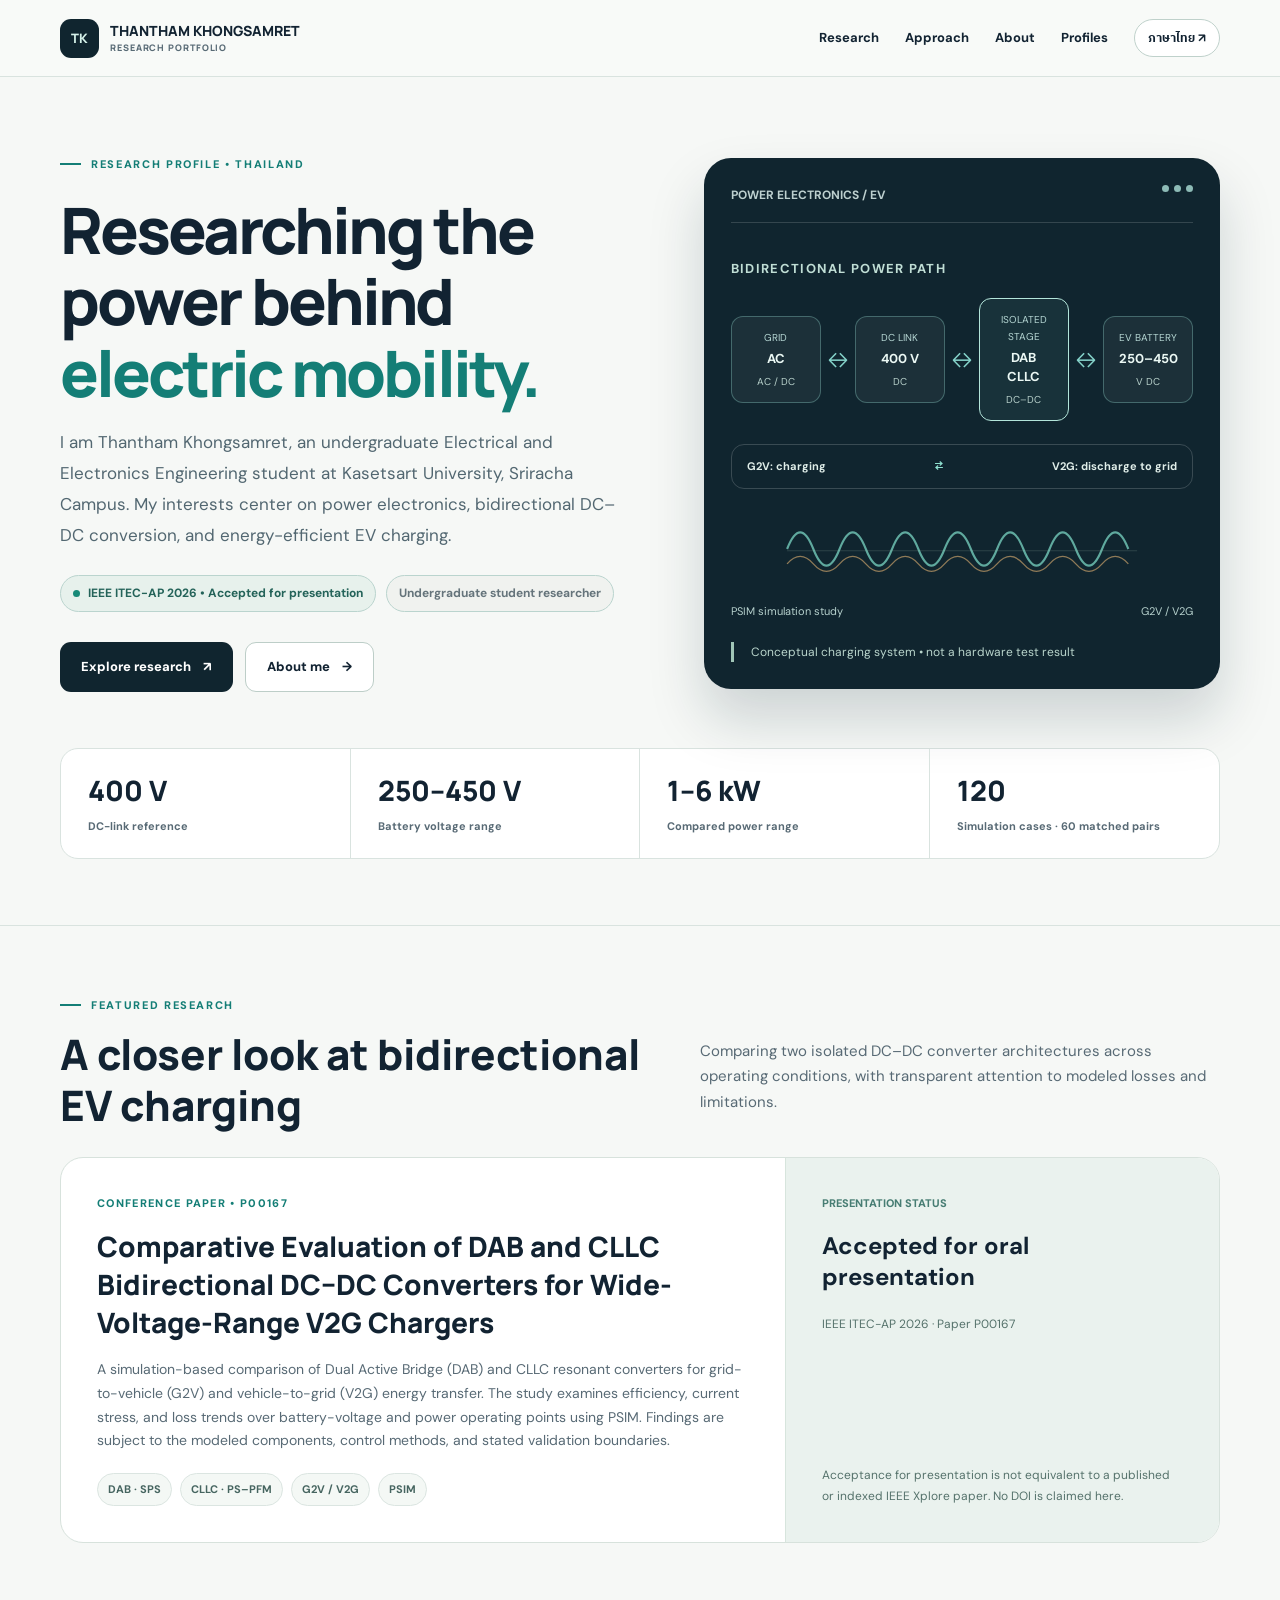
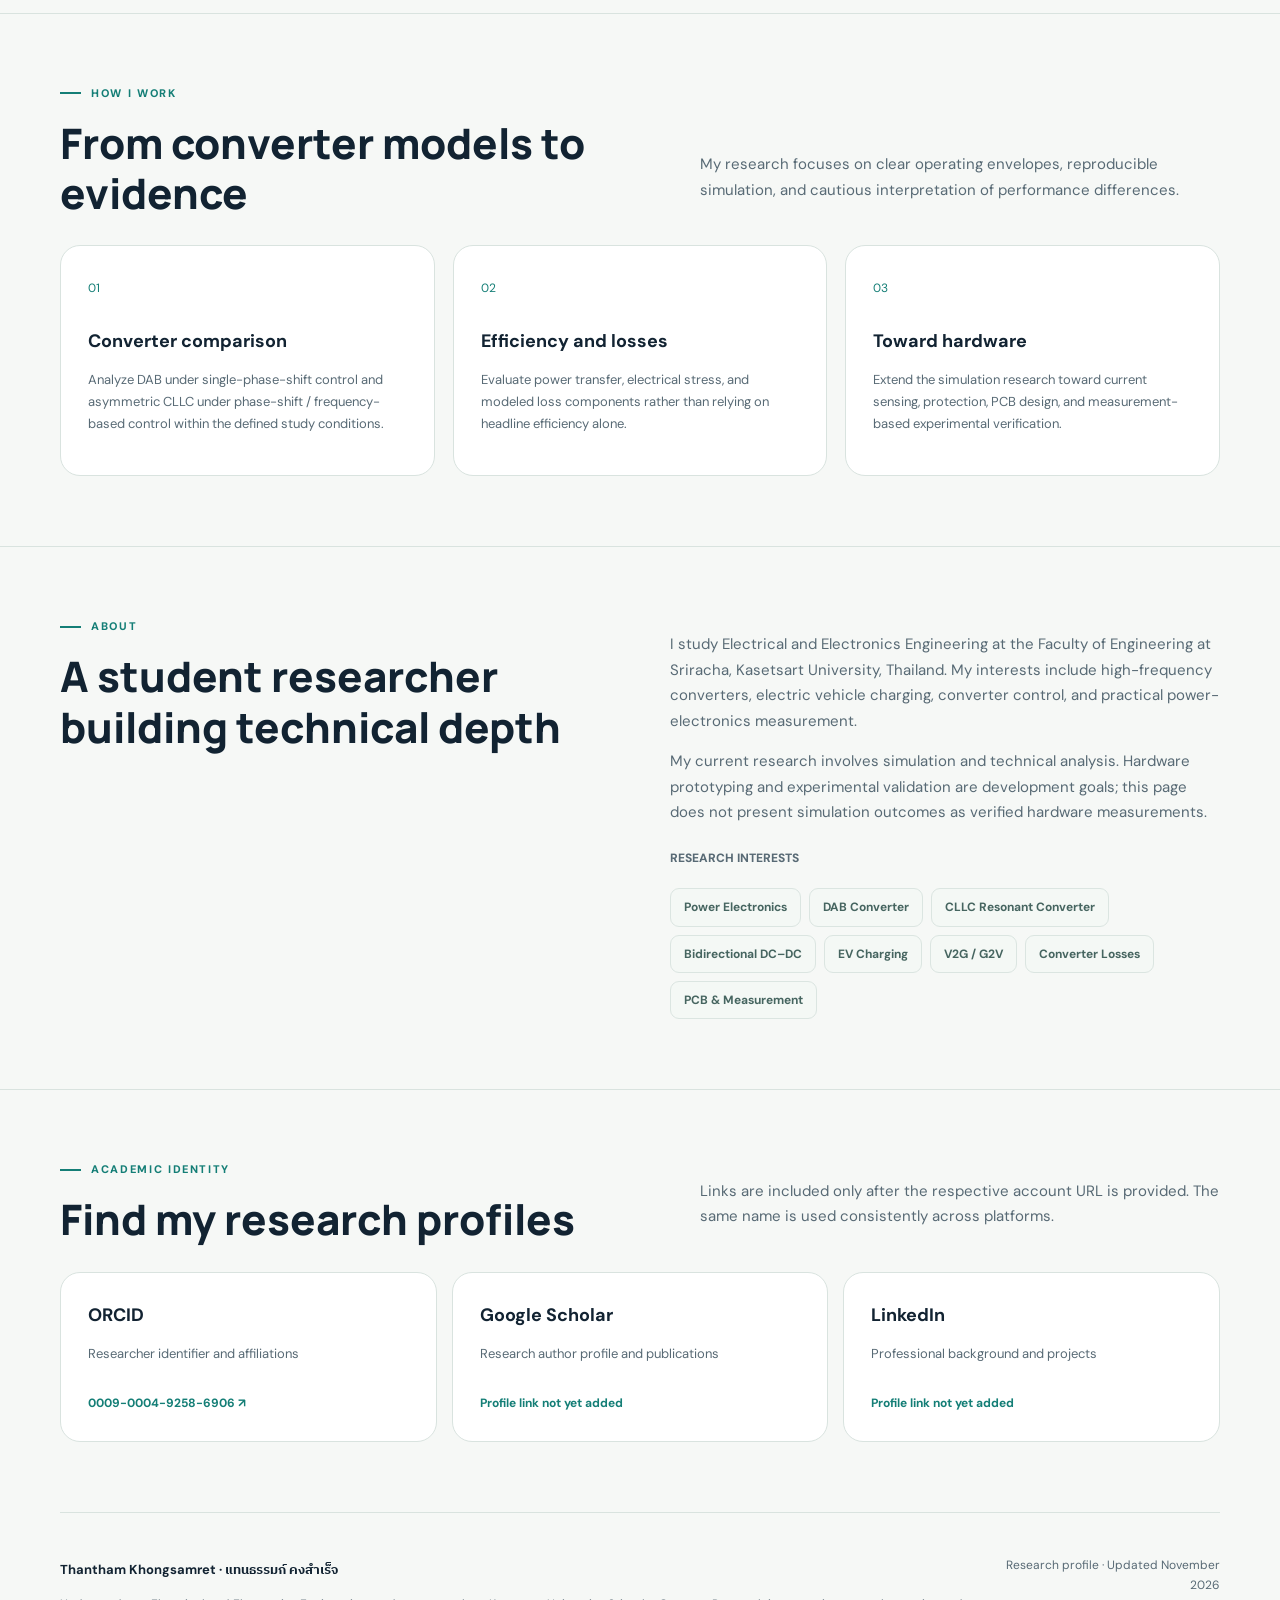
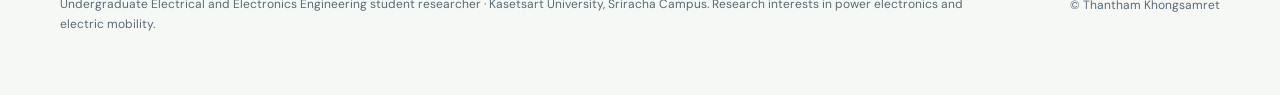
==== index.html @ 9804407d "Link Thantham Khongsamret ORCID iD in profile and structured data" ====
<!doctype html>
<html lang="en"><head>
<meta charset="utf-8"><meta name="viewport" content="width=device-width,initial-scale=1">
<title>Thantham Khongsamret | Electrical Engineering Student Researcher</title><meta name="description" content="Thantham Khongsamret (แทนธรรมก์ คงสำเร็จ) is an electrical engineering student researcher at Kasetsart University, studying DAB, CLLC and EV charging systems.">
<meta name="robots" content="index,follow,max-image-preview:large"><meta name="author" content="Thantham Khongsamret">
<meta name="theme-color" content="#10252f">
<link rel="canonical" href="https://T-Khongsamret.github.io/"><link rel="alternate" hreflang="en" href="https://T-Khongsamret.github.io/"><link rel="alternate" hreflang="th" href="https://T-Khongsamret.github.io/th/"><link rel="alternate" hreflang="x-default" href="https://T-Khongsamret.github.io/"><meta property="og:type" content="profile"><meta property="og:title" content="Thantham Khongsamret | Electrical Engineering Student Researcher"><meta property="og:description" content="Thantham Khongsamret (แทนธรรมก์ คงสำเร็จ) is an electrical engineering student researcher at Kasetsart University, studying DAB, CLLC and EV charging systems."><meta property="og:locale" content="en_US"><meta property="og:url" content="https://T-Khongsamret.github.io/">
<link rel="icon" href="./assets/favicon.svg" type="image/svg+xml"><link rel="stylesheet" href="./assets/styles.css">
<script type="application/ld+json">{"@context":"https://schema.org","@type":"ProfilePage","mainEntity":{"@type":"Person","@id":"https://T-Khongsamret.github.io/#person","name":"Thantham Khongsamret","alternateName":"แทนธรรมก์ คงสำเร็จ","description":"Thantham Khongsamret (แทนธรรมก์ คงสำเร็จ) is an electrical engineering student researcher at Kasetsart University, studying DAB, CLLC and EV charging systems.","affiliation":{"@type":"CollegeOrUniversity","name":"Kasetsart University, Sriracha Campus","url":"https://www.ku.ac.th/"},"knowsAbout":["Power Electronics","Dual Active Bridge Converter","CLLC Resonant Converter","Bidirectional DC-DC Conversion","Electric Vehicle Charging","Vehicle-to-Grid","PSIM Simulation"],"jobTitle":"Undergraduate Electrical Engineering Student Researcher","sameAs":["https://github.com/T-Khongsamret","https://orcid.org/0009-0004-9258-6906"]},"dateCreated":"2026-11-11","inLanguage":"en","url":"https://T-Khongsamret.github.io/"}</script>
<link rel="me" href="https://orcid.org/0009-0004-9258-6906">
</head><body class="english">
<header class="site-header"><div class="wrap nav"><a href="#top" class="brand" aria-label="Thantham Khongsamret home"><span class="mark">TK</span><span class="brand-name">THANTHAM KHONGSAMRET<small>RESEARCH PORTFOLIO</small></span></a><nav class="nav-links" aria-label="Main navigation"><a class="menu-link" href="#research">Research</a><a class="menu-link" href="#approach">Approach</a><a class="menu-link" href="#about">About</a><a class="menu-link" href="#profiles">Profiles</a><a class="lang-switch" href="th/" lang="th">ภาษาไทย ↗</a></nav></div></header>
<main id="top">
<section class="hero"><div class="wrap hero-grid"><div class="hero-copy"><div class="eyebrow">RESEARCH PROFILE • THAILAND</div><h1>Researching the power behind <em>electric mobility.</em></h1><p class="lead">I am Thantham Khongsamret, an undergraduate Electrical and Electronics Engineering student at Kasetsart University, Sriracha Campus. My interests center on power electronics, bidirectional DC–DC conversion, and energy-efficient EV charging.</p><div class="status-row"><span class="pill"><span class="dot"></span>IEEE ITEC-AP 2026 • Accepted for presentation</span><span class="pill soft">Undergraduate student researcher</span></div><div class="hero-cta"><a href="#research" class="btn primary">Explore research <span class="arrow">↗</span></a><a href="#about" class="btn secondary">About me <span class="arrow">→</span></a></div></div>
<div class="device" role="img" aria-label="Conceptual EV system: electric grid, AC/DC conversion, 400-volt DC link, isolated DAB or CLLC converter, EV battery 250 to 450 volts. Bidirectional G2V and V2G."><div class="device-top"><strong>POWER ELECTRONICS / EV</strong><span class="device-dots"><span></span><span></span><span></span></span></div><div class="diagram-title">BIDIRECTIONAL POWER PATH</div><div class="diagram"><div class="node"><span class="node-top">GRID</span><strong>AC</strong><small>AC / DC</small></div><div class="flow-arrow">↔</div><div class="node"><span class="node-top">DC LINK</span><strong>400 V</strong><small>DC</small></div><div class="flow-arrow">↔</div><div class="node emphasis"><span class="node-top">ISOLATED STAGE</span><strong>DAB<br>CLLC</strong><small>DC–DC</small></div><div class="flow-arrow">↔</div><div class="node"><span class="node-top">EV BATTERY</span><strong>250–450</strong><small>V DC</small></div></div><div class="flow-modes"><span>G2V: charging</span><span class="path">⇄</span><span>V2G: discharge to grid</span></div><div class="wave"><svg viewBox="0 0 400 80" fill="none" xmlns="http://www.w3.org/2000/svg" aria-hidden="true"><path d="M0 40 Q15 2 30 40 T60 40 T90 40 T120 40 T150 40 T180 40 T210 40 T240 40 T270 40 T300 40 T330 40 T360 40 T390 40" stroke="#74cbbb" stroke-width="2.4" opacity=".8"/><path d="M0 42H400" stroke="#b4cdbb" stroke-width="1" opacity=".2"/><path d="M0 57Q15 40 30 57T60 57T90 57T120 57T150 57T180 57T210 57T240 57T270 57T300 57T330 57T360 57T390 57" stroke="#d3a86e" stroke-width="1.5" opacity=".65"/></svg></div><div class="device-foot"><span>PSIM simulation study</span><span>G2V / V2G</span></div><div class="note">Conceptual charging system • not a hardware test result</div></div></div></section>
<section class="stats"><div class="wrap stats-grid"><div class="stat"><strong>400 V</strong><span>DC-link reference</span></div><div class="stat"><strong>250–450 V</strong><span>Battery voltage range</span></div><div class="stat"><strong>1–6 kW</strong><span>Compared power range</span></div><div class="stat"><strong>120</strong><span>Simulation cases · 60 matched pairs</span></div></div></section>
<section id="research" class="section"><div class="wrap"><div class="section-head"><div><div class="eyebrow">FEATURED RESEARCH</div><h2>A closer look at bidirectional EV charging</h2></div><p class="section-intro">Comparing two isolated DC–DC converter architectures across operating conditions, with transparent attention to modeled losses and limitations.</p></div><article class="paper-card"><div class="paper-main"><div class="meta">CONFERENCE PAPER • P00167</div><h3>Comparative Evaluation of DAB and CLLC Bidirectional DC–DC Converters for Wide-Voltage-Range V2G Chargers</h3><p>A simulation-based comparison of Dual Active Bridge (DAB) and CLLC resonant converters for grid-to-vehicle (G2V) and vehicle-to-grid (V2G) energy transfer. The study examines efficiency, current stress, and loss trends over battery-voltage and power operating points using PSIM. Findings are subject to the modeled components, control methods, and stated validation boundaries.</p><div class="paper-tags"><span>DAB · SPS</span><span>CLLC · PS–PFM</span><span>G2V / V2G</span><span>PSIM</span></div></div><div class="paper-side"><div><div class="tag">PRESENTATION STATUS</div><h3><strong>Accepted for oral presentation</strong></h3><p>IEEE ITEC-AP 2026 · Paper P00167</p></div><small>Acceptance for presentation is not equivalent to a published or indexed IEEE Xplore paper. No DOI is claimed here.</small></div></article></div></section>
<section id="approach" class="section"><div class="wrap"><div class="section-head"><div><div class="eyebrow">HOW I WORK</div><h2>From converter models to evidence</h2></div><p class="section-intro">My research focuses on clear operating envelopes, reproducible simulation, and cautious interpretation of performance differences.</p></div><div class="method-grid"><article class="method"><span class="method-number">01</span><h3>Converter comparison</h3><p>Analyze DAB under single-phase-shift control and asymmetric CLLC under phase-shift / frequency-based control within the defined study conditions.</p></article><article class="method"><span class="method-number">02</span><h3>Efficiency and losses</h3><p>Evaluate power transfer, electrical stress, and modeled loss components rather than relying on headline efficiency alone.</p></article><article class="method"><span class="method-number">03</span><h3>Toward hardware</h3><p>Extend the simulation research toward current sensing, protection, PCB design, and measurement-based experimental verification.</p></article></div></div></section>
<section id="about" class="section"><div class="wrap two-col"><div><div class="eyebrow">ABOUT</div><h2>A student researcher building technical depth</h2></div><div class="about-copy"><p>I study Electrical and Electronics Engineering at the Faculty of Engineering at Sriracha, Kasetsart University, Thailand. My interests include high-frequency converters, electric vehicle charging, converter control, and practical power-electronics measurement.</p><p>My current research involves simulation and technical analysis. Hardware prototyping and experimental validation are development goals; this page does not present simulation outcomes as verified hardware measurements.</p><div class="subsection-title">RESEARCH INTERESTS</div><div class="topic-grid"><span class="topic">Power Electronics</span><span class="topic">DAB Converter</span><span class="topic">CLLC Resonant Converter</span><span class="topic">Bidirectional DC–DC</span><span class="topic">EV Charging</span><span class="topic">V2G / G2V</span><span class="topic">Converter Losses</span><span class="topic">PCB &amp; Measurement</span></div></div></div></section>
<section id="profiles" class="section"><div class="wrap"><div class="section-head"><div><div class="eyebrow">ACADEMIC IDENTITY</div><h2>Find my research profiles</h2></div><p class="section-intro">Links are included only after the respective account URL is provided. The same name is used consistently across platforms.</p></div><div class="profile-grid"><article class="profile"><h3>ORCID</h3><p>Researcher identifier and affiliations</p><div class="profile-state"><a href="https://orcid.org/0009-0004-9258-6906" rel="me noopener noreferrer" target="_blank" aria-label="Thantham Khongsamret ORCID iD">0009-0004-9258-6906 ↗</a></div></article><article class="profile"><h3>Google Scholar</h3><p>Research author profile and publications</p><div class="profile-state">Profile link not yet added</div></article><article class="profile"><h3>LinkedIn</h3><p>Professional background and projects</p><div class="profile-state">Profile link not yet added</div></article></div></div></section>
</main><footer class="wrap foot"><div><strong>Thantham Khongsamret · แทนธรรมก์ คงสำเร็จ</strong><p>Undergraduate Electrical and Electronics Engineering student researcher · Kasetsart University, Sriracha Campus. Research interests in power electronics and electric mobility.</p></div><div class="micro">Research profile · Updated November 2026<br>© Thantham Khongsamret</div></footer>
</body></html>
---- assets/styles.css ----
@import url('https://fonts.googleapis.com/css2?family=DM+Sans:wght@400;500;600;700&family=IBM+Plex+Sans+Thai:wght@400;500;600;700&family=Manrope:wght@400;500;600;700;800&display=swap');
:root{--ink:#122332;--muted:#586a75;--paper:#f6f8f6;--line:#d9e3df;--teal:#147e76;--night:#10252f;--max:1160px}*{box-sizing:border-box}html{scroll-behavior:smooth}body{margin:0;background:var(--paper);color:var(--ink);font-family:'DM Sans','IBM Plex Sans Thai',sans-serif;font-size:16px;line-height:1.7}body.thai{font-family:'IBM Plex Sans Thai','DM Sans',sans-serif}a{color:inherit;text-decoration:none}a:hover{color:var(--teal)}a:focus-visible{outline:3px solid #d39a60;outline-offset:3px}.wrap{width:min(var(--max),calc(100% - 48px));margin:auto}.site-header{border-bottom:1px solid var(--line);background:#f8faf8ed;position:sticky;z-index:40;top:0;backdrop-filter:blur(16px)}.nav{min-height:76px;display:flex;align-items:center;justify-content:space-between;gap:20px}.brand{display:flex;align-items:center;gap:11px;font-weight:800;font-family:Manrope,'IBM Plex Sans Thai',sans-serif}.mark{width:39px;height:39px;background:var(--night);color:#d5f1e9;border-radius:11px;display:grid;place-items:center;font-size:13px}.brand-name{line-height:1.3;font-size:14px}.brand-name small{display:block;letter-spacing:.1em;font-size:9px;color:var(--muted);margin-top:2px}.nav-links{display:flex;align-items:center;gap:26px;font-size:13px;font-weight:700}.lang-switch{padding:8px 13px;border:1px solid #bfd1cb;border-radius:100px;background:white;font-size:12px;white-space:nowrap}.eyebrow{display:flex;align-items:center;gap:10px;font-size:11px;text-transform:uppercase;letter-spacing:.15em;font-weight:800;color:var(--teal)}.eyebrow:before{content:'';width:21px;height:2px;background:currentColor}.hero{padding:78px 0 56px}.hero-grid{display:grid;grid-template-columns:1.07fr .93fr;align-items:center;gap:50px}.hero h1{font:800 clamp(39px,5vw,68px)/1.12 Manrope,'IBM Plex Sans Thai',sans-serif;letter-spacing:-.045em;margin:20px 0 18px}.hero h1 em{color:var(--teal);font-style:normal}.lead{max-width:570px;color:#526771;font-size:17px;line-height:1.82;margin:0}.status-row{display:flex;gap:10px;flex-wrap:wrap;margin-top:25px}.pill{display:inline-flex;align-items:center;gap:8px;padding:7px 12px;border:1px solid #bad4ce;border-radius:50px;background:#e7f1ec;color:#246359;font-size:12px;font-weight:700}.pill .dot{width:7px;height:7px;background:#188a78;border-radius:50%}.pill.soft{background:#f0f2ef;color:#65747b}.hero-cta{margin-top:30px;display:flex;gap:12px;flex-wrap:wrap}.btn{display:inline-flex;align-items:center;gap:12px;font-weight:800;padding:13px 21px;border-radius:11px;font-size:13px}.btn.primary{background:var(--night);color:white}.btn.secondary{border:1px solid #bdcec8;background:white}.device{background:var(--night);color:#ebf8f4;border-radius:27px;padding:27px;box-shadow:0 30px 55px #0d28342d;min-height:500px}.device-top{display:flex;justify-content:space-between;border-bottom:1px solid #ffffff26;padding-bottom:17px;font-size:12px;color:#bdd0cf}.device-dots{display:flex;gap:5px}.device-dots span{width:7px;height:7px;background:#8dbbb6;border-radius:50%}.diagram-title{font-size:13px;letter-spacing:.1em;color:#c0ded5;font-weight:700;margin:35px 0 18px}.diagram{display:flex;gap:7px;align-items:center}.node{border:1px solid #7ab4ae70;border-radius:12px;padding:12px 6px;flex:1;min-width:0;text-align:center;background:#ffffff0d}.node.emphasis{border-color:#b3e5da;background:#65aea219}.node .node-top{display:block;font-size:10px;color:#b5d6d3}.node strong{display:block;font-size:13px;line-height:1.45;margin-top:4px}.node small{display:block;font-size:10px;color:#b7d0ca;margin-top:4px}.flow-arrow{color:#85d3ca;font-size:20px}.flow-modes{margin-top:23px;border:1px solid #ffffff2c;border-radius:13px;padding:12px 15px;display:flex;align-items:center;justify-content:space-between;gap:7px}.flow-modes span{font-size:11px;color:#e0eee9;font-weight:700}.flow-modes .path{color:#8fe2d1}.wave{margin-top:25px;height:70px}.wave svg{width:100%;height:100%}.device-foot{margin-top:18px;display:flex;justify-content:space-between;gap:15px;font-size:11px;color:#b6d1cd}.note{border-left:3px solid #a0c6b7;padding-left:17px;margin-top:21px;font-size:12px;color:#b9d5cc}.stats{padding-bottom:66px}.stats-grid{display:grid;grid-template-columns:repeat(4,1fr);border:1px solid var(--line);background:white;border-radius:18px;overflow:hidden}.stat{padding:22px 27px;border-right:1px solid var(--line)}.stat:last-child{border:0}.stat strong{display:block;font:800 28px Manrope,sans-serif}.stat span{display:block;color:var(--muted);font-size:11px;font-weight:700;margin-top:8px}.section{padding:70px 0;border-top:1px solid var(--line)}.section-head{display:flex;align-items:end;justify-content:space-between;gap:25px;margin-bottom:27px}.section h2{font:800 clamp(28px,3.5vw,42px)/1.2 Manrope,'IBM Plex Sans Thai',sans-serif;margin:15px 0 0}.section-intro{max-width:520px;color:var(--muted);font-size:15px}.paper-card{background:white;border:1px solid #d7e2dc;border-radius:23px;overflow:hidden;display:grid;grid-template-columns:1.25fr .75fr}.paper-main{padding:36px}.paper-main .meta{font-size:11px;font-weight:800;letter-spacing:.12em;color:var(--teal)}.paper-main h3{font:800 clamp(21px,2.2vw,28px)/1.36 Manrope,'IBM Plex Sans Thai',sans-serif;margin:14px 0 17px}.paper-main p{color:var(--muted);font-size:14px}.paper-tags,.topic-grid{display:flex;gap:8px;flex-wrap:wrap;margin-top:20px}.paper-tags span,.topic{font-size:11px;border:1px solid #dbe5e1;border-radius:20px;padding:6px 10px;color:#466560;background:#f4f8f5;font-weight:700}.paper-side{background:#eaf2ee;padding:36px;border-left:1px solid #d7e5dd;display:flex;flex-direction:column;justify-content:space-between;gap:22px}.paper-side .tag{font-size:11px;color:#477d73;font-weight:800}.paper-side strong{font-size:24px;line-height:1.2}.paper-side p,.paper-side small{font-size:12px;color:#55726b}.method-grid{display:grid;grid-template-columns:repeat(3,1fr);gap:18px}.method,.profile{border:1px solid var(--line);border-radius:20px;padding:27px;background:white}.method-number{font-size:12px;color:var(--teal)}.method h3{font-size:18px;margin:25px 0 10px}.method p,.profile p{color:var(--muted);font-size:13px}.two-col{display:grid;grid-template-columns:1fr 1fr;gap:60px}.about-copy p{color:var(--muted);font-size:15px}.subsection-title{font-size:12px;color:var(--muted);font-weight:800;margin-top:22px}.topic{font-size:12px;padding:8px 13px;border-radius:9px}.profile-grid{display:grid;grid-template-columns:repeat(3,1fr);gap:15px}.profile{display:flex;flex-direction:column;min-height:156px}.profile h3{font-size:18px;margin:0}.profile-state{font-size:12px;color:var(--teal);font-weight:700;margin-top:auto;padding-top:15px}.foot{padding:42px 0 48px;border-top:1px solid var(--line);display:flex;justify-content:space-between;gap:20px}.foot strong{font-size:13px}.foot p,.micro{font-size:12px;color:var(--muted)}.foot .micro{text-align:right}.hidden-link{display:none}@media(max-width:780px){.hero-grid,.two-col,.paper-card{grid-template-columns:1fr}.hero{padding:45px 0 40px}.hero h1{font-size:clamp(37px,8vw,58px)}.stats-grid{grid-template-columns:repeat(2,1fr)}.stat:nth-child(2){border-right:0}.stat:nth-child(-n+2){border-bottom:1px solid var(--line)}.paper-side{border-left:0;border-top:1px solid var(--line)}.method-grid,.profile-grid{grid-template-columns:1fr}.nav-links a.menu-link{display:none}.section{padding:52px 0}.section-head{display:block}.two-col{gap:20px}}@media(max-width:440px){.wrap{width:calc(100% - 32px)}.nav{min-height:65px}.hero h1{font-size:37px}.lead{font-size:15px}.brand-name{font-size:12px}.device{padding:16px;min-height:400px}.node strong{font-size:10px}.node .node-top,.node small{font-size:8px}.flow-arrow{font-size:14px}.flow-modes span{font-size:10px}.stat{padding:17px}.stat strong{font-size:25px}.paper-main,.paper-side{padding:23px}.foot{flex-direction:column}.foot .micro{text-align:left}}
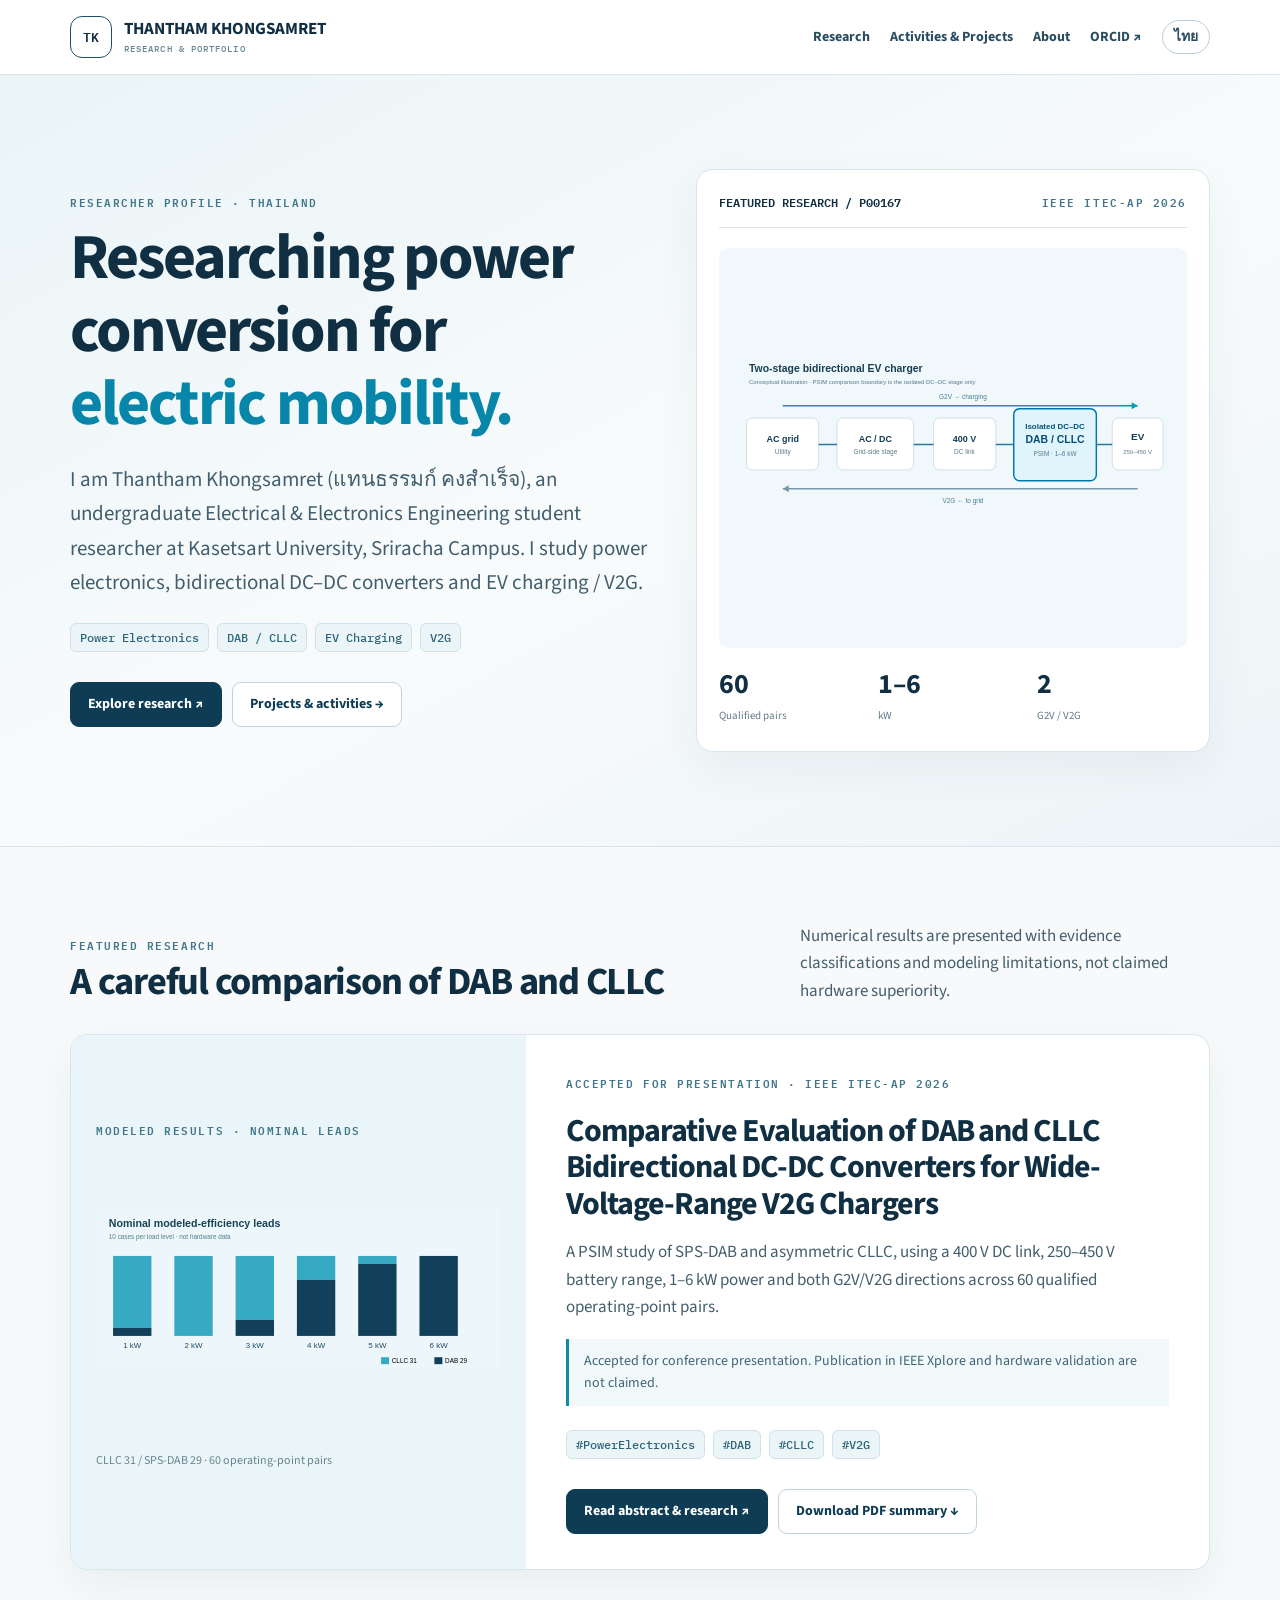
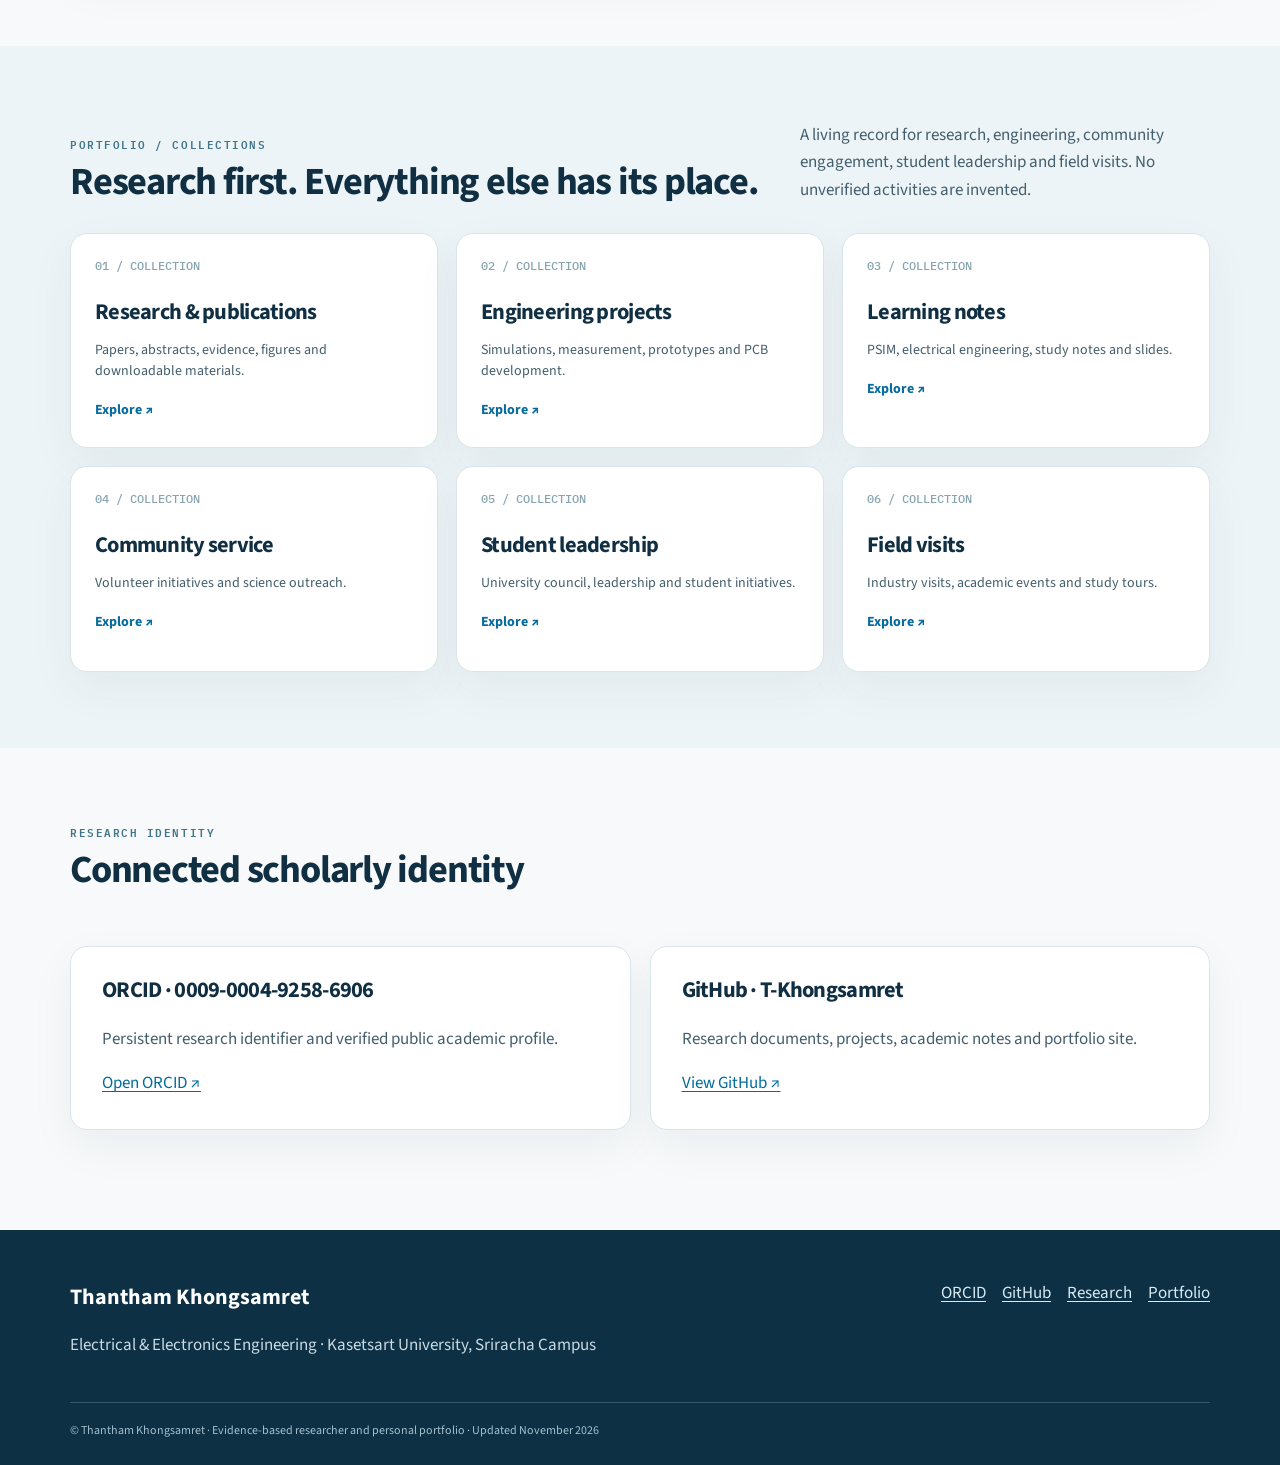
==== commit e588b1cb: "Redesign bilingual home as research-first multi-domain portfolio" ====
--- a/index.html
+++ b/index.html
@@ -1,22 +1 @@
-<!doctype html>
-<html lang="en"><head>
-<meta charset="utf-8"><meta name="viewport" content="width=device-width,initial-scale=1">
-<title>Thantham Khongsamret | Electrical Engineering Student Researcher</title><meta name="description" content="Thantham Khongsamret (แทนธรรมก์ คงสำเร็จ) is an electrical engineering student researcher at Kasetsart University, studying DAB, CLLC and EV charging systems.">
-<meta name="robots" content="index,follow,max-image-preview:large"><meta name="author" content="Thantham Khongsamret">
-<meta name="theme-color" content="#10252f">
-<link rel="canonical" href="https://T-Khongsamret.github.io/"><link rel="alternate" hreflang="en" href="https://T-Khongsamret.github.io/"><link rel="alternate" hreflang="th" href="https://T-Khongsamret.github.io/th/"><link rel="alternate" hreflang="x-default" href="https://T-Khongsamret.github.io/"><meta property="og:type" content="profile"><meta property="og:title" content="Thantham Khongsamret | Electrical Engineering Student Researcher"><meta property="og:description" content="Thantham Khongsamret (แทนธรรมก์ คงสำเร็จ) is an electrical engineering student researcher at Kasetsart University, studying DAB, CLLC and EV charging systems."><meta property="og:locale" content="en_US"><meta property="og:url" content="https://T-Khongsamret.github.io/">
-<link rel="icon" href="./assets/favicon.svg" type="image/svg+xml"><link rel="stylesheet" href="./assets/styles.css">
-<script type="application/ld+json">{"@context":"https://schema.org","@type":"ProfilePage","mainEntity":{"@type":"Person","@id":"https://T-Khongsamret.github.io/#person","name":"Thantham Khongsamret","alternateName":"แทนธรรมก์ คงสำเร็จ","description":"Thantham Khongsamret (แทนธรรมก์ คงสำเร็จ) is an electrical engineering student researcher at Kasetsart University, studying DAB, CLLC and EV charging systems.","affiliation":{"@type":"CollegeOrUniversity","name":"Kasetsart University, Sriracha Campus","url":"https://www.ku.ac.th/"},"knowsAbout":["Power Electronics","Dual Active Bridge Converter","CLLC Resonant Converter","Bidirectional DC-DC Conversion","Electric Vehicle Charging","Vehicle-to-Grid","PSIM Simulation"],"jobTitle":"Undergraduate Electrical Engineering Student Researcher","sameAs":["https://github.com/T-Khongsamret","https://orcid.org/0009-0004-9258-6906"]},"dateCreated":"2026-11-11","inLanguage":"en","url":"https://T-Khongsamret.github.io/"}</script>
-<link rel="me" href="https://orcid.org/0009-0004-9258-6906">
-</head><body class="english">
-<header class="site-header"><div class="wrap nav"><a href="#top" class="brand" aria-label="Thantham Khongsamret home"><span class="mark">TK</span><span class="brand-name">THANTHAM KHONGSAMRET<small>RESEARCH PORTFOLIO</small></span></a><nav class="nav-links" aria-label="Main navigation"><a class="menu-link" href="#research">Research</a><a class="menu-link" href="#approach">Approach</a><a class="menu-link" href="#about">About</a><a class="menu-link" href="#profiles">Profiles</a><a class="lang-switch" href="th/" lang="th">ภาษาไทย ↗</a></nav></div></header>
-<main id="top">
-<section class="hero"><div class="wrap hero-grid"><div class="hero-copy"><div class="eyebrow">RESEARCH PROFILE • THAILAND</div><h1>Researching the power behind <em>electric mobility.</em></h1><p class="lead">I am Thantham Khongsamret, an undergraduate Electrical and Electronics Engineering student at Kasetsart University, Sriracha Campus. My interests center on power electronics, bidirectional DC–DC conversion, and energy-efficient EV charging.</p><div class="status-row"><span class="pill"><span class="dot"></span>IEEE ITEC-AP 2026 • Accepted for presentation</span><span class="pill soft">Undergraduate student researcher</span></div><div class="hero-cta"><a href="#research" class="btn primary">Explore research <span class="arrow">↗</span></a><a href="#about" class="btn secondary">About me <span class="arrow">→</span></a></div></div>
-<div class="device" role="img" aria-label="Conceptual EV system: electric grid, AC/DC conversion, 400-volt DC link, isolated DAB or CLLC converter, EV battery 250 to 450 volts. Bidirectional G2V and V2G."><div class="device-top"><strong>POWER ELECTRONICS / EV</strong><span class="device-dots"><span></span><span></span><span></span></span></div><div class="diagram-title">BIDIRECTIONAL POWER PATH</div><div class="diagram"><div class="node"><span class="node-top">GRID</span><strong>AC</strong><small>AC / DC</small></div><div class="flow-arrow">↔</div><div class="node"><span class="node-top">DC LINK</span><strong>400 V</strong><small>DC</small></div><div class="flow-arrow">↔</div><div class="node emphasis"><span class="node-top">ISOLATED STAGE</span><strong>DAB<br>CLLC</strong><small>DC–DC</small></div><div class="flow-arrow">↔</div><div class="node"><span class="node-top">EV BATTERY</span><strong>250–450</strong><small>V DC</small></div></div><div class="flow-modes"><span>G2V: charging</span><span class="path">⇄</span><span>V2G: discharge to grid</span></div><div class="wave"><svg viewBox="0 0 400 80" fill="none" xmlns="http://www.w3.org/2000/svg" aria-hidden="true"><path d="M0 40 Q15 2 30 40 T60 40 T90 40 T120 40 T150 40 T180 40 T210 40 T240 40 T270 40 T300 40 T330 40 T360 40 T390 40" stroke="#74cbbb" stroke-width="2.4" opacity=".8"/><path d="M0 42H400" stroke="#b4cdbb" stroke-width="1" opacity=".2"/><path d="M0 57Q15 40 30 57T60 57T90 57T120 57T150 57T180 57T210 57T240 57T270 57T300 57T330 57T360 57T390 57" stroke="#d3a86e" stroke-width="1.5" opacity=".65"/></svg></div><div class="device-foot"><span>PSIM simulation study</span><span>G2V / V2G</span></div><div class="note">Conceptual charging system • not a hardware test result</div></div></div></section>
-<section class="stats"><div class="wrap stats-grid"><div class="stat"><strong>400 V</strong><span>DC-link reference</span></div><div class="stat"><strong>250–450 V</strong><span>Battery voltage range</span></div><div class="stat"><strong>1–6 kW</strong><span>Compared power range</span></div><div class="stat"><strong>120</strong><span>Simulation cases · 60 matched pairs</span></div></div></section>
-<section id="research" class="section"><div class="wrap"><div class="section-head"><div><div class="eyebrow">FEATURED RESEARCH</div><h2>A closer look at bidirectional EV charging</h2></div><p class="section-intro">Comparing two isolated DC–DC converter architectures across operating conditions, with transparent attention to modeled losses and limitations.</p></div><article class="paper-card"><div class="paper-main"><div class="meta">CONFERENCE PAPER • P00167</div><h3>Comparative Evaluation of DAB and CLLC Bidirectional DC–DC Converters for Wide-Voltage-Range V2G Chargers</h3><p>A simulation-based comparison of Dual Active Bridge (DAB) and CLLC resonant converters for grid-to-vehicle (G2V) and vehicle-to-grid (V2G) energy transfer. The study examines efficiency, current stress, and loss trends over battery-voltage and power operating points using PSIM. Findings are subject to the modeled components, control methods, and stated validation boundaries.</p><div class="paper-tags"><span>DAB · SPS</span><span>CLLC · PS–PFM</span><span>G2V / V2G</span><span>PSIM</span></div></div><div class="paper-side"><div><div class="tag">PRESENTATION STATUS</div><h3><strong>Accepted for oral presentation</strong></h3><p>IEEE ITEC-AP 2026 · Paper P00167</p></div><small>Acceptance for presentation is not equivalent to a published or indexed IEEE Xplore paper. No DOI is claimed here.</small></div></article></div></section>
-<section id="approach" class="section"><div class="wrap"><div class="section-head"><div><div class="eyebrow">HOW I WORK</div><h2>From converter models to evidence</h2></div><p class="section-intro">My research focuses on clear operating envelopes, reproducible simulation, and cautious interpretation of performance differences.</p></div><div class="method-grid"><article class="method"><span class="method-number">01</span><h3>Converter comparison</h3><p>Analyze DAB under single-phase-shift control and asymmetric CLLC under phase-shift / frequency-based control within the defined study conditions.</p></article><article class="method"><span class="method-number">02</span><h3>Efficiency and losses</h3><p>Evaluate power transfer, electrical stress, and modeled loss components rather than relying on headline efficiency alone.</p></article><article class="method"><span class="method-number">03</span><h3>Toward hardware</h3><p>Extend the simulation research toward current sensing, protection, PCB design, and measurement-based experimental verification.</p></article></div></div></section>
-<section id="about" class="section"><div class="wrap two-col"><div><div class="eyebrow">ABOUT</div><h2>A student researcher building technical depth</h2></div><div class="about-copy"><p>I study Electrical and Electronics Engineering at the Faculty of Engineering at Sriracha, Kasetsart University, Thailand. My interests include high-frequency converters, electric vehicle charging, converter control, and practical power-electronics measurement.</p><p>My current research involves simulation and technical analysis. Hardware prototyping and experimental validation are development goals; this page does not present simulation outcomes as verified hardware measurements.</p><div class="subsection-title">RESEARCH INTERESTS</div><div class="topic-grid"><span class="topic">Power Electronics</span><span class="topic">DAB Converter</span><span class="topic">CLLC Resonant Converter</span><span class="topic">Bidirectional DC–DC</span><span class="topic">EV Charging</span><span class="topic">V2G / G2V</span><span class="topic">Converter Losses</span><span class="topic">PCB &amp; Measurement</span></div></div></div></section>
-<section id="profiles" class="section"><div class="wrap"><div class="section-head"><div><div class="eyebrow">ACADEMIC IDENTITY</div><h2>Find my research profiles</h2></div><p class="section-intro">Links are included only after the respective account URL is provided. The same name is used consistently across platforms.</p></div><div class="profile-grid"><article class="profile"><h3>ORCID</h3><p>Researcher identifier and affiliations</p><div class="profile-state"><a href="https://orcid.org/0009-0004-9258-6906" rel="me noopener noreferrer" target="_blank" aria-label="Thantham Khongsamret ORCID iD">0009-0004-9258-6906 ↗</a></div></article><article class="profile"><h3>Google Scholar</h3><p>Research author profile and publications</p><div class="profile-state">Profile link not yet added</div></article><article class="profile"><h3>LinkedIn</h3><p>Professional background and projects</p><div class="profile-state">Profile link not yet added</div></article></div></div></section>
-</main><footer class="wrap foot"><div><strong>Thantham Khongsamret · แทนธรรมก์ คงสำเร็จ</strong><p>Undergraduate Electrical and Electronics Engineering student researcher · Kasetsart University, Sriracha Campus. Research interests in power electronics and electric mobility.</p></div><div class="micro">Research profile · Updated November 2026<br>© Thantham Khongsamret</div></footer>
-</body></html>+<!doctype html><html lang="en"><head><meta charset="utf-8"><meta name="viewport" content="width=device-width,initial-scale=1"><title>Thantham Khongsamret | Power Electronics &amp; EV Charging Research</title><meta name="description" content="Thantham Khongsamret (แทนธรรมก์ คงสำเร็จ), Kasetsart University engineering student researcher. DAB, CLLC, V2G, EV Charging, PSIM and academic projects."><meta name="robots" content="index,follow,max-image-preview:large"><meta name="author" content="Thantham Khongsamret"><link rel="canonical" href="https://t-khongsamret.github.io/"><link rel="alternate" hreflang="en" href="https://t-khongsamret.github.io/"><link rel="alternate" hreflang="th" href="https://t-khongsamret.github.io/th/"><meta property="og:type" content="website"><meta property="og:title" content="Thantham Khongsamret | Power Electronics &amp; EV Charging Research"><meta property="og:description" content="Thantham Khongsamret (แทนธรรมก์ คงสำเร็จ), Kasetsart University engineering student researcher. DAB, CLLC, V2G, EV Charging, PSIM and academic projects."><meta property="og:url" content="https://t-khongsamret.github.io/"><meta property="og:locale" content="en_US"><meta name="theme-color" content="#0d3045"><link rel="me" href="https://orcid.org/0009-0004-9258-6906"><link rel="icon" type="image/svg+xml" href="/assets/favicon.svg"><link rel="stylesheet" href="/assets/portfolio.css"><script type="application/ld+json">{"@context":"https://schema.org","@type":"ProfilePage","dateCreated":"2026-11-11","dateModified":"2026-11-11","mainEntity":{"@type":"Person","@id":"https://t-khongsamret.github.io/#person","name":"Thantham Khongsamret","givenName":"Thantham","familyName":"Khongsamret","alternateName":"แทนธรรมก์ คงสำเร็จ","description":"Undergraduate electrical engineering student researcher studying power electronics, DAB, CLLC, EV charging and V2G systems.","url":"https://t-khongsamret.github.io/","sameAs":["https://orcid.org/0009-0004-9258-6906","https://github.com/T-Khongsamret"],"affiliation":{"@type":"CollegeOrUniversity","name":"Kasetsart University, Sriracha Campus","url":"https://www.ku.ac.th/"},"knowsAbout":["Power Electronics","Dual Active Bridge","CLLC Resonant Converter","EV Charging","V2G","PSIM"]}}</script></head><body><a class="sno" href="#main">Skip to content</a><header class="top"><div class="wrap top-inner"><a class="logo" href="/"><span class="logomark">TK</span><span><b>THANTHAM KHONGSAMRET</b><small>RESEARCH & PORTFOLIO</small></span></a><nav class="navlinks" aria-label="Main"><a href="/research/">Research</a><a href="/activities/">Activities & Projects</a><a href="/about/">About</a><a href="https://orcid.org/0009-0004-9258-6906" target="_blank" rel="me noopener">ORCID ↗</a><a class="language" href="/th/">ไทย</a></nav></div></header><main id="main"><section class="hero"><div class="wrap hero-grid"><div><div class="eyebrow">RESEARCHER PROFILE · THAILAND</div><h1>Researching power conversion for <span class="accent">electric mobility.</span></h1><p class="lead">I am Thantham Khongsamret (แทนธรรมก์ คงสำเร็จ), an undergraduate Electrical & Electronics Engineering student researcher at Kasetsart University, Sriracha Campus. I study power electronics, bidirectional DC–DC converters and EV charging / V2G.</p><div class="pills"><span class="pill">Power Electronics</span><span class="pill">DAB / CLLC</span><span class="pill">EV Charging</span><span class="pill">V2G</span></div><div class="btnrow"><a class="btn" href="/research/">Explore research ↗</a><a class="btn light" href="/activities/">Projects & activities →</a></div></div><div class="hero-figure"><div class="figure-cap"><b>FEATURED RESEARCH / P00167</b><span class="eyebrow">IEEE ITEC-AP 2026</span></div><div class="figarea"><img src="/assets/ev-charger.svg" width="880" height="360" alt="Conceptual bidirectional EV charging system with DAB and CLLC"></div><div class="numbers"><div><b>60</b><small>Qualified pairs</small></div><div><b>1–6</b><small>kW</small></div><div><b>2</b><small>G2V / V2G</small></div></div></div></div></section><section class="section"><div class="wrap"><div class="section-header"><div><div class="eyebrow">FEATURED RESEARCH</div><h2>A careful comparison of DAB and CLLC</h2></div><p>Numerical results are presented with evidence classifications and modeling limitations, not claimed hardware superiority.</p></div><div class="feature"><div class="art"><span class="eyebrow">MODELED RESULTS · NOMINAL LEADS</span><img src="/assets/model-results.svg" alt="DAB and CLLC modeled efficiency lead counts by power" width="760" height="300"><p class="tiny">CLLC 31 / SPS-DAB 29 · 60 operating-point pairs</p></div><div class="body"><span class="eyebrow">ACCEPTED FOR PRESENTATION · IEEE ITEC-AP 2026</span><h3>Comparative Evaluation of DAB and CLLC Bidirectional DC-DC Converters for Wide-Voltage-Range V2G Chargers</h3><p>A PSIM study of SPS-DAB and asymmetric CLLC, using a 400 V DC link, 250–450 V battery range, 1–6 kW power and both G2V/V2G directions across 60 qualified operating-point pairs.</p><p class="note">Accepted for conference presentation. Publication in IEEE Xplore and hardware validation are not claimed.</p><div class="pills"><span class="tag">#PowerElectronics</span><span class="tag">#DAB</span><span class="tag">#CLLC</span><span class="tag">#V2G</span></div><div class="btnrow"><a class="btn" href="/research/p00167/">Read abstract & research ↗</a><a class="btn light" href="/files/P00167_research_summary.pdf" target="_blank">Download PDF summary ↓</a></div></div></div></div></section><section class="section soft"><div class="wrap"><div class="section-header"><div><div class="eyebrow">PORTFOLIO / COLLECTIONS</div><h2>Research first. Everything else has its place.</h2></div><p>A living record for research, engineering, community engagement, student leadership and field visits. No unverified activities are invented.</p></div><div class="grid3"><a class="tile" href="/research/"><div class="index">01 / COLLECTION</div><h3>Research & publications</h3><p>Papers, abstracts, evidence, figures and downloadable materials.</p><span>Explore ↗</span></a><a class="tile" href="/activities/#engineering"><div class="index">02 / COLLECTION</div><h3>Engineering projects</h3><p>Simulations, measurement, prototypes and PCB development.</p><span>Explore ↗</span></a><a class="tile" href="/activities/#learning"><div class="index">03 / COLLECTION</div><h3>Learning notes</h3><p>PSIM, electrical engineering, study notes and slides.</p><span>Explore ↗</span></a><a class="tile" href="/activities/#community"><div class="index">04 / COLLECTION</div><h3>Community service</h3><p>Volunteer initiatives and science outreach.</p><span>Explore ↗</span></a><a class="tile" href="/activities/#leadership"><div class="index">05 / COLLECTION</div><h3>Student leadership</h3><p>University council, leadership and student initiatives.</p><span>Explore ↗</span></a><a class="tile" href="/activities/#field-visits"><div class="index">06 / COLLECTION</div><h3>Field visits</h3><p>Industry visits, academic events and study tours.</p><span>Explore ↗</span></a></div></div></section><section class="section"><div class="wrap"><div class="section-header"><div><div class="eyebrow">RESEARCH IDENTITY</div><h2>Connected scholarly identity</h2></div></div><div class="research-grid"><div class="panel"><h3>ORCID · 0009-0004-9258-6906</h3><p>Persistent research identifier and verified public academic profile.</p><a href="https://orcid.org/0009-0004-9258-6906" rel="me">Open ORCID ↗</a></div><div class="panel"><h3>GitHub · T-Khongsamret</h3><p>Research documents, projects, academic notes and portfolio site.</p><a href="https://github.com/T-Khongsamret">View GitHub ↗</a></div></div></div></section></main><footer class="footer"><div class="wrap"><div class="footer-inner"><div><b>Thantham Khongsamret</b><p>Electrical & Electronics Engineering · Kasetsart University, Sriracha Campus</p></div><div class="footerlinks"><a href="https://orcid.org/0009-0004-9258-6906" rel="me">ORCID</a><a href="https://github.com/T-Khongsamret">GitHub</a><a href="/research/">Research</a><a href="/activities/">Portfolio</a></div></div><div class="copyright">© Thantham Khongsamret · Evidence-based researcher and personal portfolio · Updated November 2026</div></div></footer><script src="/assets/portfolio.js" defer></script></body></html>
--- a/assets/portfolio.css
+++ b/assets/portfolio.css
@@ -0,0 +1,2 @@
+@import url('https://fonts.googleapis.com/css2?family=Source+Sans+3:wght@400;500;600;700;800&family=IBM+Plex+Mono:wght@400;500;600&family=Source+Serif+4:wght@400;600&display=swap');
+:root{--ink:#102f43;--blue:#086b9f;--cyan:#1189a8;--muted:#567182;--line:#d9e5eb;--bg:#f7f9fa;--card:#fff;--shadow:0 16px 46px rgba(8,53,76,.055)}*{box-sizing:border-box}html{scroll-behavior:smooth}body{margin:0;color:var(--ink);background:var(--bg);font:17px/1.62 'Source Sans 3','Noto Sans Thai',Arial,sans-serif;-webkit-font-smoothing:antialiased}a{color:#006c9d;text-underline-offset:3px}h1,h2,h3{line-height:1.14;letter-spacing:-.032em;margin-top:0}h1{font-size:clamp(2.75rem,5vw,5rem)}h2{font-size:clamp(1.9rem,3vw,3rem)}h3{font-size:1.4rem}p{color:#435e6c}img,svg{max-width:100%}.wrap{width:min(1140px,calc(100% - 44px));margin:auto}.eyebrow{font:600 11px/1.5 'IBM Plex Mono',monospace;letter-spacing:.14em;text-transform:uppercase;color:#41758a}.code{font-family:'IBM Plex Mono',monospace;font-size:.85em}.top{position:sticky;top:0;z-index:50;background:rgba(255,255,255,.98);border-bottom:1px solid var(--line)}.top-inner{display:flex;align-items:center;justify-content:space-between;gap:20px;min-height:74px}.logo{display:flex;gap:12px;align-items:center;text-decoration:none;color:var(--ink)}.logomark{display:grid;place-items:center;border:1px solid #1e4e66;border-radius:12px;font:600 13px 'IBM Plex Mono';width:42px;height:42px}.logo b{display:block;font-size:17px;line-height:1.1}.logo small{display:block;margin-top:5px;font:500 9px 'IBM Plex Mono';letter-spacing:.12em;color:#678493}.navlinks{display:flex;flex-wrap:wrap;align-items:center;gap:20px}.navlinks a{font-size:14px;font-weight:700;color:#284c60;text-decoration:none}.navlinks .language{border:1px solid #b7cfdb;padding:5px 11px;border-radius:99px}.navlinks a:hover{color:var(--blue)}.hero{padding:94px 0;background:linear-gradient(152deg,#eaf4f7 0%,#f8fbfc 53%,#edf4f7 100%);border-bottom:1px solid var(--line)}.hero-grid{display:grid;grid-template-columns:1.06fr .94fr;align-items:center;gap:46px}.hero h1{margin:12px 0 20px}.lead{font-size:21px;line-height:1.63;max-width:770px}.accent{color:#0786aa}.pills{display:flex;gap:8px;flex-wrap:wrap;margin:24px 0 30px}.pill,.tag{font:500 12px 'IBM Plex Mono',monospace;color:#2f657a;background:#ebf5f8;border:1px solid #cfe2e9;padding:6px 9px;border-radius:6px}.btnrow{display:flex;gap:10px;flex-wrap:wrap;margin-top:20px}.btn{display:inline-flex;align-items:center;justify-content:center;gap:8px;min-height:44px;border:1px solid #0d3c54;border-radius:9px;padding:10px 17px;background:#0d3c54;color:#fff;text-decoration:none;font-size:14px;font-weight:700;cursor:pointer}.btn:hover{background:#006893;color:white}.btn.light{background:#fff;color:#0d3c54;border-color:#bfd3dd}.btn.light:hover{background:#eaf5fa;color:#086a97}.hero-figure,.panel,.tile,.paper-card{background:white;border:1px solid var(--line);border-radius:17px;box-shadow:var(--shadow)}.hero-figure{padding:22px}.figure-cap{display:flex;justify-content:space-between;align-items:center;gap:10px;border-bottom:1px solid var(--line);padding-bottom:15px}.figure-cap b{font:600 12px 'IBM Plex Mono'}.figarea{padding:15px;background:#f1f8fb;margin:20px 0;border-radius:9px}.numbers{display:grid;grid-template-columns:repeat(3,1fr);gap:9px}.numbers b{display:block;font-size:28px;line-height:1.2}.numbers small{font-size:11px;color:#607b89}.section{padding:76px 0}.section.soft{background:#edf4f7}.section-header{display:flex;align-items:end;justify-content:space-between;gap:24px;margin-bottom:29px}.section-header h2{margin:8px 0 0}.section-header p{max-width:410px;margin:0}.grid3{display:grid;grid-template-columns:repeat(3,minmax(0,1fr));gap:18px}.tile{display:block;text-decoration:none;color:inherit;min-height:206px;padding:24px;transition:.15s}.tile:hover{transform:translateY(-2px);border-color:#91b9c9}.tile h3{margin:27px 0 8px}.tile p{font-size:14px;line-height:1.5}.tile .index{font:500 12px 'IBM Plex Mono';color:#88a4b1}.tile span{font-weight:700;color:var(--blue);font-size:14px}.feature{display:grid;grid-template-columns:.8fr 1.2fr;border:1px solid var(--line);border-radius:17px;overflow:hidden;background:#fff;box-shadow:var(--shadow)}.feature .art{padding:25px;background:#eaf5f9;display:flex;flex-direction:column;justify-content:center}.feature .body{padding:35px 40px}.feature .body h3{font-size:2rem;margin:15px 0}.feature .body p{max-width:660px}.note{border-left:3px solid var(--cyan);padding:11px 15px;background:#f0f8fa;color:#406575;font-size:14px}.pagehero{background:linear-gradient(158deg,#e8f2f7,#fafcfd);border-bottom:1px solid var(--line);padding:65px 0 54px}.pagehero h1{font-size:clamp(2.5rem,4.4vw,4.2rem);max-width:1050px;margin:15px 0}.pagehero p{max-width:880px}.crumb{font:500 12px 'IBM Plex Mono';color:#617f8e}.crumb a{text-decoration:none}.panel{padding:31px;margin:24px 0}.panel h2{font-size:1.9rem}.paper-layout{display:grid;grid-template-columns:2fr .85fr;gap:26px;align-items:start}.side{position:sticky;top:95px}.side a{display:block;margin:11px 0}.metrics{display:grid;grid-template-columns:repeat(3,1fr);gap:12px}.metric{padding:18px;background:#ecf6f9;border-radius:11px}.metric b{display:block;font-size:27px}.metric small{font-size:12px;color:#5b7888}.figure{background:#eef7fa;border:1px solid #d8e8ef;border-radius:12px;padding:20px;margin:23px 0}.tiny{font-size:12px;color:#688390}.copy{background:white;border:1px solid #bfcfd8;border-radius:9px;padding:8px 13px;cursor:pointer;font:600 13px 'Source Sans 3'}.serif{font:19px/1.85 'Source Serif 4',Georgia,serif;color:#304d5c}.tile.blank{border-style:dashed;box-shadow:none}.chipbar{display:flex;gap:10px;flex-wrap:wrap;margin:22px 0}.chip{background:#fff;border:1px solid #c9dae3;padding:8px 14px;border-radius:30px;cursor:pointer;color:#4b6979}.chip.active{background:#113e57;color:#fff}.search{padding:13px 16px;border:1px solid #b9cfd9;border-radius:11px;width:100%;background:#fff;font:inherit;margin-bottom:24px}.research-grid{display:grid;grid-template-columns:repeat(2,1fr);gap:19px}.paper-card{padding:27px}.paper-card h3{margin:13px 0}.paper-card p{font-size:15px}.paper-card .tag{display:inline-block;margin:4px 5px 4px 0}.status{font-size:13px;color:#537383;font-weight:600}.footer{background:#0d3045;color:#d6e6ee;padding:50px 0 25px}.footer b{color:#fff;font-size:22px}.footer p{color:#cadbe3}.footer a{color:#d6eaf4}.footer-inner{display:flex;flex-wrap:wrap;gap:20px;align-items:start;justify-content:space-between}.footerlinks{display:flex;flex-wrap:wrap;gap:16px}.copyright{border-top:1px solid #35576b;margin-top:25px;padding-top:18px;color:#a4c0ce;font-size:12px}.archive{font-size:13px;border:1px dashed #bad1dc;padding:20px;border-radius:10px}.noresults{padding:25px;border:1px dashed #bed1da}.license{padding:14px 16px;border:1px solid #dec79e;background:#fff8e9;border-radius:10px;color:#775b33;font-size:14px}.responsive-frame{border:1px solid #bed0d9;border-radius:10px;width:100%;height:540px;background:#f3f6f7}.sno{position:absolute;left:-100vw}.sno:focus{left:12px;top:12px;background:white;padding:8px}section[id]{scroll-margin-top:85px}@media(max-width:900px){.hero-grid,.paper-layout{grid-template-columns:1fr}.hero{padding:54px 0}.side{position:static}.grid3{grid-template-columns:repeat(2,1fr)}.feature .body{padding:27px}}@media(max-width:650px){body{font-size:16px}.wrap{width:calc(100% - 30px)}.top-inner{display:block;padding:13px 0}.logo{margin-bottom:14px}.navlinks{gap:13px}.navlinks a{font-size:12px}.hero h1{font-size:3.05rem}.lead{font-size:18px}.section{padding:48px 0}.section-header{display:block}.grid3,.feature,.research-grid,.metrics{grid-template-columns:1fr}.feature .art{padding:17px}.feature .body{padding:24px}.panel{padding:20px}.pagehero{padding:45px 0}.responsive-frame{height:380px}}
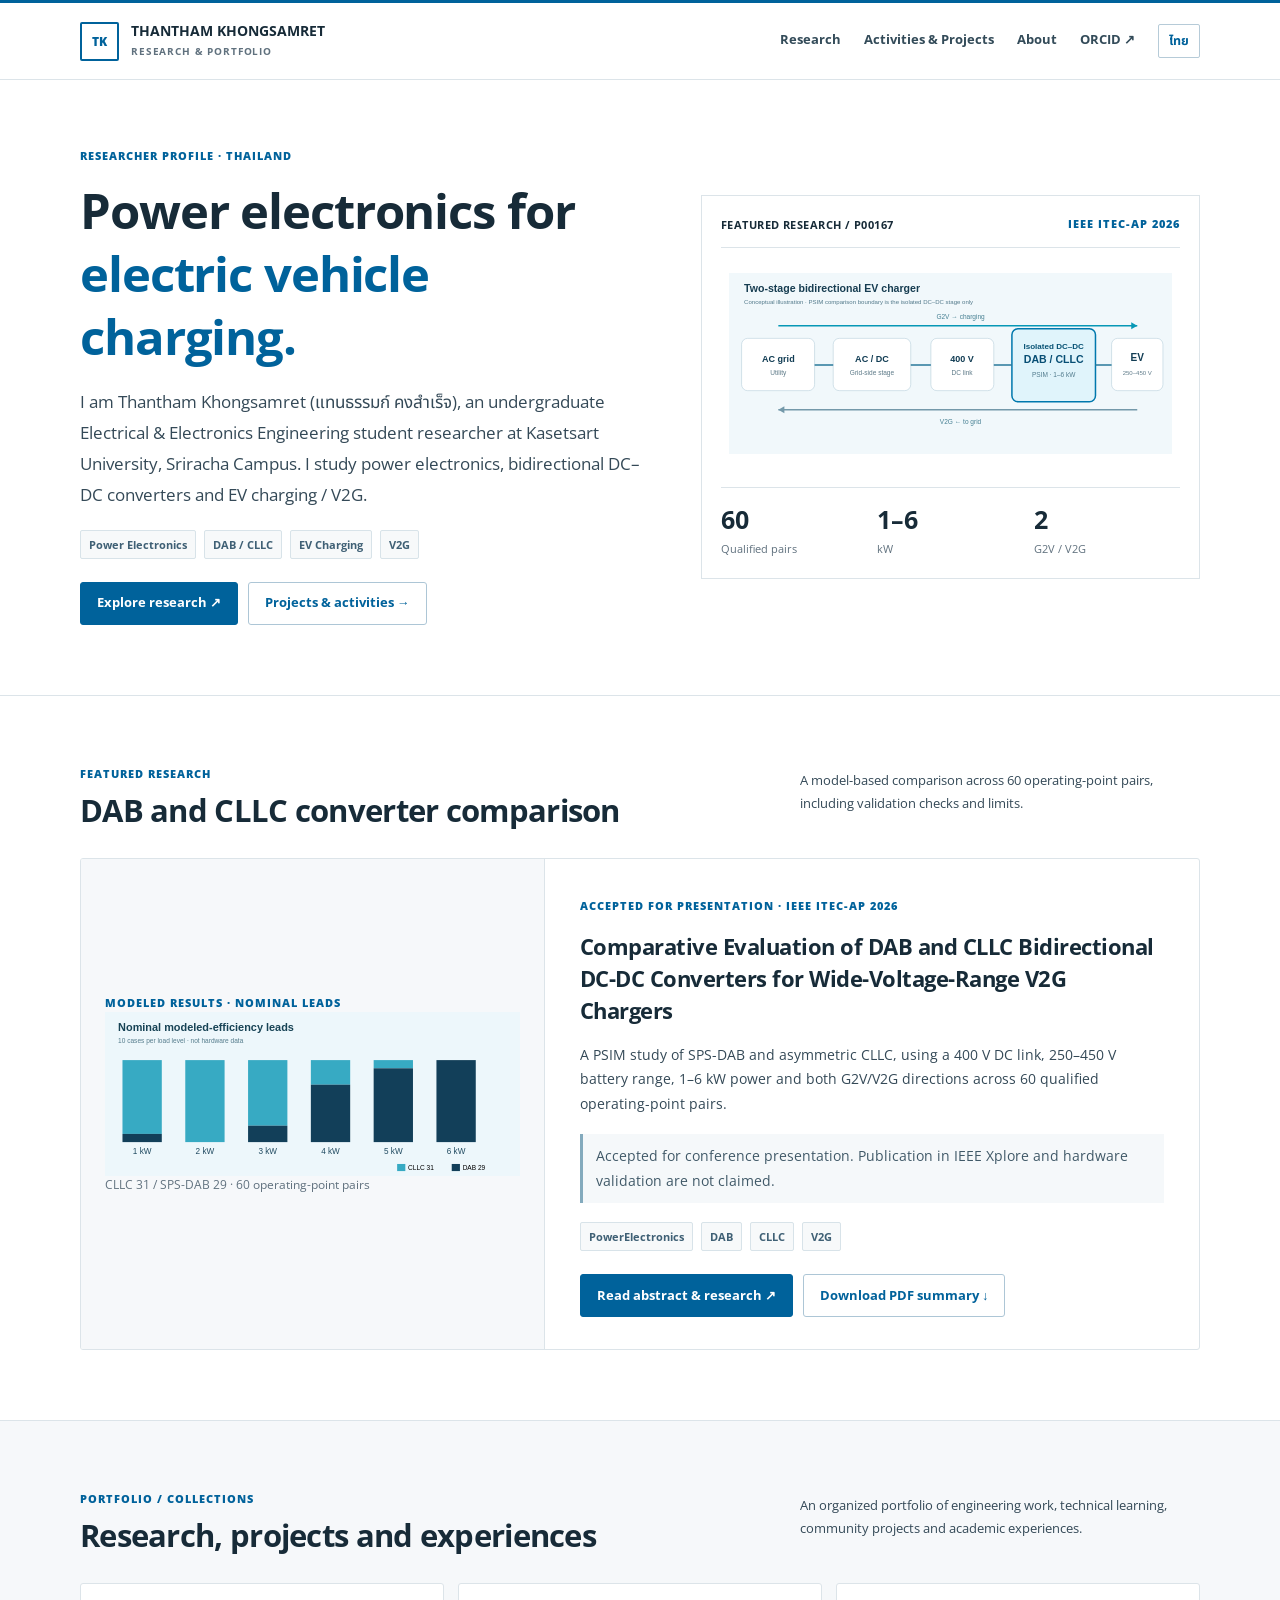
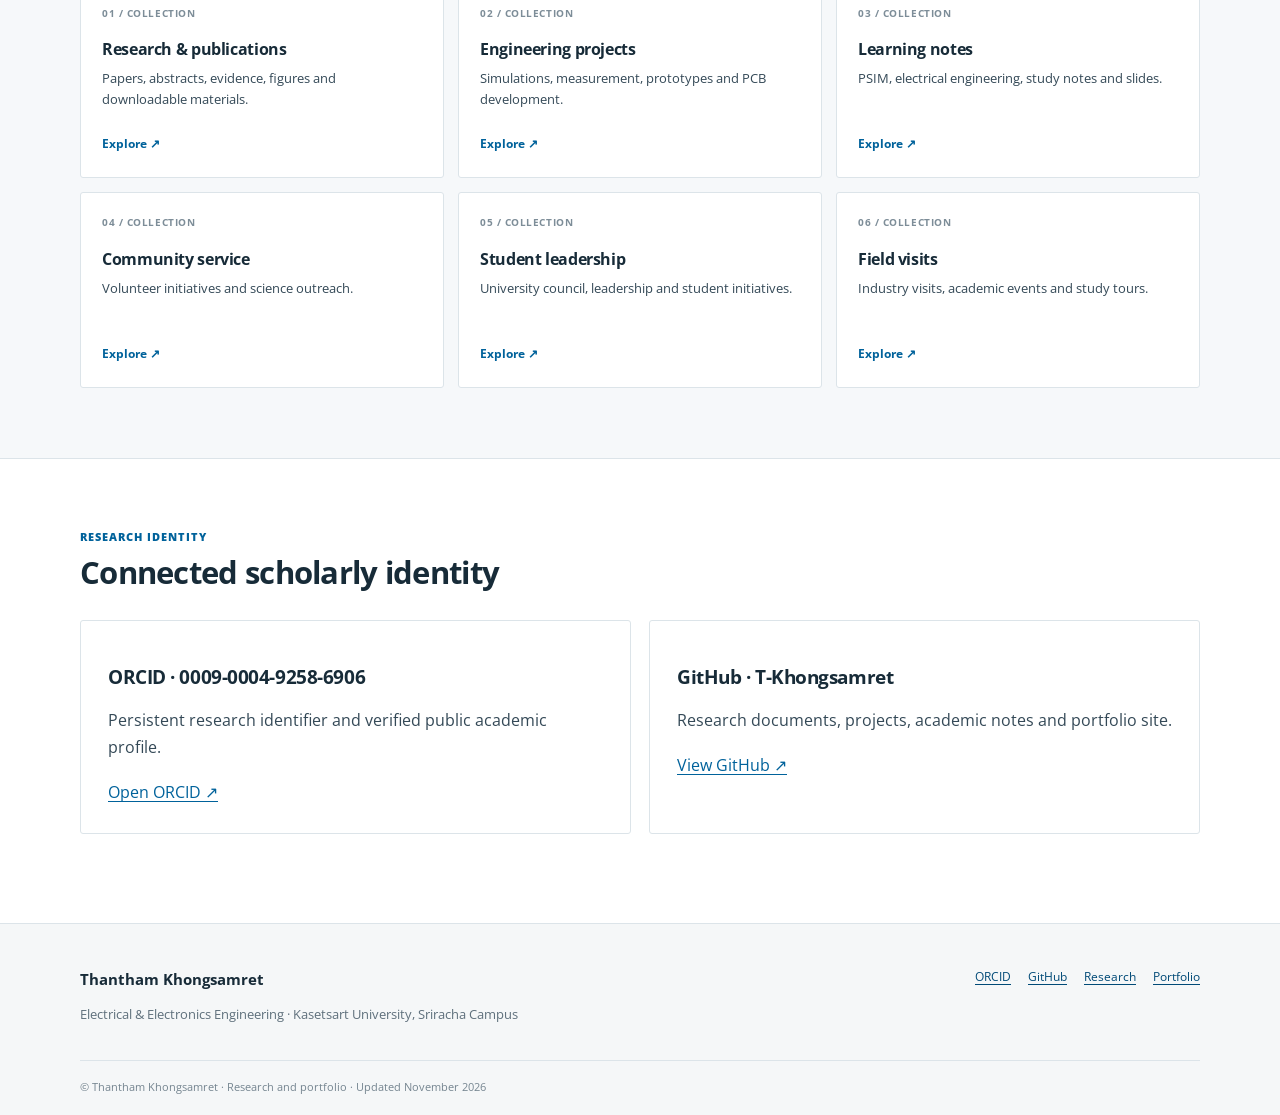
==== commit 47aad18f: "Rewrite homepage copy in a restrained academic editorial voice" ====
--- a/index.html
+++ b/index.html
@@ -1 +1 @@
-<!doctype html><html lang="en"><head><meta charset="utf-8"><meta name="viewport" content="width=device-width,initial-scale=1"><title>Thantham Khongsamret | Power Electronics &amp; EV Charging Research</title><meta name="description" content="Thantham Khongsamret (แทนธรรมก์ คงสำเร็จ), Kasetsart University engineering student researcher. DAB, CLLC, V2G, EV Charging, PSIM and academic projects."><meta name="robots" content="index,follow,max-image-preview:large"><meta name="author" content="Thantham Khongsamret"><link rel="canonical" href="https://t-khongsamret.github.io/"><link rel="alternate" hreflang="en" href="https://t-khongsamret.github.io/"><link rel="alternate" hreflang="th" href="https://t-khongsamret.github.io/th/"><meta property="og:type" content="website"><meta property="og:title" content="Thantham Khongsamret | Power Electronics &amp; EV Charging Research"><meta property="og:description" content="Thantham Khongsamret (แทนธรรมก์ คงสำเร็จ), Kasetsart University engineering student researcher. DAB, CLLC, V2G, EV Charging, PSIM and academic projects."><meta property="og:url" content="https://t-khongsamret.github.io/"><meta property="og:locale" content="en_US"><meta name="theme-color" content="#0d3045"><link rel="me" href="https://orcid.org/0009-0004-9258-6906"><link rel="icon" type="image/svg+xml" href="/assets/favicon.svg"><link rel="stylesheet" href="/assets/portfolio.css"><script type="application/ld+json">{"@context":"https://schema.org","@type":"ProfilePage","dateCreated":"2026-11-11","dateModified":"2026-11-11","mainEntity":{"@type":"Person","@id":"https://t-khongsamret.github.io/#person","name":"Thantham Khongsamret","givenName":"Thantham","familyName":"Khongsamret","alternateName":"แทนธรรมก์ คงสำเร็จ","description":"Undergraduate electrical engineering student researcher studying power electronics, DAB, CLLC, EV charging and V2G systems.","url":"https://t-khongsamret.github.io/","sameAs":["https://orcid.org/0009-0004-9258-6906","https://github.com/T-Khongsamret"],"affiliation":{"@type":"CollegeOrUniversity","name":"Kasetsart University, Sriracha Campus","url":"https://www.ku.ac.th/"},"knowsAbout":["Power Electronics","Dual Active Bridge","CLLC Resonant Converter","EV Charging","V2G","PSIM"]}}</script></head><body><a class="sno" href="#main">Skip to content</a><header class="top"><div class="wrap top-inner"><a class="logo" href="/"><span class="logomark">TK</span><span><b>THANTHAM KHONGSAMRET</b><small>RESEARCH & PORTFOLIO</small></span></a><nav class="navlinks" aria-label="Main"><a href="/research/">Research</a><a href="/activities/">Activities & Projects</a><a href="/about/">About</a><a href="https://orcid.org/0009-0004-9258-6906" target="_blank" rel="me noopener">ORCID ↗</a><a class="language" href="/th/">ไทย</a></nav></div></header><main id="main"><section class="hero"><div class="wrap hero-grid"><div><div class="eyebrow">RESEARCHER PROFILE · THAILAND</div><h1>Researching power conversion for <span class="accent">electric mobility.</span></h1><p class="lead">I am Thantham Khongsamret (แทนธรรมก์ คงสำเร็จ), an undergraduate Electrical & Electronics Engineering student researcher at Kasetsart University, Sriracha Campus. I study power electronics, bidirectional DC–DC converters and EV charging / V2G.</p><div class="pills"><span class="pill">Power Electronics</span><span class="pill">DAB / CLLC</span><span class="pill">EV Charging</span><span class="pill">V2G</span></div><div class="btnrow"><a class="btn" href="/research/">Explore research ↗</a><a class="btn light" href="/activities/">Projects & activities →</a></div></div><div class="hero-figure"><div class="figure-cap"><b>FEATURED RESEARCH / P00167</b><span class="eyebrow">IEEE ITEC-AP 2026</span></div><div class="figarea"><img src="/assets/ev-charger.svg" width="880" height="360" alt="Conceptual bidirectional EV charging system with DAB and CLLC"></div><div class="numbers"><div><b>60</b><small>Qualified pairs</small></div><div><b>1–6</b><small>kW</small></div><div><b>2</b><small>G2V / V2G</small></div></div></div></div></section><section class="section"><div class="wrap"><div class="section-header"><div><div class="eyebrow">FEATURED RESEARCH</div><h2>A careful comparison of DAB and CLLC</h2></div><p>Numerical results are presented with evidence classifications and modeling limitations, not claimed hardware superiority.</p></div><div class="feature"><div class="art"><span class="eyebrow">MODELED RESULTS · NOMINAL LEADS</span><img src="/assets/model-results.svg" alt="DAB and CLLC modeled efficiency lead counts by power" width="760" height="300"><p class="tiny">CLLC 31 / SPS-DAB 29 · 60 operating-point pairs</p></div><div class="body"><span class="eyebrow">ACCEPTED FOR PRESENTATION · IEEE ITEC-AP 2026</span><h3>Comparative Evaluation of DAB and CLLC Bidirectional DC-DC Converters for Wide-Voltage-Range V2G Chargers</h3><p>A PSIM study of SPS-DAB and asymmetric CLLC, using a 400 V DC link, 250–450 V battery range, 1–6 kW power and both G2V/V2G directions across 60 qualified operating-point pairs.</p><p class="note">Accepted for conference presentation. Publication in IEEE Xplore and hardware validation are not claimed.</p><div class="pills"><span class="tag">#PowerElectronics</span><span class="tag">#DAB</span><span class="tag">#CLLC</span><span class="tag">#V2G</span></div><div class="btnrow"><a class="btn" href="/research/p00167/">Read abstract & research ↗</a><a class="btn light" href="/files/P00167_research_summary.pdf" target="_blank">Download PDF summary ↓</a></div></div></div></div></section><section class="section soft"><div class="wrap"><div class="section-header"><div><div class="eyebrow">PORTFOLIO / COLLECTIONS</div><h2>Research first. Everything else has its place.</h2></div><p>A living record for research, engineering, community engagement, student leadership and field visits. No unverified activities are invented.</p></div><div class="grid3"><a class="tile" href="/research/"><div class="index">01 / COLLECTION</div><h3>Research & publications</h3><p>Papers, abstracts, evidence, figures and downloadable materials.</p><span>Explore ↗</span></a><a class="tile" href="/activities/#engineering"><div class="index">02 / COLLECTION</div><h3>Engineering projects</h3><p>Simulations, measurement, prototypes and PCB development.</p><span>Explore ↗</span></a><a class="tile" href="/activities/#learning"><div class="index">03 / COLLECTION</div><h3>Learning notes</h3><p>PSIM, electrical engineering, study notes and slides.</p><span>Explore ↗</span></a><a class="tile" href="/activities/#community"><div class="index">04 / COLLECTION</div><h3>Community service</h3><p>Volunteer initiatives and science outreach.</p><span>Explore ↗</span></a><a class="tile" href="/activities/#leadership"><div class="index">05 / COLLECTION</div><h3>Student leadership</h3><p>University council, leadership and student initiatives.</p><span>Explore ↗</span></a><a class="tile" href="/activities/#field-visits"><div class="index">06 / COLLECTION</div><h3>Field visits</h3><p>Industry visits, academic events and study tours.</p><span>Explore ↗</span></a></div></div></section><section class="section"><div class="wrap"><div class="section-header"><div><div class="eyebrow">RESEARCH IDENTITY</div><h2>Connected scholarly identity</h2></div></div><div class="research-grid"><div class="panel"><h3>ORCID · 0009-0004-9258-6906</h3><p>Persistent research identifier and verified public academic profile.</p><a href="https://orcid.org/0009-0004-9258-6906" rel="me">Open ORCID ↗</a></div><div class="panel"><h3>GitHub · T-Khongsamret</h3><p>Research documents, projects, academic notes and portfolio site.</p><a href="https://github.com/T-Khongsamret">View GitHub ↗</a></div></div></div></section></main><footer class="footer"><div class="wrap"><div class="footer-inner"><div><b>Thantham Khongsamret</b><p>Electrical & Electronics Engineering · Kasetsart University, Sriracha Campus</p></div><div class="footerlinks"><a href="https://orcid.org/0009-0004-9258-6906" rel="me">ORCID</a><a href="https://github.com/T-Khongsamret">GitHub</a><a href="/research/">Research</a><a href="/activities/">Portfolio</a></div></div><div class="copyright">© Thantham Khongsamret · Evidence-based researcher and personal portfolio · Updated November 2026</div></div></footer><script src="/assets/portfolio.js" defer></script></body></html>+<!doctype html><html lang="en"><head><meta charset="utf-8"><meta name="viewport" content="width=device-width,initial-scale=1"><title>Thantham Khongsamret | Power Electronics &amp; EV Charging Research</title><meta name="description" content="Thantham Khongsamret (แทนธรรมก์ คงสำเร็จ), Kasetsart University engineering student researcher. DAB, CLLC, V2G, EV Charging, PSIM and academic projects."><meta name="robots" content="index,follow,max-image-preview:large"><meta name="author" content="Thantham Khongsamret"><link rel="canonical" href="https://t-khongsamret.github.io/"><link rel="alternate" hreflang="en" href="https://t-khongsamret.github.io/"><link rel="alternate" hreflang="th" href="https://t-khongsamret.github.io/th/"><meta property="og:type" content="website"><meta property="og:title" content="Thantham Khongsamret | Power Electronics &amp; EV Charging Research"><meta property="og:description" content="Thantham Khongsamret (แทนธรรมก์ คงสำเร็จ), Kasetsart University engineering student researcher. DAB, CLLC, V2G, EV Charging, PSIM and academic projects."><meta property="og:url" content="https://t-khongsamret.github.io/"><meta property="og:locale" content="en_US"><meta name="theme-color" content="#0d3045"><link rel="me" href="https://orcid.org/0009-0004-9258-6906"><link rel="icon" type="image/svg+xml" href="/assets/favicon.svg"><link rel="stylesheet" href="/assets/portfolio.css"><script type="application/ld+json">{"@context":"https://schema.org","@type":"ProfilePage","dateCreated":"2026-11-11","dateModified":"2026-11-11","mainEntity":{"@type":"Person","@id":"https://t-khongsamret.github.io/#person","name":"Thantham Khongsamret","givenName":"Thantham","familyName":"Khongsamret","alternateName":"แทนธรรมก์ คงสำเร็จ","description":"Undergraduate electrical engineering student researcher studying power electronics, DAB, CLLC, EV charging and V2G systems.","url":"https://t-khongsamret.github.io/","sameAs":["https://orcid.org/0009-0004-9258-6906","https://github.com/T-Khongsamret"],"affiliation":{"@type":"CollegeOrUniversity","name":"Kasetsart University, Sriracha Campus","url":"https://www.ku.ac.th/"},"knowsAbout":["Power Electronics","Dual Active Bridge","CLLC Resonant Converter","EV Charging","V2G","PSIM"]}}</script></head><body><a class="sno" href="#main">Skip to content</a><header class="top"><div class="wrap top-inner"><a class="logo" href="/"><span class="logomark">TK</span><span><b>THANTHAM KHONGSAMRET</b><small>RESEARCH & PORTFOLIO</small></span></a><nav class="navlinks" aria-label="Main"><a href="/research/">Research</a><a href="/activities/">Activities & Projects</a><a href="/about/">About</a><a href="https://orcid.org/0009-0004-9258-6906" target="_blank" rel="me noopener">ORCID ↗</a><a class="language" href="/th/">ไทย</a></nav></div></header><main id="main"><section class="hero"><div class="wrap hero-grid"><div><div class="eyebrow">RESEARCHER PROFILE · THAILAND</div><h1>Power electronics for <span class="accent">electric vehicle charging.</span></h1><p class="lead">I am Thantham Khongsamret (แทนธรรมก์ คงสำเร็จ), an undergraduate Electrical & Electronics Engineering student researcher at Kasetsart University, Sriracha Campus. I study power electronics, bidirectional DC–DC converters and EV charging / V2G.</p><div class="pills"><span class="pill">Power Electronics</span><span class="pill">DAB / CLLC</span><span class="pill">EV Charging</span><span class="pill">V2G</span></div><div class="btnrow"><a class="btn" href="/research/">Explore research ↗</a><a class="btn light" href="/activities/">Projects & activities →</a></div></div><div class="hero-figure"><div class="figure-cap"><b>FEATURED RESEARCH / P00167</b><span class="eyebrow">IEEE ITEC-AP 2026</span></div><div class="figarea"><img src="/assets/ev-charger.svg" width="880" height="360" alt="Conceptual bidirectional EV charging system with DAB and CLLC"></div><div class="numbers"><div><b>60</b><small>Qualified pairs</small></div><div><b>1–6</b><small>kW</small></div><div><b>2</b><small>G2V / V2G</small></div></div></div></div></section><section class="section"><div class="wrap"><div class="section-header"><div><div class="eyebrow">FEATURED RESEARCH</div><h2>DAB and CLLC converter comparison</h2></div><p>A model-based comparison across 60 operating-point pairs, including validation checks and limits.</p></div><div class="feature"><div class="art"><span class="eyebrow">MODELED RESULTS · NOMINAL LEADS</span><img src="/assets/model-results.svg" alt="DAB and CLLC modeled efficiency lead counts by power" width="760" height="300"><p class="tiny">CLLC 31 / SPS-DAB 29 · 60 operating-point pairs</p></div><div class="body"><span class="eyebrow">ACCEPTED FOR PRESENTATION · IEEE ITEC-AP 2026</span><h3>Comparative Evaluation of DAB and CLLC Bidirectional DC-DC Converters for Wide-Voltage-Range V2G Chargers</h3><p>A PSIM study of SPS-DAB and asymmetric CLLC, using a 400 V DC link, 250–450 V battery range, 1–6 kW power and both G2V/V2G directions across 60 qualified operating-point pairs.</p><p class="note">Accepted for conference presentation. Publication in IEEE Xplore and hardware validation are not claimed.</p><div class="pills"><span class="tag">PowerElectronics</span><span class="tag">DAB</span><span class="tag">CLLC</span><span class="tag">V2G</span></div><div class="btnrow"><a class="btn" href="/research/p00167/">Read abstract & research ↗</a><a class="btn light" href="/files/P00167_research_summary.pdf" target="_blank">Download PDF summary ↓</a></div></div></div></div></section><section class="section soft"><div class="wrap"><div class="section-header"><div><div class="eyebrow">PORTFOLIO / COLLECTIONS</div><h2>Research, projects and experiences</h2></div><p>An organized portfolio of engineering work, technical learning, community projects and academic experiences.</p></div><div class="grid3"><a class="tile" href="/research/"><div class="index">01 / COLLECTION</div><h3>Research & publications</h3><p>Papers, abstracts, evidence, figures and downloadable materials.</p><span>Explore ↗</span></a><a class="tile" href="/activities/#engineering"><div class="index">02 / COLLECTION</div><h3>Engineering projects</h3><p>Simulations, measurement, prototypes and PCB development.</p><span>Explore ↗</span></a><a class="tile" href="/activities/#learning"><div class="index">03 / COLLECTION</div><h3>Learning notes</h3><p>PSIM, electrical engineering, study notes and slides.</p><span>Explore ↗</span></a><a class="tile" href="/activities/#community"><div class="index">04 / COLLECTION</div><h3>Community service</h3><p>Volunteer initiatives and science outreach.</p><span>Explore ↗</span></a><a class="tile" href="/activities/#leadership"><div class="index">05 / COLLECTION</div><h3>Student leadership</h3><p>University council, leadership and student initiatives.</p><span>Explore ↗</span></a><a class="tile" href="/activities/#field-visits"><div class="index">06 / COLLECTION</div><h3>Field visits</h3><p>Industry visits, academic events and study tours.</p><span>Explore ↗</span></a></div></div></section><section class="section"><div class="wrap"><div class="section-header"><div><div class="eyebrow">RESEARCH IDENTITY</div><h2>Connected scholarly identity</h2></div></div><div class="research-grid"><div class="panel"><h3>ORCID · 0009-0004-9258-6906</h3><p>Persistent research identifier and verified public academic profile.</p><a href="https://orcid.org/0009-0004-9258-6906" rel="me">Open ORCID ↗</a></div><div class="panel"><h3>GitHub · T-Khongsamret</h3><p>Research documents, projects, academic notes and portfolio site.</p><a href="https://github.com/T-Khongsamret">View GitHub ↗</a></div></div></div></section></main><footer class="footer"><div class="wrap"><div class="footer-inner"><div><b>Thantham Khongsamret</b><p>Electrical & Electronics Engineering · Kasetsart University, Sriracha Campus</p></div><div class="footerlinks"><a href="https://orcid.org/0009-0004-9258-6906" rel="me">ORCID</a><a href="https://github.com/T-Khongsamret">GitHub</a><a href="/research/">Research</a><a href="/activities/">Portfolio</a></div></div><div class="copyright">© Thantham Khongsamret · Research and portfolio · Updated November 2026</div></div></footer><script src="/assets/portfolio.js" defer></script></body></html>
--- a/assets/portfolio.css
+++ b/assets/portfolio.css
@@ -1,2 +1,16 @@
-@import url('https://fonts.googleapis.com/css2?family=Source+Sans+3:wght@400;500;600;700;800&family=IBM+Plex+Mono:wght@400;500;600&family=Source+Serif+4:wght@400;600&display=swap');
-:root{--ink:#102f43;--blue:#086b9f;--cyan:#1189a8;--muted:#567182;--line:#d9e5eb;--bg:#f7f9fa;--card:#fff;--shadow:0 16px 46px rgba(8,53,76,.055)}*{box-sizing:border-box}html{scroll-behavior:smooth}body{margin:0;color:var(--ink);background:var(--bg);font:17px/1.62 'Source Sans 3','Noto Sans Thai',Arial,sans-serif;-webkit-font-smoothing:antialiased}a{color:#006c9d;text-underline-offset:3px}h1,h2,h3{line-height:1.14;letter-spacing:-.032em;margin-top:0}h1{font-size:clamp(2.75rem,5vw,5rem)}h2{font-size:clamp(1.9rem,3vw,3rem)}h3{font-size:1.4rem}p{color:#435e6c}img,svg{max-width:100%}.wrap{width:min(1140px,calc(100% - 44px));margin:auto}.eyebrow{font:600 11px/1.5 'IBM Plex Mono',monospace;letter-spacing:.14em;text-transform:uppercase;color:#41758a}.code{font-family:'IBM Plex Mono',monospace;font-size:.85em}.top{position:sticky;top:0;z-index:50;background:rgba(255,255,255,.98);border-bottom:1px solid var(--line)}.top-inner{display:flex;align-items:center;justify-content:space-between;gap:20px;min-height:74px}.logo{display:flex;gap:12px;align-items:center;text-decoration:none;color:var(--ink)}.logomark{display:grid;place-items:center;border:1px solid #1e4e66;border-radius:12px;font:600 13px 'IBM Plex Mono';width:42px;height:42px}.logo b{display:block;font-size:17px;line-height:1.1}.logo small{display:block;margin-top:5px;font:500 9px 'IBM Plex Mono';letter-spacing:.12em;color:#678493}.navlinks{display:flex;flex-wrap:wrap;align-items:center;gap:20px}.navlinks a{font-size:14px;font-weight:700;color:#284c60;text-decoration:none}.navlinks .language{border:1px solid #b7cfdb;padding:5px 11px;border-radius:99px}.navlinks a:hover{color:var(--blue)}.hero{padding:94px 0;background:linear-gradient(152deg,#eaf4f7 0%,#f8fbfc 53%,#edf4f7 100%);border-bottom:1px solid var(--line)}.hero-grid{display:grid;grid-template-columns:1.06fr .94fr;align-items:center;gap:46px}.hero h1{margin:12px 0 20px}.lead{font-size:21px;line-height:1.63;max-width:770px}.accent{color:#0786aa}.pills{display:flex;gap:8px;flex-wrap:wrap;margin:24px 0 30px}.pill,.tag{font:500 12px 'IBM Plex Mono',monospace;color:#2f657a;background:#ebf5f8;border:1px solid #cfe2e9;padding:6px 9px;border-radius:6px}.btnrow{display:flex;gap:10px;flex-wrap:wrap;margin-top:20px}.btn{display:inline-flex;align-items:center;justify-content:center;gap:8px;min-height:44px;border:1px solid #0d3c54;border-radius:9px;padding:10px 17px;background:#0d3c54;color:#fff;text-decoration:none;font-size:14px;font-weight:700;cursor:pointer}.btn:hover{background:#006893;color:white}.btn.light{background:#fff;color:#0d3c54;border-color:#bfd3dd}.btn.light:hover{background:#eaf5fa;color:#086a97}.hero-figure,.panel,.tile,.paper-card{background:white;border:1px solid var(--line);border-radius:17px;box-shadow:var(--shadow)}.hero-figure{padding:22px}.figure-cap{display:flex;justify-content:space-between;align-items:center;gap:10px;border-bottom:1px solid var(--line);padding-bottom:15px}.figure-cap b{font:600 12px 'IBM Plex Mono'}.figarea{padding:15px;background:#f1f8fb;margin:20px 0;border-radius:9px}.numbers{display:grid;grid-template-columns:repeat(3,1fr);gap:9px}.numbers b{display:block;font-size:28px;line-height:1.2}.numbers small{font-size:11px;color:#607b89}.section{padding:76px 0}.section.soft{background:#edf4f7}.section-header{display:flex;align-items:end;justify-content:space-between;gap:24px;margin-bottom:29px}.section-header h2{margin:8px 0 0}.section-header p{max-width:410px;margin:0}.grid3{display:grid;grid-template-columns:repeat(3,minmax(0,1fr));gap:18px}.tile{display:block;text-decoration:none;color:inherit;min-height:206px;padding:24px;transition:.15s}.tile:hover{transform:translateY(-2px);border-color:#91b9c9}.tile h3{margin:27px 0 8px}.tile p{font-size:14px;line-height:1.5}.tile .index{font:500 12px 'IBM Plex Mono';color:#88a4b1}.tile span{font-weight:700;color:var(--blue);font-size:14px}.feature{display:grid;grid-template-columns:.8fr 1.2fr;border:1px solid var(--line);border-radius:17px;overflow:hidden;background:#fff;box-shadow:var(--shadow)}.feature .art{padding:25px;background:#eaf5f9;display:flex;flex-direction:column;justify-content:center}.feature .body{padding:35px 40px}.feature .body h3{font-size:2rem;margin:15px 0}.feature .body p{max-width:660px}.note{border-left:3px solid var(--cyan);padding:11px 15px;background:#f0f8fa;color:#406575;font-size:14px}.pagehero{background:linear-gradient(158deg,#e8f2f7,#fafcfd);border-bottom:1px solid var(--line);padding:65px 0 54px}.pagehero h1{font-size:clamp(2.5rem,4.4vw,4.2rem);max-width:1050px;margin:15px 0}.pagehero p{max-width:880px}.crumb{font:500 12px 'IBM Plex Mono';color:#617f8e}.crumb a{text-decoration:none}.panel{padding:31px;margin:24px 0}.panel h2{font-size:1.9rem}.paper-layout{display:grid;grid-template-columns:2fr .85fr;gap:26px;align-items:start}.side{position:sticky;top:95px}.side a{display:block;margin:11px 0}.metrics{display:grid;grid-template-columns:repeat(3,1fr);gap:12px}.metric{padding:18px;background:#ecf6f9;border-radius:11px}.metric b{display:block;font-size:27px}.metric small{font-size:12px;color:#5b7888}.figure{background:#eef7fa;border:1px solid #d8e8ef;border-radius:12px;padding:20px;margin:23px 0}.tiny{font-size:12px;color:#688390}.copy{background:white;border:1px solid #bfcfd8;border-radius:9px;padding:8px 13px;cursor:pointer;font:600 13px 'Source Sans 3'}.serif{font:19px/1.85 'Source Serif 4',Georgia,serif;color:#304d5c}.tile.blank{border-style:dashed;box-shadow:none}.chipbar{display:flex;gap:10px;flex-wrap:wrap;margin:22px 0}.chip{background:#fff;border:1px solid #c9dae3;padding:8px 14px;border-radius:30px;cursor:pointer;color:#4b6979}.chip.active{background:#113e57;color:#fff}.search{padding:13px 16px;border:1px solid #b9cfd9;border-radius:11px;width:100%;background:#fff;font:inherit;margin-bottom:24px}.research-grid{display:grid;grid-template-columns:repeat(2,1fr);gap:19px}.paper-card{padding:27px}.paper-card h3{margin:13px 0}.paper-card p{font-size:15px}.paper-card .tag{display:inline-block;margin:4px 5px 4px 0}.status{font-size:13px;color:#537383;font-weight:600}.footer{background:#0d3045;color:#d6e6ee;padding:50px 0 25px}.footer b{color:#fff;font-size:22px}.footer p{color:#cadbe3}.footer a{color:#d6eaf4}.footer-inner{display:flex;flex-wrap:wrap;gap:20px;align-items:start;justify-content:space-between}.footerlinks{display:flex;flex-wrap:wrap;gap:16px}.copyright{border-top:1px solid #35576b;margin-top:25px;padding-top:18px;color:#a4c0ce;font-size:12px}.archive{font-size:13px;border:1px dashed #bad1dc;padding:20px;border-radius:10px}.noresults{padding:25px;border:1px dashed #bed1da}.license{padding:14px 16px;border:1px solid #dec79e;background:#fff8e9;border-radius:10px;color:#775b33;font-size:14px}.responsive-frame{border:1px solid #bed0d9;border-radius:10px;width:100%;height:540px;background:#f3f6f7}.sno{position:absolute;left:-100vw}.sno:focus{left:12px;top:12px;background:white;padding:8px}section[id]{scroll-margin-top:85px}@media(max-width:900px){.hero-grid,.paper-layout{grid-template-columns:1fr}.hero{padding:54px 0}.side{position:static}.grid3{grid-template-columns:repeat(2,1fr)}.feature .body{padding:27px}}@media(max-width:650px){body{font-size:16px}.wrap{width:calc(100% - 30px)}.top-inner{display:block;padding:13px 0}.logo{margin-bottom:14px}.navlinks{gap:13px}.navlinks a{font-size:12px}.hero h1{font-size:3.05rem}.lead{font-size:18px}.section{padding:48px 0}.section-header{display:block}.grid3,.feature,.research-grid,.metrics{grid-template-columns:1fr}.feature .art{padding:17px}.feature .body{padding:24px}.panel{padding:20px}.pagehero{padding:45px 0}.responsive-frame{height:380px}}+@import url('https://fonts.googleapis.com/css2?family=Open+Sans:wght@400;500;600;700;800&family=Noto+Sans+Thai:wght@400;500;600;700&display=swap');
+:root{--blue:#00629b;--darkblue:#004a77;--ink:#172b38;--body:#344957;--muted:#60717e;--line:#dce4e9;--bg:#f6f8fa;--paper:#fff}
+*{box-sizing:border-box}html{scroll-behavior:smooth}body{margin:0;background:white;color:var(--ink);font:15.5px/1.75 'Open Sans','Noto Sans Thai',Arial,sans-serif;-webkit-font-smoothing:antialiased}img,svg{max-width:100%;height:auto}a{color:var(--blue);text-underline-offset:3px}a:hover{color:var(--darkblue)}h1,h2,h3{line-height:1.3;letter-spacing:-.023em;color:var(--ink);margin:0 0 17px;font-weight:700}h1{font-size:clamp(2.25rem,3.8vw,3.55rem)}h2{font-size:clamp(1.6rem,2.4vw,2.16rem)}h3{font-size:1.2rem}p{color:var(--body);margin:0 0 18px}button,input{font:inherit}button{cursor:pointer}.wrap{width:min(1120px,calc(100% - 50px));margin:auto}.eyebrow{font-size:11px;line-height:1.5;font-weight:800;letter-spacing:.09em;text-transform:uppercase;color:var(--blue)}.code{font-family:ui-monospace,Consolas,monospace;font-size:.85em}.tiny{font-size:11.5px;color:var(--muted);line-height:1.65}.sno{position:absolute;left:-9999px}.sno:focus{left:15px;top:15px;background:white;padding:9px;z-index:99}*:focus-visible{outline:3px solid #83c9ea;outline-offset:3px}
+.top{background:white;position:sticky;top:0;z-index:50;border-top:3px solid var(--blue);border-bottom:1px solid var(--line)}.top-inner{display:flex;align-items:center;justify-content:space-between;gap:24px;min-height:76px}.logo{display:flex;gap:12px;align-items:center;color:var(--ink);text-decoration:none;white-space:nowrap}.logomark{width:39px;height:39px;display:grid;place-items:center;border:2px solid var(--blue);color:var(--blue);border-radius:2px;font-size:12px;font-weight:800;letter-spacing:.04em}.logo b{display:block;font-size:14px;line-height:1.25}.logo small{display:block;font-size:10px;font-weight:700;color:var(--muted);letter-spacing:.085em;margin-top:4px}.navlinks{display:flex;align-items:center;justify-content:flex-end;gap:23px;flex-wrap:wrap}.navlinks a{font-size:12.5px;font-weight:700;text-decoration:none;color:#334b59;border-bottom:2px solid transparent;padding:8px 0;white-space:nowrap}.navlinks a:hover,.navlinks a[aria-current="page"]{color:var(--blue);border-bottom-color:var(--blue)}.navlinks a.language{border:1px solid #b6cbd8;border-radius:2px;padding:5px 10px;color:var(--blue)}
+.hero{padding:68px 0 70px;background:#fff;border-bottom:1px solid var(--line)}.hero-grid{display:grid;grid-template-columns:1.07fr .93fr;gap:47px;align-items:center}.hero h1{margin:14px 0 19px}.lead{font-size:17px;line-height:1.82;max-width:760px}.hero .lead{max-width:620px}.accent{color:var(--blue)}.pills{display:flex;gap:8px;flex-wrap:wrap;margin:19px 0 23px}.pill,.tag{font-size:11px;display:inline-block;font-weight:700;padding:4px 8px;color:#3f6075;background:#f7f9fa;border:1px solid #d8e3e9;border-radius:2px}.btnrow{display:flex;gap:10px;flex-wrap:wrap;align-items:center;margin-top:20px}.btn{display:inline-flex;justify-content:center;align-items:center;gap:8px;min-height:43px;background:var(--blue);border:1px solid var(--blue);color:white!important;text-decoration:none;font-size:12.5px;line-height:1.35;font-weight:700;padding:10px 16px;border-radius:3px}.btn:hover{background:var(--darkblue)}.btn.light{background:white;color:var(--blue)!important;border-color:#adc6d6}.btn.light:hover{background:#f4f8fa}
+.hero-figure{padding:19px;background:white;border:1px solid var(--line)}.figure-cap{display:flex;justify-content:space-between;align-items:center;gap:10px;border-bottom:1px solid var(--line);padding-bottom:13px}.figure-cap b{font-size:11px;letter-spacing:.04em}.figarea{padding:8px;margin:17px 0;background:#fff}.numbers{display:grid;grid-template-columns:repeat(3,minmax(0,1fr));gap:10px;border-top:1px solid var(--line);padding-top:16px}.numbers b{display:block;font-size:25px;line-height:1.2}.numbers small{font-size:10.5px;color:var(--muted);display:block;margin-top:6px}
+.section{padding:70px 0}.section.soft{background:var(--bg);border-top:1px solid var(--line);border-bottom:1px solid var(--line)}.section-header{display:flex;justify-content:space-between;align-items:start;gap:35px;margin-bottom:27px}.section-header h2{margin:8px 0 0}.section-header p{font-size:13px;max-width:400px;margin:3px 0 0}.grid3{display:grid;grid-template-columns:repeat(3,minmax(0,1fr));gap:14px}.tile{display:block;text-decoration:none;color:var(--ink);padding:21px;border:1px solid var(--line);background:white;min-height:178px;border-radius:3px;transition:border-color .15s}.tile:hover{border-color:var(--blue);transform:none}.tile h3{margin:17px 0 8px;font-size:16px}.tile p{font-size:12.5px;line-height:1.7;min-height:43px}.tile .index{font-size:10px;color:#7d8d98;letter-spacing:.055em;font-weight:700}.tile span{font-size:12px;font-weight:700;color:var(--blue)}
+.feature{display:grid;grid-template-columns:.83fr 1.17fr;border:1px solid var(--line);background:#fff;border-radius:3px;overflow:hidden;box-shadow:none}.feature .art{display:flex;flex-direction:column;justify-content:center;padding:24px;background:var(--bg);border-right:1px solid var(--line)}.feature .body{padding:32px 35px}.feature .body h3{font-size:22px;line-height:1.47;margin:12px 0 16px}.feature .body p{font-size:14px}.note{font-size:12.5px;color:#405968;line-height:1.75;padding:10px 13px;background:#f5f8fa;border-left:3px solid #83aabd}
+.pagehero{padding:52px 0 48px;background:#f8fafb;border-bottom:1px solid var(--line)}.pagehero h1{max-width:970px;margin:13px 0 15px;font-size:clamp(2rem,3.1vw,2.95rem)}.pagehero .lead{font-size:15.5px;margin-bottom:0}.pagehero .note{margin-top:12px}.crumb{color:var(--muted);font-size:12px}.crumb a{text-decoration:none}
+.panel,.paper-card{padding:27px;margin:0;background:white;border:1px solid var(--line);border-radius:3px;box-shadow:none}.panel{margin-bottom:19px}.panel h2{font-size:22px}.panel h3{margin-top:17px}.paper-layout{display:grid;grid-template-columns:minmax(0,1fr) 255px;gap:24px;align-items:start}.paper-layout article{min-width:0}.side{position:sticky;top:99px}.side .panel{padding:19px}.side a{display:block;margin:0;text-decoration:none;line-height:1.55;padding:6px 0;font-size:12.5px}.side a:hover{text-decoration:underline}
+.metrics{display:grid;grid-template-columns:repeat(3,minmax(0,1fr));gap:0;margin:22px 0;border:1px solid var(--line)}.metric{background:#f8fafb;padding:17px;border-right:1px solid var(--line);border-radius:0}.metric:last-child{border:0}.metric b{display:block;font-size:23px;line-height:1.4}.metric small{font-size:11px;color:var(--muted)}.figure{background:white;border:1px solid var(--line);padding:19px;margin:22px 0;border-radius:3px}.figure img{display:block;margin:auto}.serif{font:14px/1.98 'Open Sans','Noto Sans Thai',Arial,sans-serif;color:#2d4451}
+.research-grid{display:grid;grid-template-columns:repeat(2,minmax(0,1fr));gap:18px}.paper-card h3{font-size:18px;line-height:1.55}.paper-card p{font-size:13.5px}.status{color:#526f80;font-size:12px;font-weight:700}.chipbar{display:flex;flex-wrap:wrap;gap:7px;margin:22px 0}.chip{border:1px solid #c9dae4;background:white;color:#456171;font-size:12px;font-weight:700;padding:8px 12px;border-radius:2px}.chip.active{background:var(--blue);color:white;border-color:var(--blue)}.chip:hover{border-color:var(--blue)}.search{width:100%;max-width:520px;background:white;border:1px solid #c9d9e3;border-radius:3px;padding:12px 14px;margin-bottom:24px;font:inherit;font-size:13px}.paper-card.tile.blank{box-shadow:none;border:1px dashed #cad6de}.noresults{padding:24px;border:1px solid var(--line);font-size:13px;color:var(--muted)}.archive{border:1px solid var(--line);padding:20px;font-size:13px}.copy{border:1px solid var(--blue);color:var(--blue);background:white;padding:8px 12px;border-radius:2px;font-size:12px}.license{font-size:12px;background:#fcfaf5;border:1px solid #e3d6bf;border-radius:2px;padding:13px;color:#655643}.responsive-frame{width:100%;height:610px;border:1px solid #cbd9e1;background:#f3f5f6;border-radius:2px;margin:20px 0;display:block}
+.footer{background:#f5f7f8;color:#3e5666;padding:42px 0 18px;border-top:1px solid var(--line)}.footer b{font-size:15px;color:var(--ink)}.footer p{font-size:12.5px;margin:10px 0;color:#5f707c}.footer a{font-size:12px;color:var(--darkblue)}.footer-inner{display:flex;justify-content:space-between;flex-wrap:wrap;gap:20px}.footerlinks{display:flex;gap:17px;flex-wrap:wrap}.copyright{border-top:1px solid var(--line);margin-top:25px;padding-top:16px;color:#758590;font-size:11px}.facts{display:grid;grid-template-columns:145px 1fr;gap:14px;border-bottom:1px solid var(--line);padding:13px 0;font-size:13px}.facts dt{color:var(--muted)}.facts dd{margin:0;font-weight:600}.about-grid{display:grid;grid-template-columns:1.5fr 1fr;gap:22px}
+section[id]{scroll-margin-top:100px}[hidden]{display:none!important}
+@media(max-width:950px){.hero-grid,.paper-layout,.about-grid{grid-template-columns:1fr}.hero{padding:52px 0}.side{position:static}.grid3{grid-template-columns:repeat(2,1fr)}}
+@media(max-width:670px){body{font-size:14.5px}.wrap{width:calc(100% - 30px)}.top-inner{display:block;padding:13px 0;min-height:0}.logo{margin-bottom:10px}.navlinks{justify-content:flex-start;gap:12px}.navlinks a{font-size:11px;padding:5px 0}.hero{padding:39px 0}.hero h1{font-size:2.12rem}.lead,.hero .lead{font-size:15px}.section{padding:43px 0}.section-header{display:block}.section-header p{margin-top:12px}.grid3,.feature,.research-grid,.metrics{grid-template-columns:1fr}.feature .art{border-right:0;border-bottom:1px solid var(--line)}.feature .body{padding:23px}.tile{min-height:0}.tile p{min-height:0}.paper-card,.panel{padding:19px}.metric{border-right:0;border-bottom:1px solid var(--line)}.metric:last-child{border:0}.pagehero{padding:37px 0}.pagehero h1{font-size:2rem}.responsive-frame{height:445px}.footer-inner{display:block}.footerlinks{margin-top:20px}.facts{grid-template-columns:1fr;gap:4px}}
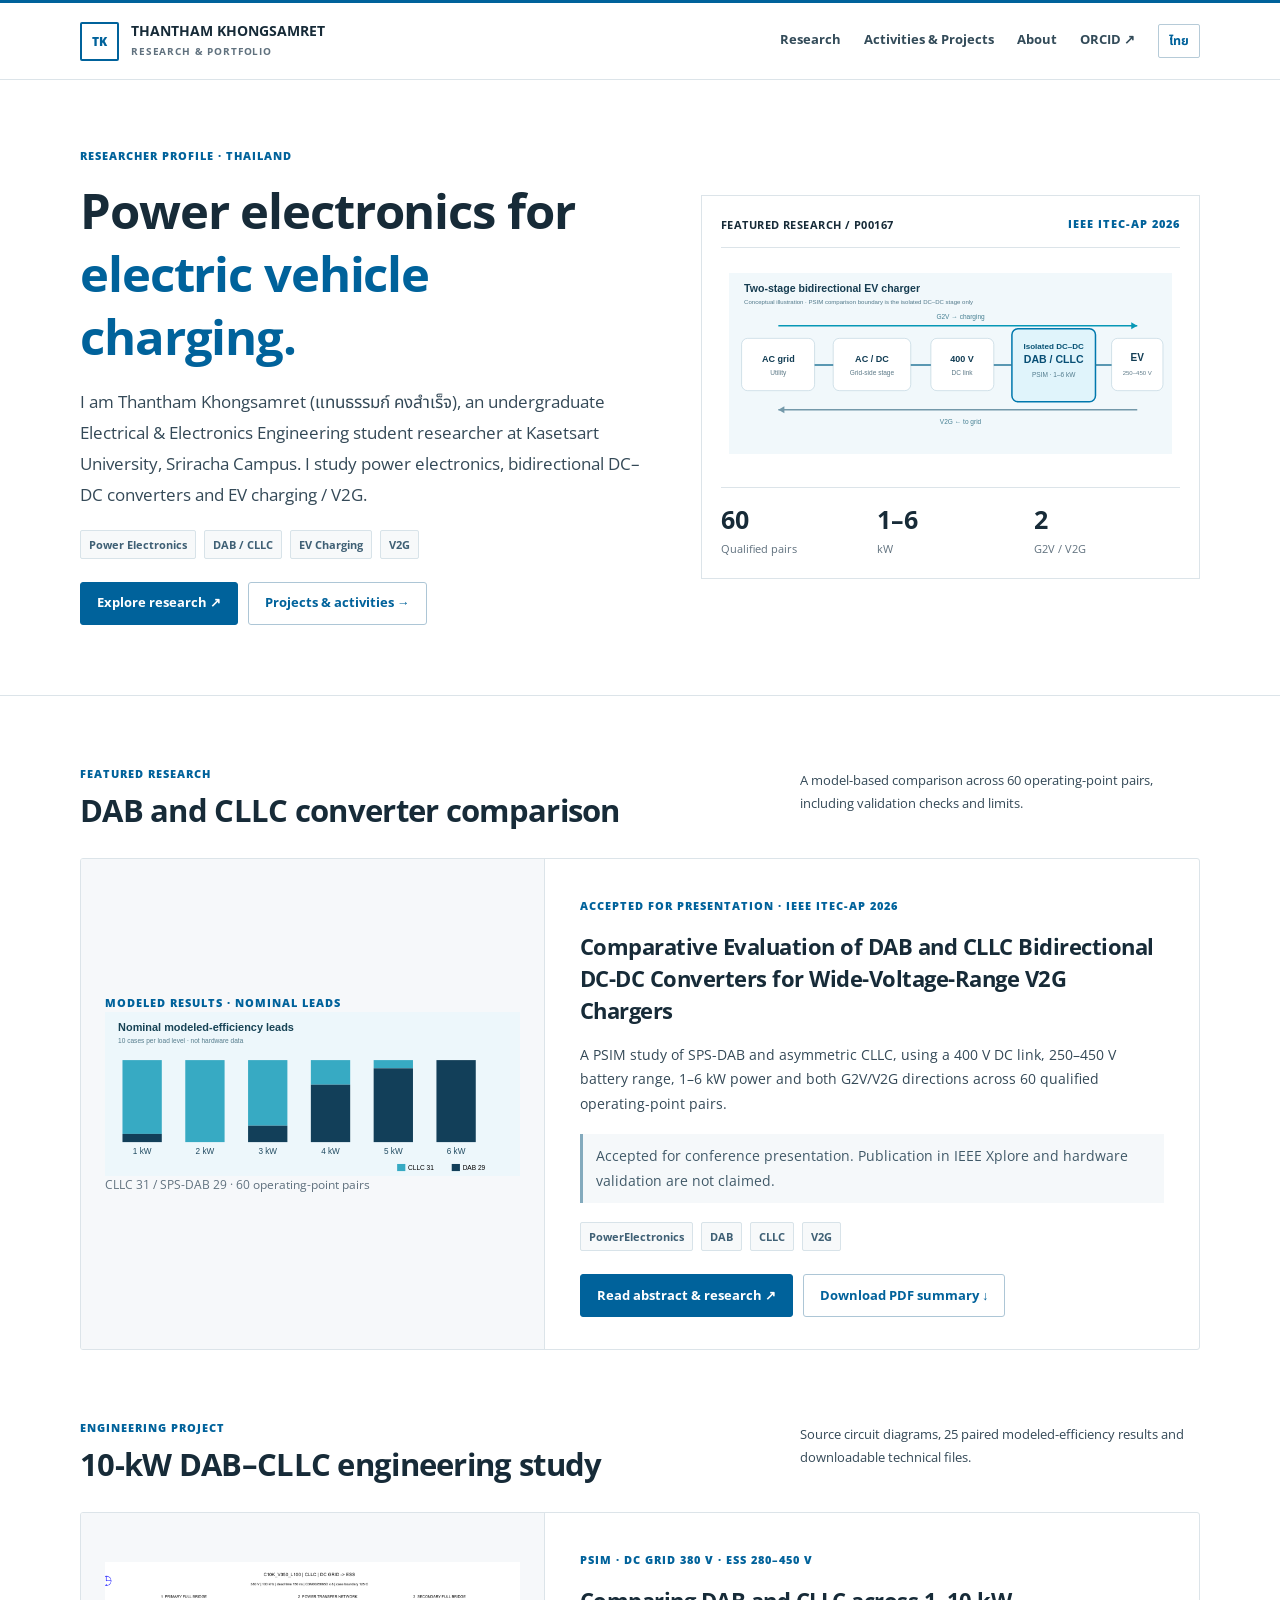
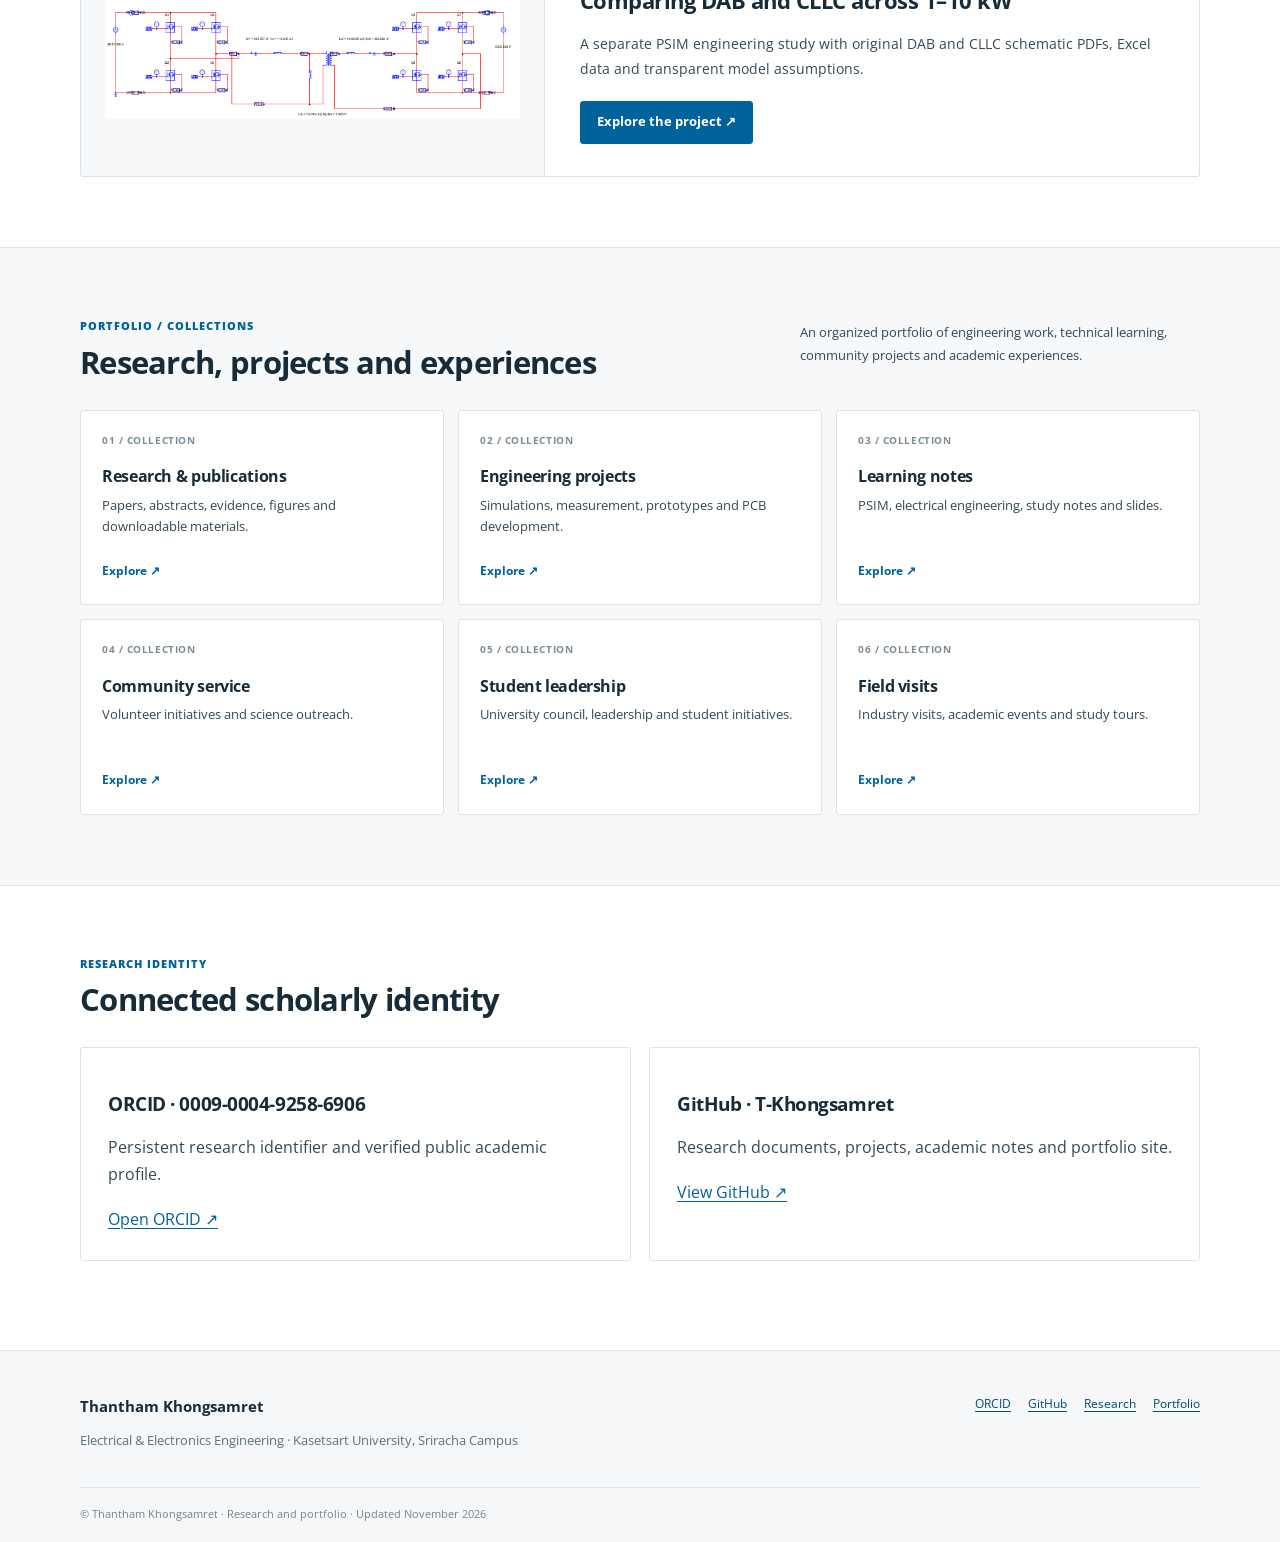
==== commit 7ef24154: "Feature new DAB–CLLC engineering project below main IEEE research" ====
--- a/index.html
+++ b/index.html
@@ -1 +1 @@
-<!doctype html><html lang="en"><head><meta charset="utf-8"><meta name="viewport" content="width=device-width,initial-scale=1"><title>Thantham Khongsamret | Power Electronics &amp; EV Charging Research</title><meta name="description" content="Thantham Khongsamret (แทนธรรมก์ คงสำเร็จ), Kasetsart University engineering student researcher. DAB, CLLC, V2G, EV Charging, PSIM and academic projects."><meta name="robots" content="index,follow,max-image-preview:large"><meta name="author" content="Thantham Khongsamret"><link rel="canonical" href="https://t-khongsamret.github.io/"><link rel="alternate" hreflang="en" href="https://t-khongsamret.github.io/"><link rel="alternate" hreflang="th" href="https://t-khongsamret.github.io/th/"><meta property="og:type" content="website"><meta property="og:title" content="Thantham Khongsamret | Power Electronics &amp; EV Charging Research"><meta property="og:description" content="Thantham Khongsamret (แทนธรรมก์ คงสำเร็จ), Kasetsart University engineering student researcher. DAB, CLLC, V2G, EV Charging, PSIM and academic projects."><meta property="og:url" content="https://t-khongsamret.github.io/"><meta property="og:locale" content="en_US"><meta name="theme-color" content="#0d3045"><link rel="me" href="https://orcid.org/0009-0004-9258-6906"><link rel="icon" type="image/svg+xml" href="/assets/favicon.svg"><link rel="stylesheet" href="/assets/portfolio.css"><script type="application/ld+json">{"@context":"https://schema.org","@type":"ProfilePage","dateCreated":"2026-11-11","dateModified":"2026-11-11","mainEntity":{"@type":"Person","@id":"https://t-khongsamret.github.io/#person","name":"Thantham Khongsamret","givenName":"Thantham","familyName":"Khongsamret","alternateName":"แทนธรรมก์ คงสำเร็จ","description":"Undergraduate electrical engineering student researcher studying power electronics, DAB, CLLC, EV charging and V2G systems.","url":"https://t-khongsamret.github.io/","sameAs":["https://orcid.org/0009-0004-9258-6906","https://github.com/T-Khongsamret"],"affiliation":{"@type":"CollegeOrUniversity","name":"Kasetsart University, Sriracha Campus","url":"https://www.ku.ac.th/"},"knowsAbout":["Power Electronics","Dual Active Bridge","CLLC Resonant Converter","EV Charging","V2G","PSIM"]}}</script></head><body><a class="sno" href="#main">Skip to content</a><header class="top"><div class="wrap top-inner"><a class="logo" href="/"><span class="logomark">TK</span><span><b>THANTHAM KHONGSAMRET</b><small>RESEARCH & PORTFOLIO</small></span></a><nav class="navlinks" aria-label="Main"><a href="/research/">Research</a><a href="/activities/">Activities & Projects</a><a href="/about/">About</a><a href="https://orcid.org/0009-0004-9258-6906" target="_blank" rel="me noopener">ORCID ↗</a><a class="language" href="/th/">ไทย</a></nav></div></header><main id="main"><section class="hero"><div class="wrap hero-grid"><div><div class="eyebrow">RESEARCHER PROFILE · THAILAND</div><h1>Power electronics for <span class="accent">electric vehicle charging.</span></h1><p class="lead">I am Thantham Khongsamret (แทนธรรมก์ คงสำเร็จ), an undergraduate Electrical & Electronics Engineering student researcher at Kasetsart University, Sriracha Campus. I study power electronics, bidirectional DC–DC converters and EV charging / V2G.</p><div class="pills"><span class="pill">Power Electronics</span><span class="pill">DAB / CLLC</span><span class="pill">EV Charging</span><span class="pill">V2G</span></div><div class="btnrow"><a class="btn" href="/research/">Explore research ↗</a><a class="btn light" href="/activities/">Projects & activities →</a></div></div><div class="hero-figure"><div class="figure-cap"><b>FEATURED RESEARCH / P00167</b><span class="eyebrow">IEEE ITEC-AP 2026</span></div><div class="figarea"><img src="/assets/ev-charger.svg" width="880" height="360" alt="Conceptual bidirectional EV charging system with DAB and CLLC"></div><div class="numbers"><div><b>60</b><small>Qualified pairs</small></div><div><b>1–6</b><small>kW</small></div><div><b>2</b><small>G2V / V2G</small></div></div></div></div></section><section class="section"><div class="wrap"><div class="section-header"><div><div class="eyebrow">FEATURED RESEARCH</div><h2>DAB and CLLC converter comparison</h2></div><p>A model-based comparison across 60 operating-point pairs, including validation checks and limits.</p></div><div class="feature"><div class="art"><span class="eyebrow">MODELED RESULTS · NOMINAL LEADS</span><img src="/assets/model-results.svg" alt="DAB and CLLC modeled efficiency lead counts by power" width="760" height="300"><p class="tiny">CLLC 31 / SPS-DAB 29 · 60 operating-point pairs</p></div><div class="body"><span class="eyebrow">ACCEPTED FOR PRESENTATION · IEEE ITEC-AP 2026</span><h3>Comparative Evaluation of DAB and CLLC Bidirectional DC-DC Converters for Wide-Voltage-Range V2G Chargers</h3><p>A PSIM study of SPS-DAB and asymmetric CLLC, using a 400 V DC link, 250–450 V battery range, 1–6 kW power and both G2V/V2G directions across 60 qualified operating-point pairs.</p><p class="note">Accepted for conference presentation. Publication in IEEE Xplore and hardware validation are not claimed.</p><div class="pills"><span class="tag">PowerElectronics</span><span class="tag">DAB</span><span class="tag">CLLC</span><span class="tag">V2G</span></div><div class="btnrow"><a class="btn" href="/research/p00167/">Read abstract & research ↗</a><a class="btn light" href="/files/P00167_research_summary.pdf" target="_blank">Download PDF summary ↓</a></div></div></div></div></section><section class="section soft"><div class="wrap"><div class="section-header"><div><div class="eyebrow">PORTFOLIO / COLLECTIONS</div><h2>Research, projects and experiences</h2></div><p>An organized portfolio of engineering work, technical learning, community projects and academic experiences.</p></div><div class="grid3"><a class="tile" href="/research/"><div class="index">01 / COLLECTION</div><h3>Research & publications</h3><p>Papers, abstracts, evidence, figures and downloadable materials.</p><span>Explore ↗</span></a><a class="tile" href="/activities/#engineering"><div class="index">02 / COLLECTION</div><h3>Engineering projects</h3><p>Simulations, measurement, prototypes and PCB development.</p><span>Explore ↗</span></a><a class="tile" href="/activities/#learning"><div class="index">03 / COLLECTION</div><h3>Learning notes</h3><p>PSIM, electrical engineering, study notes and slides.</p><span>Explore ↗</span></a><a class="tile" href="/activities/#community"><div class="index">04 / COLLECTION</div><h3>Community service</h3><p>Volunteer initiatives and science outreach.</p><span>Explore ↗</span></a><a class="tile" href="/activities/#leadership"><div class="index">05 / COLLECTION</div><h3>Student leadership</h3><p>University council, leadership and student initiatives.</p><span>Explore ↗</span></a><a class="tile" href="/activities/#field-visits"><div class="index">06 / COLLECTION</div><h3>Field visits</h3><p>Industry visits, academic events and study tours.</p><span>Explore ↗</span></a></div></div></section><section class="section"><div class="wrap"><div class="section-header"><div><div class="eyebrow">RESEARCH IDENTITY</div><h2>Connected scholarly identity</h2></div></div><div class="research-grid"><div class="panel"><h3>ORCID · 0009-0004-9258-6906</h3><p>Persistent research identifier and verified public academic profile.</p><a href="https://orcid.org/0009-0004-9258-6906" rel="me">Open ORCID ↗</a></div><div class="panel"><h3>GitHub · T-Khongsamret</h3><p>Research documents, projects, academic notes and portfolio site.</p><a href="https://github.com/T-Khongsamret">View GitHub ↗</a></div></div></div></section></main><footer class="footer"><div class="wrap"><div class="footer-inner"><div><b>Thantham Khongsamret</b><p>Electrical & Electronics Engineering · Kasetsart University, Sriracha Campus</p></div><div class="footerlinks"><a href="https://orcid.org/0009-0004-9258-6906" rel="me">ORCID</a><a href="https://github.com/T-Khongsamret">GitHub</a><a href="/research/">Research</a><a href="/activities/">Portfolio</a></div></div><div class="copyright">© Thantham Khongsamret · Research and portfolio · Updated November 2026</div></div></footer><script src="/assets/portfolio.js" defer></script></body></html>+<!doctype html><html lang="en"><head><meta charset="utf-8"><meta name="viewport" content="width=device-width,initial-scale=1"><title>Thantham Khongsamret | Power Electronics &amp; EV Charging Research</title><meta name="description" content="Thantham Khongsamret (แทนธรรมก์ คงสำเร็จ), Kasetsart University engineering student researcher. DAB, CLLC, V2G, EV Charging, PSIM and academic projects."><meta name="robots" content="index,follow,max-image-preview:large"><meta name="author" content="Thantham Khongsamret"><link rel="canonical" href="https://t-khongsamret.github.io/"><link rel="alternate" hreflang="en" href="https://t-khongsamret.github.io/"><link rel="alternate" hreflang="th" href="https://t-khongsamret.github.io/th/"><meta property="og:type" content="website"><meta property="og:title" content="Thantham Khongsamret | Power Electronics &amp; EV Charging Research"><meta property="og:description" content="Thantham Khongsamret (แทนธรรมก์ คงสำเร็จ), Kasetsart University engineering student researcher. DAB, CLLC, V2G, EV Charging, PSIM and academic projects."><meta property="og:url" content="https://t-khongsamret.github.io/"><meta property="og:locale" content="en_US"><meta name="theme-color" content="#0d3045"><link rel="me" href="https://orcid.org/0009-0004-9258-6906"><link rel="icon" type="image/svg+xml" href="/assets/favicon.svg"><link rel="stylesheet" href="/assets/portfolio.css"><script type="application/ld+json">{"@context":"https://schema.org","@type":"ProfilePage","dateCreated":"2026-11-11","dateModified":"2026-11-11","mainEntity":{"@type":"Person","@id":"https://t-khongsamret.github.io/#person","name":"Thantham Khongsamret","givenName":"Thantham","familyName":"Khongsamret","alternateName":"แทนธรรมก์ คงสำเร็จ","description":"Undergraduate electrical engineering student researcher studying power electronics, DAB, CLLC, EV charging and V2G systems.","url":"https://t-khongsamret.github.io/","sameAs":["https://orcid.org/0009-0004-9258-6906","https://github.com/T-Khongsamret"],"affiliation":{"@type":"CollegeOrUniversity","name":"Kasetsart University, Sriracha Campus","url":"https://www.ku.ac.th/"},"knowsAbout":["Power Electronics","Dual Active Bridge","CLLC Resonant Converter","EV Charging","V2G","PSIM"]}}</script></head><body><a class="sno" href="#main">Skip to content</a><header class="top"><div class="wrap top-inner"><a class="logo" href="/"><span class="logomark">TK</span><span><b>THANTHAM KHONGSAMRET</b><small>RESEARCH & PORTFOLIO</small></span></a><nav class="navlinks" aria-label="Main"><a href="/research/">Research</a><a href="/activities/">Activities & Projects</a><a href="/about/">About</a><a href="https://orcid.org/0009-0004-9258-6906" target="_blank" rel="me noopener">ORCID ↗</a><a class="language" href="/th/">ไทย</a></nav></div></header><main id="main"><section class="hero"><div class="wrap hero-grid"><div><div class="eyebrow">RESEARCHER PROFILE · THAILAND</div><h1>Power electronics for <span class="accent">electric vehicle charging.</span></h1><p class="lead">I am Thantham Khongsamret (แทนธรรมก์ คงสำเร็จ), an undergraduate Electrical & Electronics Engineering student researcher at Kasetsart University, Sriracha Campus. I study power electronics, bidirectional DC–DC converters and EV charging / V2G.</p><div class="pills"><span class="pill">Power Electronics</span><span class="pill">DAB / CLLC</span><span class="pill">EV Charging</span><span class="pill">V2G</span></div><div class="btnrow"><a class="btn" href="/research/">Explore research ↗</a><a class="btn light" href="/activities/">Projects & activities →</a></div></div><div class="hero-figure"><div class="figure-cap"><b>FEATURED RESEARCH / P00167</b><span class="eyebrow">IEEE ITEC-AP 2026</span></div><div class="figarea"><img src="/assets/ev-charger.svg" width="880" height="360" alt="Conceptual bidirectional EV charging system with DAB and CLLC"></div><div class="numbers"><div><b>60</b><small>Qualified pairs</small></div><div><b>1–6</b><small>kW</small></div><div><b>2</b><small>G2V / V2G</small></div></div></div></div></section><section class="section"><div class="wrap"><div class="section-header"><div><div class="eyebrow">FEATURED RESEARCH</div><h2>DAB and CLLC converter comparison</h2></div><p>A model-based comparison across 60 operating-point pairs, including validation checks and limits.</p></div><div class="feature"><div class="art"><span class="eyebrow">MODELED RESULTS · NOMINAL LEADS</span><img src="/assets/model-results.svg" alt="DAB and CLLC modeled efficiency lead counts by power" width="760" height="300"><p class="tiny">CLLC 31 / SPS-DAB 29 · 60 operating-point pairs</p></div><div class="body"><span class="eyebrow">ACCEPTED FOR PRESENTATION · IEEE ITEC-AP 2026</span><h3>Comparative Evaluation of DAB and CLLC Bidirectional DC-DC Converters for Wide-Voltage-Range V2G Chargers</h3><p>A PSIM study of SPS-DAB and asymmetric CLLC, using a 400 V DC link, 250–450 V battery range, 1–6 kW power and both G2V/V2G directions across 60 qualified operating-point pairs.</p><p class="note">Accepted for conference presentation. Publication in IEEE Xplore and hardware validation are not claimed.</p><div class="pills"><span class="tag">PowerElectronics</span><span class="tag">DAB</span><span class="tag">CLLC</span><span class="tag">V2G</span></div><div class="btnrow"><a class="btn" href="/research/p00167/">Read abstract & research ↗</a><a class="btn light" href="/files/P00167_research_summary.pdf" target="_blank">Download PDF summary ↓</a></div></div></div></div></section><section class="section" style="padding-top:0"><div class="wrap"><div class="section-header"><div><div class="eyebrow">ENGINEERING PROJECT</div><h2>10-kW DAB–CLLC engineering study</h2></div><p>Source circuit diagrams, 25 paired modeled-efficiency results and downloadable technical files.</p></div><div class="feature"><div class="art"><a href="/projects/dab-cllc-10kw/"><img src="/assets/cllc-350v-circuit.png" width="1354" height="512" alt="CLLC converter schematic at ESS 350 V" loading="lazy"></a></div><div class="body"><span class="eyebrow">PSIM · DC GRID 380 V · ESS 280–450 V</span><h3>Comparing DAB and CLLC across 1–10 kW</h3><p>A separate PSIM engineering study with original DAB and CLLC schematic PDFs, Excel data and transparent model assumptions.</p><div class="btnrow"><a class="btn" href="/projects/dab-cllc-10kw/">Explore the project ↗</a></div></div></div></div></section><section class="section soft"><div class="wrap"><div class="section-header"><div><div class="eyebrow">PORTFOLIO / COLLECTIONS</div><h2>Research, projects and experiences</h2></div><p>An organized portfolio of engineering work, technical learning, community projects and academic experiences.</p></div><div class="grid3"><a class="tile" href="/research/"><div class="index">01 / COLLECTION</div><h3>Research & publications</h3><p>Papers, abstracts, evidence, figures and downloadable materials.</p><span>Explore ↗</span></a><a class="tile" href="/activities/#engineering"><div class="index">02 / COLLECTION</div><h3>Engineering projects</h3><p>Simulations, measurement, prototypes and PCB development.</p><span>Explore ↗</span></a><a class="tile" href="/activities/#learning"><div class="index">03 / COLLECTION</div><h3>Learning notes</h3><p>PSIM, electrical engineering, study notes and slides.</p><span>Explore ↗</span></a><a class="tile" href="/activities/#community"><div class="index">04 / COLLECTION</div><h3>Community service</h3><p>Volunteer initiatives and science outreach.</p><span>Explore ↗</span></a><a class="tile" href="/activities/#leadership"><div class="index">05 / COLLECTION</div><h3>Student leadership</h3><p>University council, leadership and student initiatives.</p><span>Explore ↗</span></a><a class="tile" href="/activities/#field-visits"><div class="index">06 / COLLECTION</div><h3>Field visits</h3><p>Industry visits, academic events and study tours.</p><span>Explore ↗</span></a></div></div></section><section class="section"><div class="wrap"><div class="section-header"><div><div class="eyebrow">RESEARCH IDENTITY</div><h2>Connected scholarly identity</h2></div></div><div class="research-grid"><div class="panel"><h3>ORCID · 0009-0004-9258-6906</h3><p>Persistent research identifier and verified public academic profile.</p><a href="https://orcid.org/0009-0004-9258-6906" rel="me">Open ORCID ↗</a></div><div class="panel"><h3>GitHub · T-Khongsamret</h3><p>Research documents, projects, academic notes and portfolio site.</p><a href="https://github.com/T-Khongsamret">View GitHub ↗</a></div></div></div></section></main><footer class="footer"><div class="wrap"><div class="footer-inner"><div><b>Thantham Khongsamret</b><p>Electrical & Electronics Engineering · Kasetsart University, Sriracha Campus</p></div><div class="footerlinks"><a href="https://orcid.org/0009-0004-9258-6906" rel="me">ORCID</a><a href="https://github.com/T-Khongsamret">GitHub</a><a href="/research/">Research</a><a href="/activities/">Portfolio</a></div></div><div class="copyright">© Thantham Khongsamret · Research and portfolio · Updated November 2026</div></div></footer><script src="/assets/portfolio.js" defer></script></body></html>
--- a/assets/portfolio.css
+++ b/assets/portfolio.css
@@ -14,3 +14,18 @@
 section[id]{scroll-margin-top:100px}[hidden]{display:none!important}
 @media(max-width:950px){.hero-grid,.paper-layout,.about-grid{grid-template-columns:1fr}.hero{padding:52px 0}.side{position:static}.grid3{grid-template-columns:repeat(2,1fr)}}
 @media(max-width:670px){body{font-size:14.5px}.wrap{width:calc(100% - 30px)}.top-inner{display:block;padding:13px 0;min-height:0}.logo{margin-bottom:10px}.navlinks{justify-content:flex-start;gap:12px}.navlinks a{font-size:11px;padding:5px 0}.hero{padding:39px 0}.hero h1{font-size:2.12rem}.lead,.hero .lead{font-size:15px}.section{padding:43px 0}.section-header{display:block}.section-header p{margin-top:12px}.grid3,.feature,.research-grid,.metrics{grid-template-columns:1fr}.feature .art{border-right:0;border-bottom:1px solid var(--line)}.feature .body{padding:23px}.tile{min-height:0}.tile p{min-height:0}.paper-card,.panel{padding:19px}.metric{border-right:0;border-bottom:1px solid var(--line)}.metric:last-child{border:0}.pagehero{padding:37px 0}.pagehero h1{font-size:2rem}.responsive-frame{height:445px}.footer-inner{display:block}.footerlinks{margin-top:20px}.facts{grid-template-columns:1fr;gap:4px}}
+
+
+/* Engineering project documentation */
+.schematics-grid{display:grid;grid-template-columns:repeat(2,minmax(0,1fr));gap:24px;align-items:start;margin-top:22px}
+.schematics-grid article{min-width:0}.schematics-grid h3{font-size:18px}.schematics-grid p{font-size:13.5px;line-height:1.8}
+.project-schematic{width:100%;height:auto;display:block;object-fit:contain;background:#fff;border:1px solid var(--line);padding:7px;transition:border-color .18s}
+a:hover .project-schematic{border-color:var(--blue)}.file-actions{font-weight:700;font-size:12px!important;margin-top:14px}
+.table-scroll{overflow-x:auto;border:1px solid var(--line);margin:18px 0 12px}
+.results-table{width:100%;border-collapse:collapse;min-width:570px;background:white;font-size:12px;line-height:1.55}
+.results-table th{background:#f2f6f8;color:#29495f;text-align:left;font-size:11px;padding:12px;border-bottom:2px solid #bdccd5;white-space:nowrap}
+.results-table td{padding:9px 12px;border-bottom:1px solid var(--line);font-variant-numeric:tabular-nums;white-space:nowrap}
+.results-table tbody tr:nth-child(even){background:#fbfcfd}.results-table .positive{color:#8a501a}.results-table .negative{color:#00629b}
+.resource-list{border-top:1px solid var(--line)}.resource-list a{display:flex;align-items:center;justify-content:space-between;gap:16px;text-decoration:none;padding:16px 0;border-bottom:1px solid var(--line)}.resource-list a strong{font-size:13px;color:var(--ink)}.resource-list a span{font-size:12px;color:var(--blue);text-align:right}
+.project-thumb{display:block;width:100%;height:auto;border:1px solid #e0e7eb;background:#fff;margin:10px 0 14px;object-fit:cover}
+@media(max-width:750px){.schematics-grid{grid-template-columns:1fr}.resource-list a{display:block}.resource-list a span{display:block;text-align:left;margin-top:5px}.results-table{font-size:11px}}
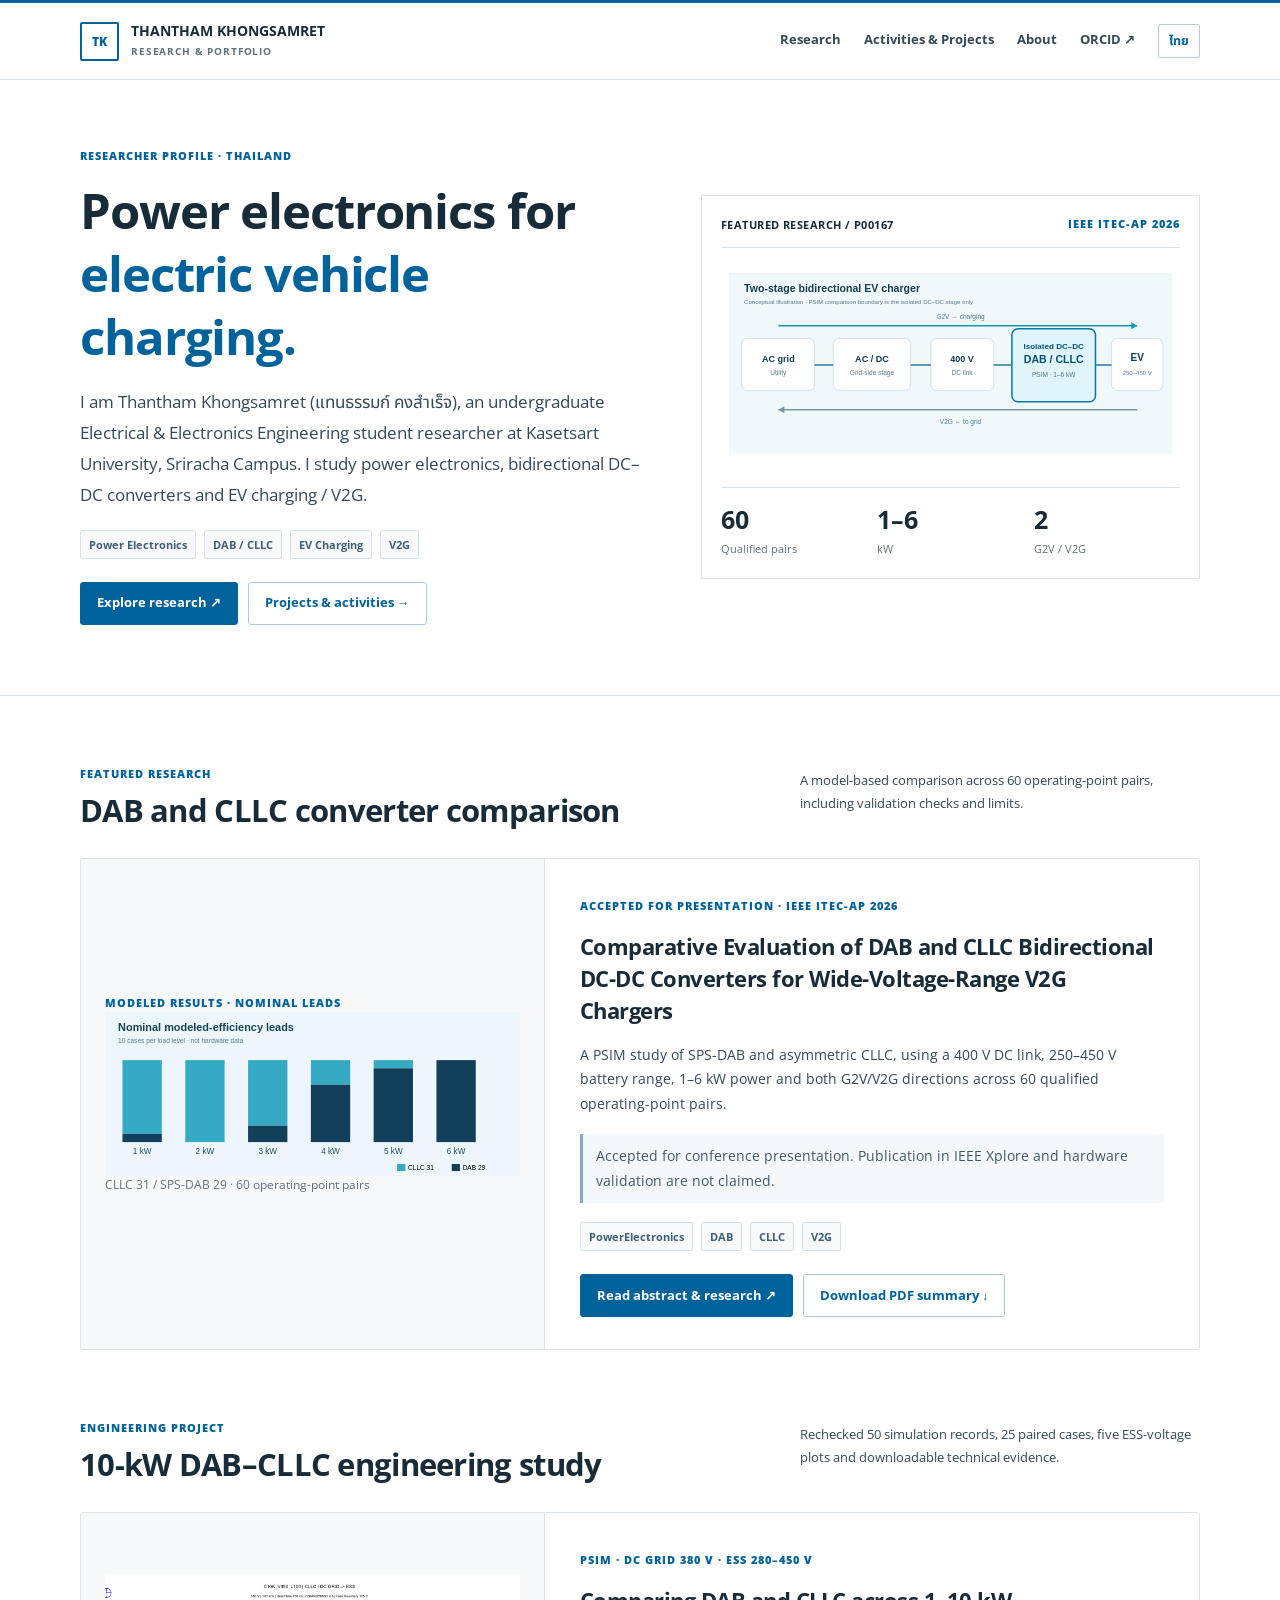
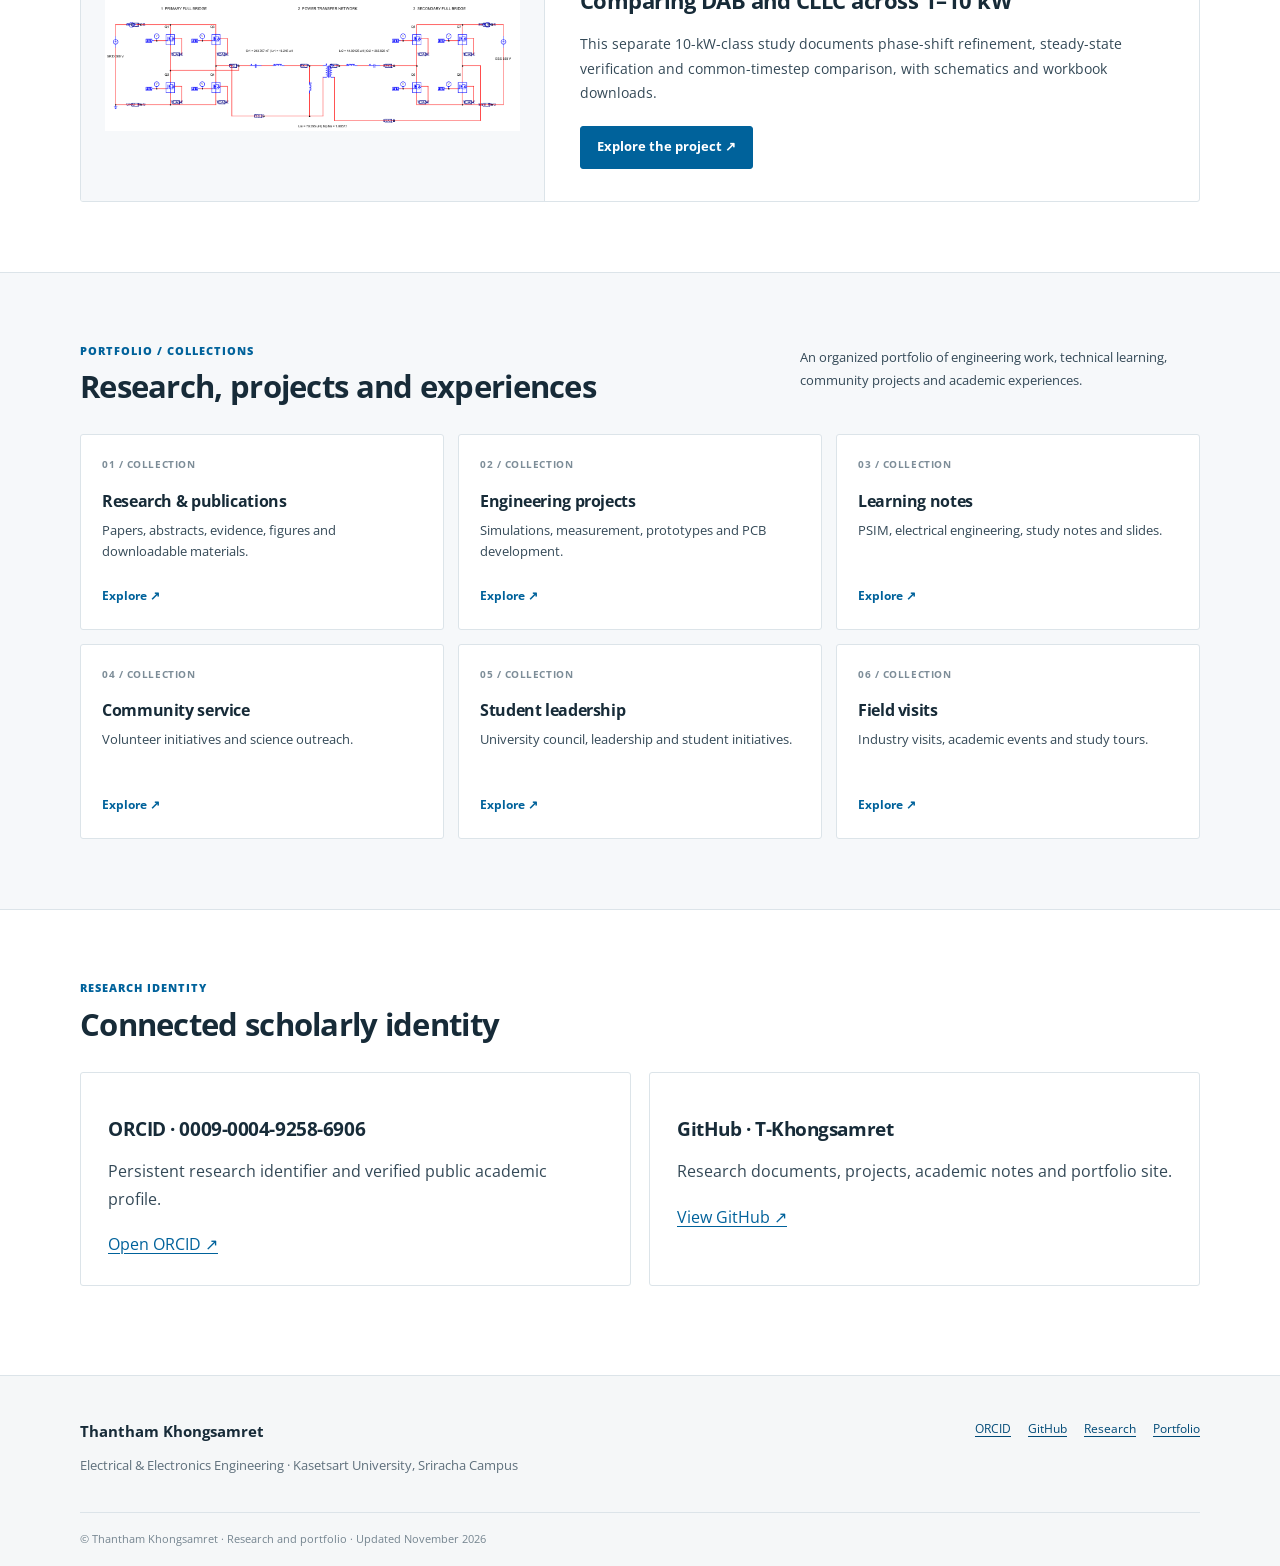
==== commit 2dee2088: "Update portfolio previews to reflect qualified 10 kW recheck and five-voltage results" ====
--- a/index.html
+++ b/index.html
@@ -1 +1 @@
-<!doctype html><html lang="en"><head><meta charset="utf-8"><meta name="viewport" content="width=device-width,initial-scale=1"><title>Thantham Khongsamret | Power Electronics &amp; EV Charging Research</title><meta name="description" content="Thantham Khongsamret (แทนธรรมก์ คงสำเร็จ), Kasetsart University engineering student researcher. DAB, CLLC, V2G, EV Charging, PSIM and academic projects."><meta name="robots" content="index,follow,max-image-preview:large"><meta name="author" content="Thantham Khongsamret"><link rel="canonical" href="https://t-khongsamret.github.io/"><link rel="alternate" hreflang="en" href="https://t-khongsamret.github.io/"><link rel="alternate" hreflang="th" href="https://t-khongsamret.github.io/th/"><meta property="og:type" content="website"><meta property="og:title" content="Thantham Khongsamret | Power Electronics &amp; EV Charging Research"><meta property="og:description" content="Thantham Khongsamret (แทนธรรมก์ คงสำเร็จ), Kasetsart University engineering student researcher. DAB, CLLC, V2G, EV Charging, PSIM and academic projects."><meta property="og:url" content="https://t-khongsamret.github.io/"><meta property="og:locale" content="en_US"><meta name="theme-color" content="#0d3045"><link rel="me" href="https://orcid.org/0009-0004-9258-6906"><link rel="icon" type="image/svg+xml" href="/assets/favicon.svg"><link rel="stylesheet" href="/assets/portfolio.css"><script type="application/ld+json">{"@context":"https://schema.org","@type":"ProfilePage","dateCreated":"2026-11-11","dateModified":"2026-11-11","mainEntity":{"@type":"Person","@id":"https://t-khongsamret.github.io/#person","name":"Thantham Khongsamret","givenName":"Thantham","familyName":"Khongsamret","alternateName":"แทนธรรมก์ คงสำเร็จ","description":"Undergraduate electrical engineering student researcher studying power electronics, DAB, CLLC, EV charging and V2G systems.","url":"https://t-khongsamret.github.io/","sameAs":["https://orcid.org/0009-0004-9258-6906","https://github.com/T-Khongsamret"],"affiliation":{"@type":"CollegeOrUniversity","name":"Kasetsart University, Sriracha Campus","url":"https://www.ku.ac.th/"},"knowsAbout":["Power Electronics","Dual Active Bridge","CLLC Resonant Converter","EV Charging","V2G","PSIM"]}}</script></head><body><a class="sno" href="#main">Skip to content</a><header class="top"><div class="wrap top-inner"><a class="logo" href="/"><span class="logomark">TK</span><span><b>THANTHAM KHONGSAMRET</b><small>RESEARCH & PORTFOLIO</small></span></a><nav class="navlinks" aria-label="Main"><a href="/research/">Research</a><a href="/activities/">Activities & Projects</a><a href="/about/">About</a><a href="https://orcid.org/0009-0004-9258-6906" target="_blank" rel="me noopener">ORCID ↗</a><a class="language" href="/th/">ไทย</a></nav></div></header><main id="main"><section class="hero"><div class="wrap hero-grid"><div><div class="eyebrow">RESEARCHER PROFILE · THAILAND</div><h1>Power electronics for <span class="accent">electric vehicle charging.</span></h1><p class="lead">I am Thantham Khongsamret (แทนธรรมก์ คงสำเร็จ), an undergraduate Electrical & Electronics Engineering student researcher at Kasetsart University, Sriracha Campus. I study power electronics, bidirectional DC–DC converters and EV charging / V2G.</p><div class="pills"><span class="pill">Power Electronics</span><span class="pill">DAB / CLLC</span><span class="pill">EV Charging</span><span class="pill">V2G</span></div><div class="btnrow"><a class="btn" href="/research/">Explore research ↗</a><a class="btn light" href="/activities/">Projects & activities →</a></div></div><div class="hero-figure"><div class="figure-cap"><b>FEATURED RESEARCH / P00167</b><span class="eyebrow">IEEE ITEC-AP 2026</span></div><div class="figarea"><img src="/assets/ev-charger.svg" width="880" height="360" alt="Conceptual bidirectional EV charging system with DAB and CLLC"></div><div class="numbers"><div><b>60</b><small>Qualified pairs</small></div><div><b>1–6</b><small>kW</small></div><div><b>2</b><small>G2V / V2G</small></div></div></div></div></section><section class="section"><div class="wrap"><div class="section-header"><div><div class="eyebrow">FEATURED RESEARCH</div><h2>DAB and CLLC converter comparison</h2></div><p>A model-based comparison across 60 operating-point pairs, including validation checks and limits.</p></div><div class="feature"><div class="art"><span class="eyebrow">MODELED RESULTS · NOMINAL LEADS</span><img src="/assets/model-results.svg" alt="DAB and CLLC modeled efficiency lead counts by power" width="760" height="300"><p class="tiny">CLLC 31 / SPS-DAB 29 · 60 operating-point pairs</p></div><div class="body"><span class="eyebrow">ACCEPTED FOR PRESENTATION · IEEE ITEC-AP 2026</span><h3>Comparative Evaluation of DAB and CLLC Bidirectional DC-DC Converters for Wide-Voltage-Range V2G Chargers</h3><p>A PSIM study of SPS-DAB and asymmetric CLLC, using a 400 V DC link, 250–450 V battery range, 1–6 kW power and both G2V/V2G directions across 60 qualified operating-point pairs.</p><p class="note">Accepted for conference presentation. Publication in IEEE Xplore and hardware validation are not claimed.</p><div class="pills"><span class="tag">PowerElectronics</span><span class="tag">DAB</span><span class="tag">CLLC</span><span class="tag">V2G</span></div><div class="btnrow"><a class="btn" href="/research/p00167/">Read abstract & research ↗</a><a class="btn light" href="/files/P00167_research_summary.pdf" target="_blank">Download PDF summary ↓</a></div></div></div></div></section><section class="section" style="padding-top:0"><div class="wrap"><div class="section-header"><div><div class="eyebrow">ENGINEERING PROJECT</div><h2>10-kW DAB–CLLC engineering study</h2></div><p>Source circuit diagrams, 25 paired modeled-efficiency results and downloadable technical files.</p></div><div class="feature"><div class="art"><a href="/projects/dab-cllc-10kw/"><img src="/assets/cllc-350v-circuit.png" width="1354" height="512" alt="CLLC converter schematic at ESS 350 V" loading="lazy"></a></div><div class="body"><span class="eyebrow">PSIM · DC GRID 380 V · ESS 280–450 V</span><h3>Comparing DAB and CLLC across 1–10 kW</h3><p>A separate PSIM engineering study with original DAB and CLLC schematic PDFs, Excel data and transparent model assumptions.</p><div class="btnrow"><a class="btn" href="/projects/dab-cllc-10kw/">Explore the project ↗</a></div></div></div></div></section><section class="section soft"><div class="wrap"><div class="section-header"><div><div class="eyebrow">PORTFOLIO / COLLECTIONS</div><h2>Research, projects and experiences</h2></div><p>An organized portfolio of engineering work, technical learning, community projects and academic experiences.</p></div><div class="grid3"><a class="tile" href="/research/"><div class="index">01 / COLLECTION</div><h3>Research & publications</h3><p>Papers, abstracts, evidence, figures and downloadable materials.</p><span>Explore ↗</span></a><a class="tile" href="/activities/#engineering"><div class="index">02 / COLLECTION</div><h3>Engineering projects</h3><p>Simulations, measurement, prototypes and PCB development.</p><span>Explore ↗</span></a><a class="tile" href="/activities/#learning"><div class="index">03 / COLLECTION</div><h3>Learning notes</h3><p>PSIM, electrical engineering, study notes and slides.</p><span>Explore ↗</span></a><a class="tile" href="/activities/#community"><div class="index">04 / COLLECTION</div><h3>Community service</h3><p>Volunteer initiatives and science outreach.</p><span>Explore ↗</span></a><a class="tile" href="/activities/#leadership"><div class="index">05 / COLLECTION</div><h3>Student leadership</h3><p>University council, leadership and student initiatives.</p><span>Explore ↗</span></a><a class="tile" href="/activities/#field-visits"><div class="index">06 / COLLECTION</div><h3>Field visits</h3><p>Industry visits, academic events and study tours.</p><span>Explore ↗</span></a></div></div></section><section class="section"><div class="wrap"><div class="section-header"><div><div class="eyebrow">RESEARCH IDENTITY</div><h2>Connected scholarly identity</h2></div></div><div class="research-grid"><div class="panel"><h3>ORCID · 0009-0004-9258-6906</h3><p>Persistent research identifier and verified public academic profile.</p><a href="https://orcid.org/0009-0004-9258-6906" rel="me">Open ORCID ↗</a></div><div class="panel"><h3>GitHub · T-Khongsamret</h3><p>Research documents, projects, academic notes and portfolio site.</p><a href="https://github.com/T-Khongsamret">View GitHub ↗</a></div></div></div></section></main><footer class="footer"><div class="wrap"><div class="footer-inner"><div><b>Thantham Khongsamret</b><p>Electrical & Electronics Engineering · Kasetsart University, Sriracha Campus</p></div><div class="footerlinks"><a href="https://orcid.org/0009-0004-9258-6906" rel="me">ORCID</a><a href="https://github.com/T-Khongsamret">GitHub</a><a href="/research/">Research</a><a href="/activities/">Portfolio</a></div></div><div class="copyright">© Thantham Khongsamret · Research and portfolio · Updated November 2026</div></div></footer><script src="/assets/portfolio.js" defer></script></body></html>+<!doctype html><html lang="en"><head><meta charset="utf-8"><meta name="viewport" content="width=device-width,initial-scale=1"><title>Thantham Khongsamret | Power Electronics &amp; EV Charging Research</title><meta name="description" content="Thantham Khongsamret (แทนธรรมก์ คงสำเร็จ), Kasetsart University engineering student researcher. DAB, CLLC, V2G, EV Charging, PSIM and academic projects."><meta name="robots" content="index,follow,max-image-preview:large"><meta name="author" content="Thantham Khongsamret"><link rel="canonical" href="https://t-khongsamret.github.io/"><link rel="alternate" hreflang="en" href="https://t-khongsamret.github.io/"><link rel="alternate" hreflang="th" href="https://t-khongsamret.github.io/th/"><meta property="og:type" content="website"><meta property="og:title" content="Thantham Khongsamret | Power Electronics &amp; EV Charging Research"><meta property="og:description" content="Thantham Khongsamret (แทนธรรมก์ คงสำเร็จ), Kasetsart University engineering student researcher. DAB, CLLC, V2G, EV Charging, PSIM and academic projects."><meta property="og:url" content="https://t-khongsamret.github.io/"><meta property="og:locale" content="en_US"><meta name="theme-color" content="#0d3045"><link rel="me" href="https://orcid.org/0009-0004-9258-6906"><link rel="icon" type="image/svg+xml" href="/assets/favicon.svg"><link rel="stylesheet" href="/assets/portfolio.css"><script type="application/ld+json">{"@context":"https://schema.org","@type":"ProfilePage","dateCreated":"2026-11-11","dateModified":"2026-11-11","mainEntity":{"@type":"Person","@id":"https://t-khongsamret.github.io/#person","name":"Thantham Khongsamret","givenName":"Thantham","familyName":"Khongsamret","alternateName":"แทนธรรมก์ คงสำเร็จ","description":"Undergraduate electrical engineering student researcher studying power electronics, DAB, CLLC, EV charging and V2G systems.","url":"https://t-khongsamret.github.io/","sameAs":["https://orcid.org/0009-0004-9258-6906","https://github.com/T-Khongsamret"],"affiliation":{"@type":"CollegeOrUniversity","name":"Kasetsart University, Sriracha Campus","url":"https://www.ku.ac.th/"},"knowsAbout":["Power Electronics","Dual Active Bridge","CLLC Resonant Converter","EV Charging","V2G","PSIM"]}}</script></head><body><a class="sno" href="#main">Skip to content</a><header class="top"><div class="wrap top-inner"><a class="logo" href="/"><span class="logomark">TK</span><span><b>THANTHAM KHONGSAMRET</b><small>RESEARCH & PORTFOLIO</small></span></a><nav class="navlinks" aria-label="Main"><a href="/research/">Research</a><a href="/activities/">Activities & Projects</a><a href="/about/">About</a><a href="https://orcid.org/0009-0004-9258-6906" target="_blank" rel="me noopener">ORCID ↗</a><a class="language" href="/th/">ไทย</a></nav></div></header><main id="main"><section class="hero"><div class="wrap hero-grid"><div><div class="eyebrow">RESEARCHER PROFILE · THAILAND</div><h1>Power electronics for <span class="accent">electric vehicle charging.</span></h1><p class="lead">I am Thantham Khongsamret (แทนธรรมก์ คงสำเร็จ), an undergraduate Electrical & Electronics Engineering student researcher at Kasetsart University, Sriracha Campus. I study power electronics, bidirectional DC–DC converters and EV charging / V2G.</p><div class="pills"><span class="pill">Power Electronics</span><span class="pill">DAB / CLLC</span><span class="pill">EV Charging</span><span class="pill">V2G</span></div><div class="btnrow"><a class="btn" href="/research/">Explore research ↗</a><a class="btn light" href="/activities/">Projects & activities →</a></div></div><div class="hero-figure"><div class="figure-cap"><b>FEATURED RESEARCH / P00167</b><span class="eyebrow">IEEE ITEC-AP 2026</span></div><div class="figarea"><img src="/assets/ev-charger.svg" width="880" height="360" alt="Conceptual bidirectional EV charging system with DAB and CLLC"></div><div class="numbers"><div><b>60</b><small>Qualified pairs</small></div><div><b>1–6</b><small>kW</small></div><div><b>2</b><small>G2V / V2G</small></div></div></div></div></section><section class="section"><div class="wrap"><div class="section-header"><div><div class="eyebrow">FEATURED RESEARCH</div><h2>DAB and CLLC converter comparison</h2></div><p>A model-based comparison across 60 operating-point pairs, including validation checks and limits.</p></div><div class="feature"><div class="art"><span class="eyebrow">MODELED RESULTS · NOMINAL LEADS</span><img src="/assets/model-results.svg" alt="DAB and CLLC modeled efficiency lead counts by power" width="760" height="300"><p class="tiny">CLLC 31 / SPS-DAB 29 · 60 operating-point pairs</p></div><div class="body"><span class="eyebrow">ACCEPTED FOR PRESENTATION · IEEE ITEC-AP 2026</span><h3>Comparative Evaluation of DAB and CLLC Bidirectional DC-DC Converters for Wide-Voltage-Range V2G Chargers</h3><p>A PSIM study of SPS-DAB and asymmetric CLLC, using a 400 V DC link, 250–450 V battery range, 1–6 kW power and both G2V/V2G directions across 60 qualified operating-point pairs.</p><p class="note">Accepted for conference presentation. Publication in IEEE Xplore and hardware validation are not claimed.</p><div class="pills"><span class="tag">PowerElectronics</span><span class="tag">DAB</span><span class="tag">CLLC</span><span class="tag">V2G</span></div><div class="btnrow"><a class="btn" href="/research/p00167/">Read abstract & research ↗</a><a class="btn light" href="/files/P00167_research_summary.pdf" target="_blank">Download PDF summary ↓</a></div></div></div></div></section><section class="section" style="padding-top:0"><div class="wrap"><div class="section-header"><div><div class="eyebrow">ENGINEERING PROJECT</div><h2>10-kW DAB–CLLC engineering study</h2></div><p>Rechecked 50 simulation records, 25 paired cases, five ESS-voltage plots and downloadable technical evidence.</p></div><div class="feature"><div class="art"><a href="/projects/dab-cllc-10kw/"><img src="/assets/cllc-350v-circuit.png" width="1354" height="512" alt="CLLC converter schematic at ESS 350 V" loading="lazy"></a></div><div class="body"><span class="eyebrow">PSIM · DC GRID 380 V · ESS 280–450 V</span><h3>Comparing DAB and CLLC across 1–10 kW</h3><p>This separate 10-kW-class study documents phase-shift refinement, steady-state verification and common-timestep comparison, with schematics and workbook downloads.</p><div class="btnrow"><a class="btn" href="/projects/dab-cllc-10kw/">Explore the project ↗</a></div></div></div></div></section><section class="section soft"><div class="wrap"><div class="section-header"><div><div class="eyebrow">PORTFOLIO / COLLECTIONS</div><h2>Research, projects and experiences</h2></div><p>An organized portfolio of engineering work, technical learning, community projects and academic experiences.</p></div><div class="grid3"><a class="tile" href="/research/"><div class="index">01 / COLLECTION</div><h3>Research & publications</h3><p>Papers, abstracts, evidence, figures and downloadable materials.</p><span>Explore ↗</span></a><a class="tile" href="/activities/#engineering"><div class="index">02 / COLLECTION</div><h3>Engineering projects</h3><p>Simulations, measurement, prototypes and PCB development.</p><span>Explore ↗</span></a><a class="tile" href="/activities/#learning"><div class="index">03 / COLLECTION</div><h3>Learning notes</h3><p>PSIM, electrical engineering, study notes and slides.</p><span>Explore ↗</span></a><a class="tile" href="/activities/#community"><div class="index">04 / COLLECTION</div><h3>Community service</h3><p>Volunteer initiatives and science outreach.</p><span>Explore ↗</span></a><a class="tile" href="/activities/#leadership"><div class="index">05 / COLLECTION</div><h3>Student leadership</h3><p>University council, leadership and student initiatives.</p><span>Explore ↗</span></a><a class="tile" href="/activities/#field-visits"><div class="index">06 / COLLECTION</div><h3>Field visits</h3><p>Industry visits, academic events and study tours.</p><span>Explore ↗</span></a></div></div></section><section class="section"><div class="wrap"><div class="section-header"><div><div class="eyebrow">RESEARCH IDENTITY</div><h2>Connected scholarly identity</h2></div></div><div class="research-grid"><div class="panel"><h3>ORCID · 0009-0004-9258-6906</h3><p>Persistent research identifier and verified public academic profile.</p><a href="https://orcid.org/0009-0004-9258-6906" rel="me">Open ORCID ↗</a></div><div class="panel"><h3>GitHub · T-Khongsamret</h3><p>Research documents, projects, academic notes and portfolio site.</p><a href="https://github.com/T-Khongsamret">View GitHub ↗</a></div></div></div></section></main><footer class="footer"><div class="wrap"><div class="footer-inner"><div><b>Thantham Khongsamret</b><p>Electrical & Electronics Engineering · Kasetsart University, Sriracha Campus</p></div><div class="footerlinks"><a href="https://orcid.org/0009-0004-9258-6906" rel="me">ORCID</a><a href="https://github.com/T-Khongsamret">GitHub</a><a href="/research/">Research</a><a href="/activities/">Portfolio</a></div></div><div class="copyright">© Thantham Khongsamret · Research and portfolio · Updated November 2026</div></div></footer><script src="/assets/portfolio.js" defer></script></body></html>
--- a/assets/portfolio.css
+++ b/assets/portfolio.css
@@ -29,3 +29,26 @@
 .resource-list{border-top:1px solid var(--line)}.resource-list a{display:flex;align-items:center;justify-content:space-between;gap:16px;text-decoration:none;padding:16px 0;border-bottom:1px solid var(--line)}.resource-list a strong{font-size:13px;color:var(--ink)}.resource-list a span{font-size:12px;color:var(--blue);text-align:right}
 .project-thumb{display:block;width:100%;height:auto;border:1px solid #e0e7eb;background:#fff;margin:10px 0 14px;object-fit:cover}
 @media(max-width:750px){.schematics-grid{grid-template-columns:1fr}.resource-list a{display:block}.resource-list a span{display:block;text-align:left;margin-top:5px}.results-table{font-size:11px}}
+
+
+/* Verified 10 kW study: editorial charts and technical appendices */
+.eff-chart-grid{display:grid;grid-template-columns:repeat(2,minmax(0,1fr));gap:15px;margin:18px 0 12px}
+.eff-chart{margin:0;padding:15px 16px 12px;background:#fff;border:1px solid #dce4e9;border-radius:3px;min-width:0}
+.eff-chart figcaption{display:flex;align-items:baseline;justify-content:space-between;flex-wrap:wrap;gap:12px;margin-bottom:6px;font-size:12px;color:#526879}
+.eff-chart figcaption strong{font-size:14px;color:#203644}.eff-chart svg{width:100%;height:auto;display:block}
+.process-grid,.method-grid{display:grid;grid-template-columns:repeat(2,minmax(0,1fr));gap:15px;margin:20px 0}
+.process-step,.method-grid>div{padding:18px;background:#f7fafb;border:1px solid #e1e8ed;border-radius:3px;min-width:0}
+.process-step b{display:block;font-size:12px;color:#00629b;margin-bottom:7px}
+.process-step p,.method-grid p{margin:0;font-size:12.6px;line-height:1.75}
+.method-grid h3{margin:0 0 9px;font-size:15px}
+.method-grid code{font:12px/1.85 ui-monospace,Consolas,monospace;overflow-wrap:anywhere;color:#1d4963}
+.technical-details{border:1px solid #d4e0e8;border-radius:3px;margin:22px 0 0;background:white}
+.technical-details summary{padding:12px 15px;cursor:pointer;font-size:13px;font-weight:700;color:#00629b}
+.technical-details[open] summary{border-bottom:1px solid #dce4e9}
+.technical-details>p,.technical-details>.table-scroll{margin:14px 15px}
+.related-grid{display:grid;grid-template-columns:repeat(2,minmax(0,1fr));gap:13px;margin:18px 0 22px}
+.related-grid a{border:1px solid #d8e3e9;background:#fbfcfd;padding:17px;text-decoration:none;color:#244455;border-radius:3px}
+.related-grid a:hover{border-color:#00629b;background:#f3f8fa}
+.related-grid strong{display:block;font-size:13px;color:#00629b;margin-bottom:9px}
+.related-grid span{display:block;font-size:12px;color:#526777;line-height:1.75}
+@media(max-width:780px){.eff-chart-grid,.process-grid,.method-grid,.related-grid{grid-template-columns:1fr}}
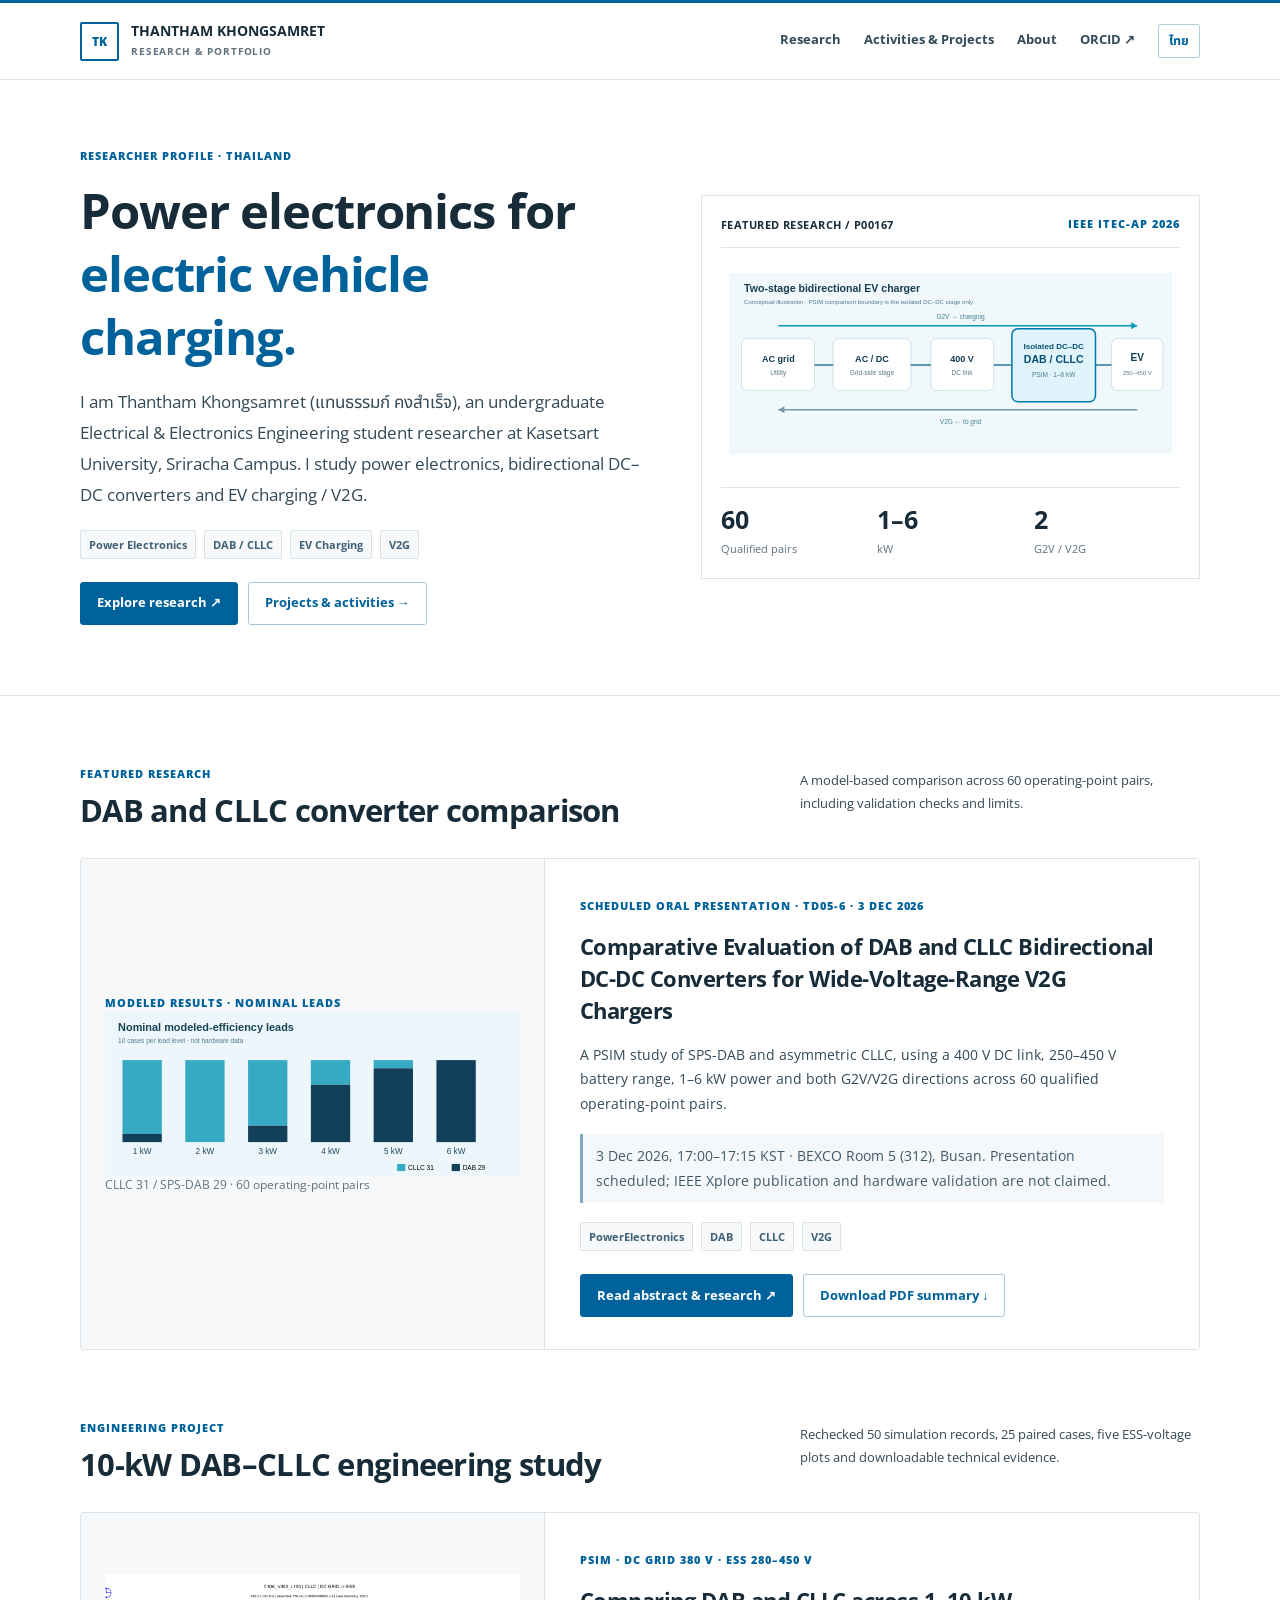
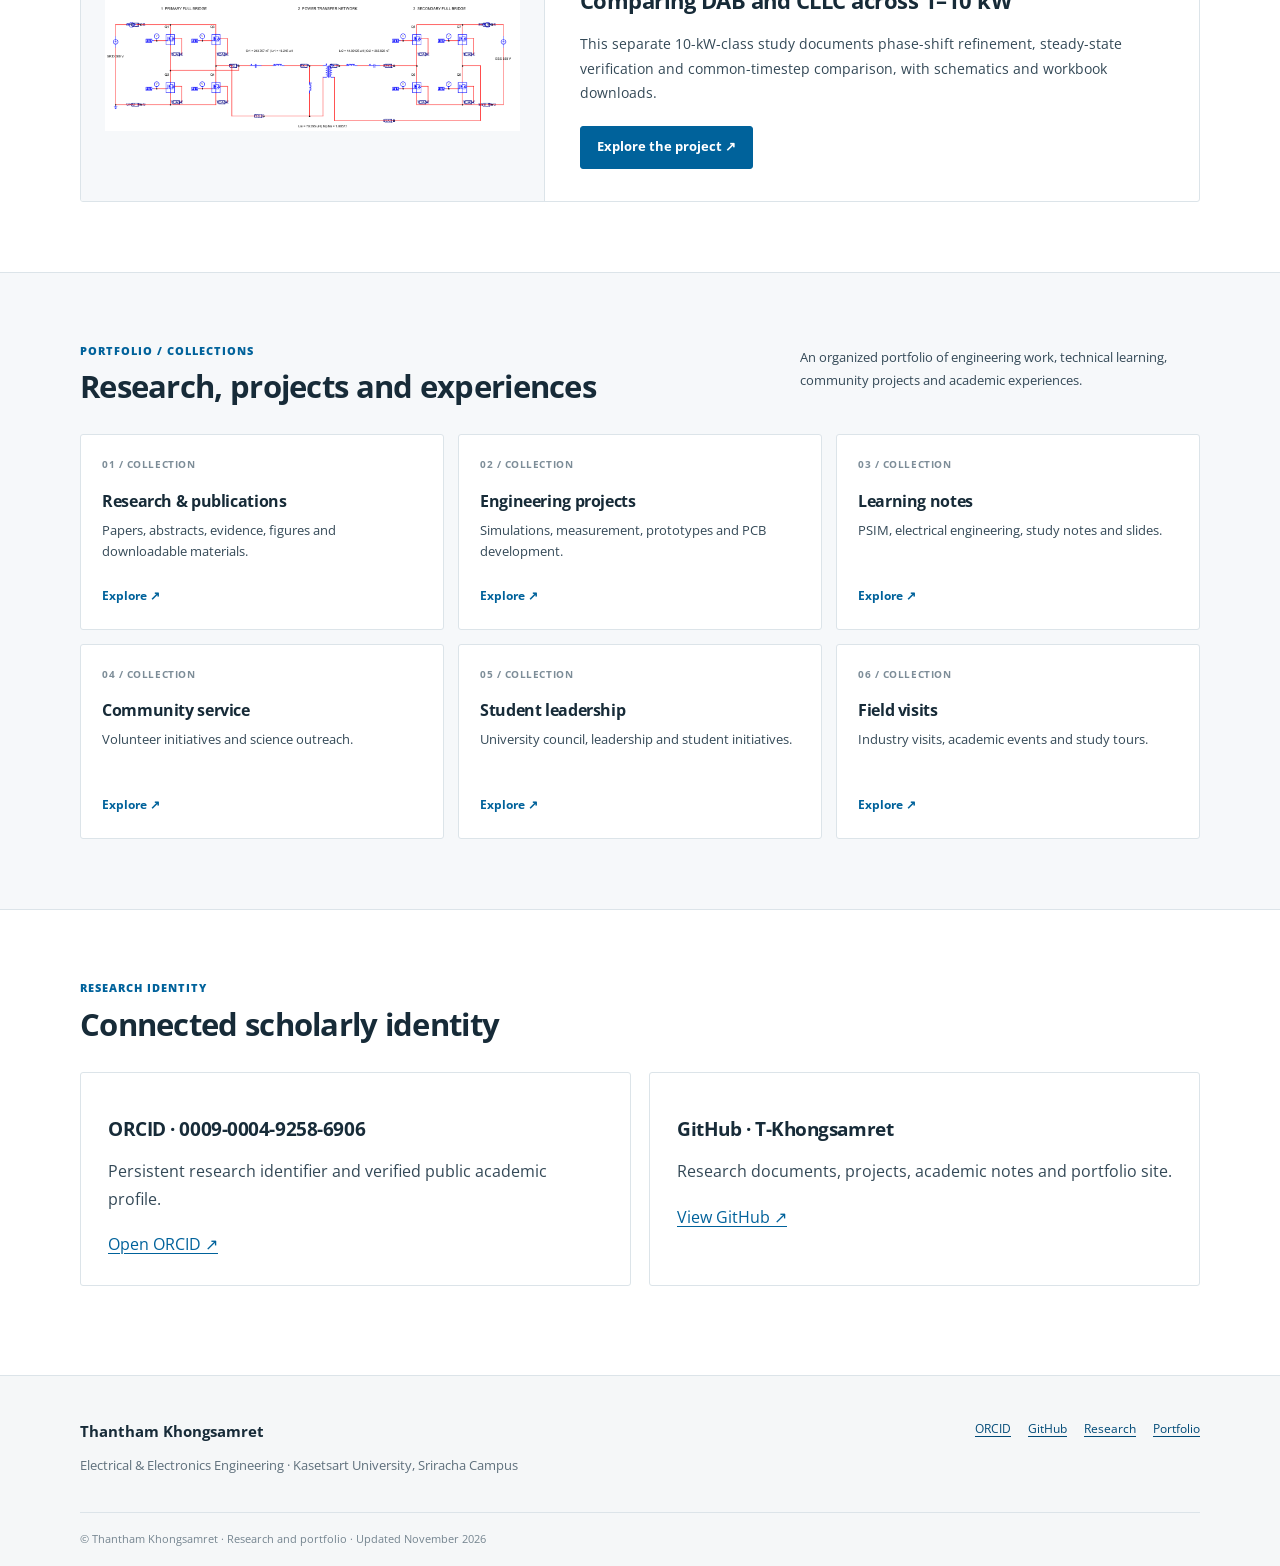
==== commit 478607cc: "Display ITEC-AP 2026 TD05-6 oral slot in research overview and homepage" ====
--- a/index.html
+++ b/index.html
@@ -1 +1 @@
-<!doctype html><html lang="en"><head><meta charset="utf-8"><meta name="viewport" content="width=device-width,initial-scale=1"><title>Thantham Khongsamret | Power Electronics &amp; EV Charging Research</title><meta name="description" content="Thantham Khongsamret (แทนธรรมก์ คงสำเร็จ), Kasetsart University engineering student researcher. DAB, CLLC, V2G, EV Charging, PSIM and academic projects."><meta name="robots" content="index,follow,max-image-preview:large"><meta name="author" content="Thantham Khongsamret"><link rel="canonical" href="https://t-khongsamret.github.io/"><link rel="alternate" hreflang="en" href="https://t-khongsamret.github.io/"><link rel="alternate" hreflang="th" href="https://t-khongsamret.github.io/th/"><meta property="og:type" content="website"><meta property="og:title" content="Thantham Khongsamret | Power Electronics &amp; EV Charging Research"><meta property="og:description" content="Thantham Khongsamret (แทนธรรมก์ คงสำเร็จ), Kasetsart University engineering student researcher. DAB, CLLC, V2G, EV Charging, PSIM and academic projects."><meta property="og:url" content="https://t-khongsamret.github.io/"><meta property="og:locale" content="en_US"><meta name="theme-color" content="#0d3045"><link rel="me" href="https://orcid.org/0009-0004-9258-6906"><link rel="icon" type="image/svg+xml" href="/assets/favicon.svg"><link rel="stylesheet" href="/assets/portfolio.css"><script type="application/ld+json">{"@context":"https://schema.org","@type":"ProfilePage","dateCreated":"2026-11-11","dateModified":"2026-11-11","mainEntity":{"@type":"Person","@id":"https://t-khongsamret.github.io/#person","name":"Thantham Khongsamret","givenName":"Thantham","familyName":"Khongsamret","alternateName":"แทนธรรมก์ คงสำเร็จ","description":"Undergraduate electrical engineering student researcher studying power electronics, DAB, CLLC, EV charging and V2G systems.","url":"https://t-khongsamret.github.io/","sameAs":["https://orcid.org/0009-0004-9258-6906","https://github.com/T-Khongsamret"],"affiliation":{"@type":"CollegeOrUniversity","name":"Kasetsart University, Sriracha Campus","url":"https://www.ku.ac.th/"},"knowsAbout":["Power Electronics","Dual Active Bridge","CLLC Resonant Converter","EV Charging","V2G","PSIM"]}}</script></head><body><a class="sno" href="#main">Skip to content</a><header class="top"><div class="wrap top-inner"><a class="logo" href="/"><span class="logomark">TK</span><span><b>THANTHAM KHONGSAMRET</b><small>RESEARCH & PORTFOLIO</small></span></a><nav class="navlinks" aria-label="Main"><a href="/research/">Research</a><a href="/activities/">Activities & Projects</a><a href="/about/">About</a><a href="https://orcid.org/0009-0004-9258-6906" target="_blank" rel="me noopener">ORCID ↗</a><a class="language" href="/th/">ไทย</a></nav></div></header><main id="main"><section class="hero"><div class="wrap hero-grid"><div><div class="eyebrow">RESEARCHER PROFILE · THAILAND</div><h1>Power electronics for <span class="accent">electric vehicle charging.</span></h1><p class="lead">I am Thantham Khongsamret (แทนธรรมก์ คงสำเร็จ), an undergraduate Electrical & Electronics Engineering student researcher at Kasetsart University, Sriracha Campus. I study power electronics, bidirectional DC–DC converters and EV charging / V2G.</p><div class="pills"><span class="pill">Power Electronics</span><span class="pill">DAB / CLLC</span><span class="pill">EV Charging</span><span class="pill">V2G</span></div><div class="btnrow"><a class="btn" href="/research/">Explore research ↗</a><a class="btn light" href="/activities/">Projects & activities →</a></div></div><div class="hero-figure"><div class="figure-cap"><b>FEATURED RESEARCH / P00167</b><span class="eyebrow">IEEE ITEC-AP 2026</span></div><div class="figarea"><img src="/assets/ev-charger.svg" width="880" height="360" alt="Conceptual bidirectional EV charging system with DAB and CLLC"></div><div class="numbers"><div><b>60</b><small>Qualified pairs</small></div><div><b>1–6</b><small>kW</small></div><div><b>2</b><small>G2V / V2G</small></div></div></div></div></section><section class="section"><div class="wrap"><div class="section-header"><div><div class="eyebrow">FEATURED RESEARCH</div><h2>DAB and CLLC converter comparison</h2></div><p>A model-based comparison across 60 operating-point pairs, including validation checks and limits.</p></div><div class="feature"><div class="art"><span class="eyebrow">MODELED RESULTS · NOMINAL LEADS</span><img src="/assets/model-results.svg" alt="DAB and CLLC modeled efficiency lead counts by power" width="760" height="300"><p class="tiny">CLLC 31 / SPS-DAB 29 · 60 operating-point pairs</p></div><div class="body"><span class="eyebrow">ACCEPTED FOR PRESENTATION · IEEE ITEC-AP 2026</span><h3>Comparative Evaluation of DAB and CLLC Bidirectional DC-DC Converters for Wide-Voltage-Range V2G Chargers</h3><p>A PSIM study of SPS-DAB and asymmetric CLLC, using a 400 V DC link, 250–450 V battery range, 1–6 kW power and both G2V/V2G directions across 60 qualified operating-point pairs.</p><p class="note">Accepted for conference presentation. Publication in IEEE Xplore and hardware validation are not claimed.</p><div class="pills"><span class="tag">PowerElectronics</span><span class="tag">DAB</span><span class="tag">CLLC</span><span class="tag">V2G</span></div><div class="btnrow"><a class="btn" href="/research/p00167/">Read abstract & research ↗</a><a class="btn light" href="/files/P00167_research_summary.pdf" target="_blank">Download PDF summary ↓</a></div></div></div></div></section><section class="section" style="padding-top:0"><div class="wrap"><div class="section-header"><div><div class="eyebrow">ENGINEERING PROJECT</div><h2>10-kW DAB–CLLC engineering study</h2></div><p>Rechecked 50 simulation records, 25 paired cases, five ESS-voltage plots and downloadable technical evidence.</p></div><div class="feature"><div class="art"><a href="/projects/dab-cllc-10kw/"><img src="/assets/cllc-350v-circuit.png" width="1354" height="512" alt="CLLC converter schematic at ESS 350 V" loading="lazy"></a></div><div class="body"><span class="eyebrow">PSIM · DC GRID 380 V · ESS 280–450 V</span><h3>Comparing DAB and CLLC across 1–10 kW</h3><p>This separate 10-kW-class study documents phase-shift refinement, steady-state verification and common-timestep comparison, with schematics and workbook downloads.</p><div class="btnrow"><a class="btn" href="/projects/dab-cllc-10kw/">Explore the project ↗</a></div></div></div></div></section><section class="section soft"><div class="wrap"><div class="section-header"><div><div class="eyebrow">PORTFOLIO / COLLECTIONS</div><h2>Research, projects and experiences</h2></div><p>An organized portfolio of engineering work, technical learning, community projects and academic experiences.</p></div><div class="grid3"><a class="tile" href="/research/"><div class="index">01 / COLLECTION</div><h3>Research & publications</h3><p>Papers, abstracts, evidence, figures and downloadable materials.</p><span>Explore ↗</span></a><a class="tile" href="/activities/#engineering"><div class="index">02 / COLLECTION</div><h3>Engineering projects</h3><p>Simulations, measurement, prototypes and PCB development.</p><span>Explore ↗</span></a><a class="tile" href="/activities/#learning"><div class="index">03 / COLLECTION</div><h3>Learning notes</h3><p>PSIM, electrical engineering, study notes and slides.</p><span>Explore ↗</span></a><a class="tile" href="/activities/#community"><div class="index">04 / COLLECTION</div><h3>Community service</h3><p>Volunteer initiatives and science outreach.</p><span>Explore ↗</span></a><a class="tile" href="/activities/#leadership"><div class="index">05 / COLLECTION</div><h3>Student leadership</h3><p>University council, leadership and student initiatives.</p><span>Explore ↗</span></a><a class="tile" href="/activities/#field-visits"><div class="index">06 / COLLECTION</div><h3>Field visits</h3><p>Industry visits, academic events and study tours.</p><span>Explore ↗</span></a></div></div></section><section class="section"><div class="wrap"><div class="section-header"><div><div class="eyebrow">RESEARCH IDENTITY</div><h2>Connected scholarly identity</h2></div></div><div class="research-grid"><div class="panel"><h3>ORCID · 0009-0004-9258-6906</h3><p>Persistent research identifier and verified public academic profile.</p><a href="https://orcid.org/0009-0004-9258-6906" rel="me">Open ORCID ↗</a></div><div class="panel"><h3>GitHub · T-Khongsamret</h3><p>Research documents, projects, academic notes and portfolio site.</p><a href="https://github.com/T-Khongsamret">View GitHub ↗</a></div></div></div></section></main><footer class="footer"><div class="wrap"><div class="footer-inner"><div><b>Thantham Khongsamret</b><p>Electrical & Electronics Engineering · Kasetsart University, Sriracha Campus</p></div><div class="footerlinks"><a href="https://orcid.org/0009-0004-9258-6906" rel="me">ORCID</a><a href="https://github.com/T-Khongsamret">GitHub</a><a href="/research/">Research</a><a href="/activities/">Portfolio</a></div></div><div class="copyright">© Thantham Khongsamret · Research and portfolio · Updated November 2026</div></div></footer><script src="/assets/portfolio.js" defer></script></body></html>+<!doctype html><html lang="en"><head><meta charset="utf-8"><meta name="viewport" content="width=device-width,initial-scale=1"><title>Thantham Khongsamret | Power Electronics &amp; EV Charging Research</title><meta name="description" content="Thantham Khongsamret (แทนธรรมก์ คงสำเร็จ), Kasetsart University engineering student researcher. DAB, CLLC, V2G, EV Charging, PSIM and academic projects."><meta name="robots" content="index,follow,max-image-preview:large"><meta name="author" content="Thantham Khongsamret"><link rel="canonical" href="https://t-khongsamret.github.io/"><link rel="alternate" hreflang="en" href="https://t-khongsamret.github.io/"><link rel="alternate" hreflang="th" href="https://t-khongsamret.github.io/th/"><meta property="og:type" content="website"><meta property="og:title" content="Thantham Khongsamret | Power Electronics &amp; EV Charging Research"><meta property="og:description" content="Thantham Khongsamret (แทนธรรมก์ คงสำเร็จ), Kasetsart University engineering student researcher. DAB, CLLC, V2G, EV Charging, PSIM and academic projects."><meta property="og:url" content="https://t-khongsamret.github.io/"><meta property="og:locale" content="en_US"><meta name="theme-color" content="#00629b"><link rel="me" href="https://orcid.org/0009-0004-9258-6906"><link rel="icon" type="image/svg+xml" href="/assets/favicon.svg"><link rel="stylesheet" href="/assets/portfolio.css"><script type="application/ld+json">{"@context":"https://schema.org","@type":"ProfilePage","dateCreated":"2026-11-11","dateModified":"2026-11-12","mainEntity":{"@type":"Person","@id":"https://t-khongsamret.github.io/#person","name":"Thantham Khongsamret","givenName":"Thantham","familyName":"Khongsamret","alternateName":"แทนธรรมก์ คงสำเร็จ","description":"Undergraduate electrical engineering student researcher studying power electronics, DAB, CLLC, EV charging and V2G systems.","url":"https://t-khongsamret.github.io/","sameAs":["https://orcid.org/0009-0004-9258-6906","https://github.com/T-Khongsamret"],"affiliation":{"@type":"CollegeOrUniversity","name":"Kasetsart University, Sriracha Campus","url":"https://www.ku.ac.th/"},"knowsAbout":["Power Electronics","Dual Active Bridge","CLLC Resonant Converter","EV Charging","V2G","PSIM"]}}</script></head><body><a class="sno" href="#main">Skip to content</a><header class="top"><div class="wrap top-inner"><a class="logo" href="/"><span class="logomark">TK</span><span><b>THANTHAM KHONGSAMRET</b><small>RESEARCH & PORTFOLIO</small></span></a><nav class="navlinks" aria-label="Main"><a href="/research/">Research</a><a href="/activities/">Activities & Projects</a><a href="/about/">About</a><a href="https://orcid.org/0009-0004-9258-6906" target="_blank" rel="me noopener">ORCID ↗</a><a class="language" href="/th/">ไทย</a></nav></div></header><main id="main"><section class="hero"><div class="wrap hero-grid"><div><div class="eyebrow">RESEARCHER PROFILE · THAILAND</div><h1>Power electronics for <span class="accent">electric vehicle charging.</span></h1><p class="lead">I am Thantham Khongsamret (แทนธรรมก์ คงสำเร็จ), an undergraduate Electrical & Electronics Engineering student researcher at Kasetsart University, Sriracha Campus. I study power electronics, bidirectional DC–DC converters and EV charging / V2G.</p><div class="pills"><span class="pill">Power Electronics</span><span class="pill">DAB / CLLC</span><span class="pill">EV Charging</span><span class="pill">V2G</span></div><div class="btnrow"><a class="btn" href="/research/">Explore research ↗</a><a class="btn light" href="/activities/">Projects & activities →</a></div></div><div class="hero-figure"><div class="figure-cap"><b>FEATURED RESEARCH / P00167</b><span class="eyebrow">IEEE ITEC-AP 2026</span></div><div class="figarea"><img src="/assets/ev-charger.svg" width="880" height="360" alt="Conceptual bidirectional EV charging system with DAB and CLLC"></div><div class="numbers"><div><b>60</b><small>Qualified pairs</small></div><div><b>1–6</b><small>kW</small></div><div><b>2</b><small>G2V / V2G</small></div></div></div></div></section><section class="section"><div class="wrap"><div class="section-header"><div><div class="eyebrow">FEATURED RESEARCH</div><h2>DAB and CLLC converter comparison</h2></div><p>A model-based comparison across 60 operating-point pairs, including validation checks and limits.</p></div><div class="feature"><div class="art"><span class="eyebrow">MODELED RESULTS · NOMINAL LEADS</span><img src="/assets/model-results.svg" alt="DAB and CLLC modeled efficiency lead counts by power" width="760" height="300"><p class="tiny">CLLC 31 / SPS-DAB 29 · 60 operating-point pairs</p></div><div class="body"><span class="eyebrow">SCHEDULED ORAL PRESENTATION · TD05-6 · 3 DEC 2026</span><h3>Comparative Evaluation of DAB and CLLC Bidirectional DC-DC Converters for Wide-Voltage-Range V2G Chargers</h3><p>A PSIM study of SPS-DAB and asymmetric CLLC, using a 400 V DC link, 250–450 V battery range, 1–6 kW power and both G2V/V2G directions across 60 qualified operating-point pairs.</p><p class="note">3 Dec 2026, 17:00–17:15 KST · BEXCO Room 5 (312), Busan. Presentation scheduled; IEEE Xplore publication and hardware validation are not claimed.</p><div class="pills"><span class="tag">PowerElectronics</span><span class="tag">DAB</span><span class="tag">CLLC</span><span class="tag">V2G</span></div><div class="btnrow"><a class="btn" href="/research/p00167/">Read abstract & research ↗</a><a class="btn light" href="/files/P00167_research_summary.pdf" target="_blank">Download PDF summary ↓</a></div></div></div></div></section><section class="section" style="padding-top:0"><div class="wrap"><div class="section-header"><div><div class="eyebrow">ENGINEERING PROJECT</div><h2>10-kW DAB–CLLC engineering study</h2></div><p>Rechecked 50 simulation records, 25 paired cases, five ESS-voltage plots and downloadable technical evidence.</p></div><div class="feature"><div class="art"><a href="/projects/dab-cllc-10kw/"><img src="/assets/cllc-350v-circuit.png" width="1354" height="512" alt="CLLC converter schematic at ESS 350 V" loading="lazy"></a></div><div class="body"><span class="eyebrow">PSIM · DC GRID 380 V · ESS 280–450 V</span><h3>Comparing DAB and CLLC across 1–10 kW</h3><p>This separate 10-kW-class study documents phase-shift refinement, steady-state verification and common-timestep comparison, with schematics and workbook downloads.</p><div class="btnrow"><a class="btn" href="/projects/dab-cllc-10kw/">Explore the project ↗</a></div></div></div></div></section><section class="section soft"><div class="wrap"><div class="section-header"><div><div class="eyebrow">PORTFOLIO / COLLECTIONS</div><h2>Research, projects and experiences</h2></div><p>An organized portfolio of engineering work, technical learning, community projects and academic experiences.</p></div><div class="grid3"><a class="tile" href="/research/"><div class="index">01 / COLLECTION</div><h3>Research & publications</h3><p>Papers, abstracts, evidence, figures and downloadable materials.</p><span>Explore ↗</span></a><a class="tile" href="/activities/#engineering"><div class="index">02 / COLLECTION</div><h3>Engineering projects</h3><p>Simulations, measurement, prototypes and PCB development.</p><span>Explore ↗</span></a><a class="tile" href="/activities/#learning"><div class="index">03 / COLLECTION</div><h3>Learning notes</h3><p>PSIM, electrical engineering, study notes and slides.</p><span>Explore ↗</span></a><a class="tile" href="/activities/#community"><div class="index">04 / COLLECTION</div><h3>Community service</h3><p>Volunteer initiatives and science outreach.</p><span>Explore ↗</span></a><a class="tile" href="/activities/#leadership"><div class="index">05 / COLLECTION</div><h3>Student leadership</h3><p>University council, leadership and student initiatives.</p><span>Explore ↗</span></a><a class="tile" href="/activities/#field-visits"><div class="index">06 / COLLECTION</div><h3>Field visits</h3><p>Industry visits, academic events and study tours.</p><span>Explore ↗</span></a></div></div></section><section class="section"><div class="wrap"><div class="section-header"><div><div class="eyebrow">RESEARCH IDENTITY</div><h2>Connected scholarly identity</h2></div></div><div class="research-grid"><div class="panel"><h3>ORCID · 0009-0004-9258-6906</h3><p>Persistent research identifier and verified public academic profile.</p><a href="https://orcid.org/0009-0004-9258-6906" rel="me">Open ORCID ↗</a></div><div class="panel"><h3>GitHub · T-Khongsamret</h3><p>Research documents, projects, academic notes and portfolio site.</p><a href="https://github.com/T-Khongsamret">View GitHub ↗</a></div></div></div></section></main><footer class="footer"><div class="wrap"><div class="footer-inner"><div><b>Thantham Khongsamret</b><p>Electrical & Electronics Engineering · Kasetsart University, Sriracha Campus</p></div><div class="footerlinks"><a href="https://orcid.org/0009-0004-9258-6906" rel="me">ORCID</a><a href="https://github.com/T-Khongsamret">GitHub</a><a href="/research/">Research</a><a href="/activities/">Portfolio</a></div></div><div class="copyright">© Thantham Khongsamret · Research and portfolio · Updated November 2026</div></div></footer><script src="/assets/portfolio.js" defer></script></body></html>
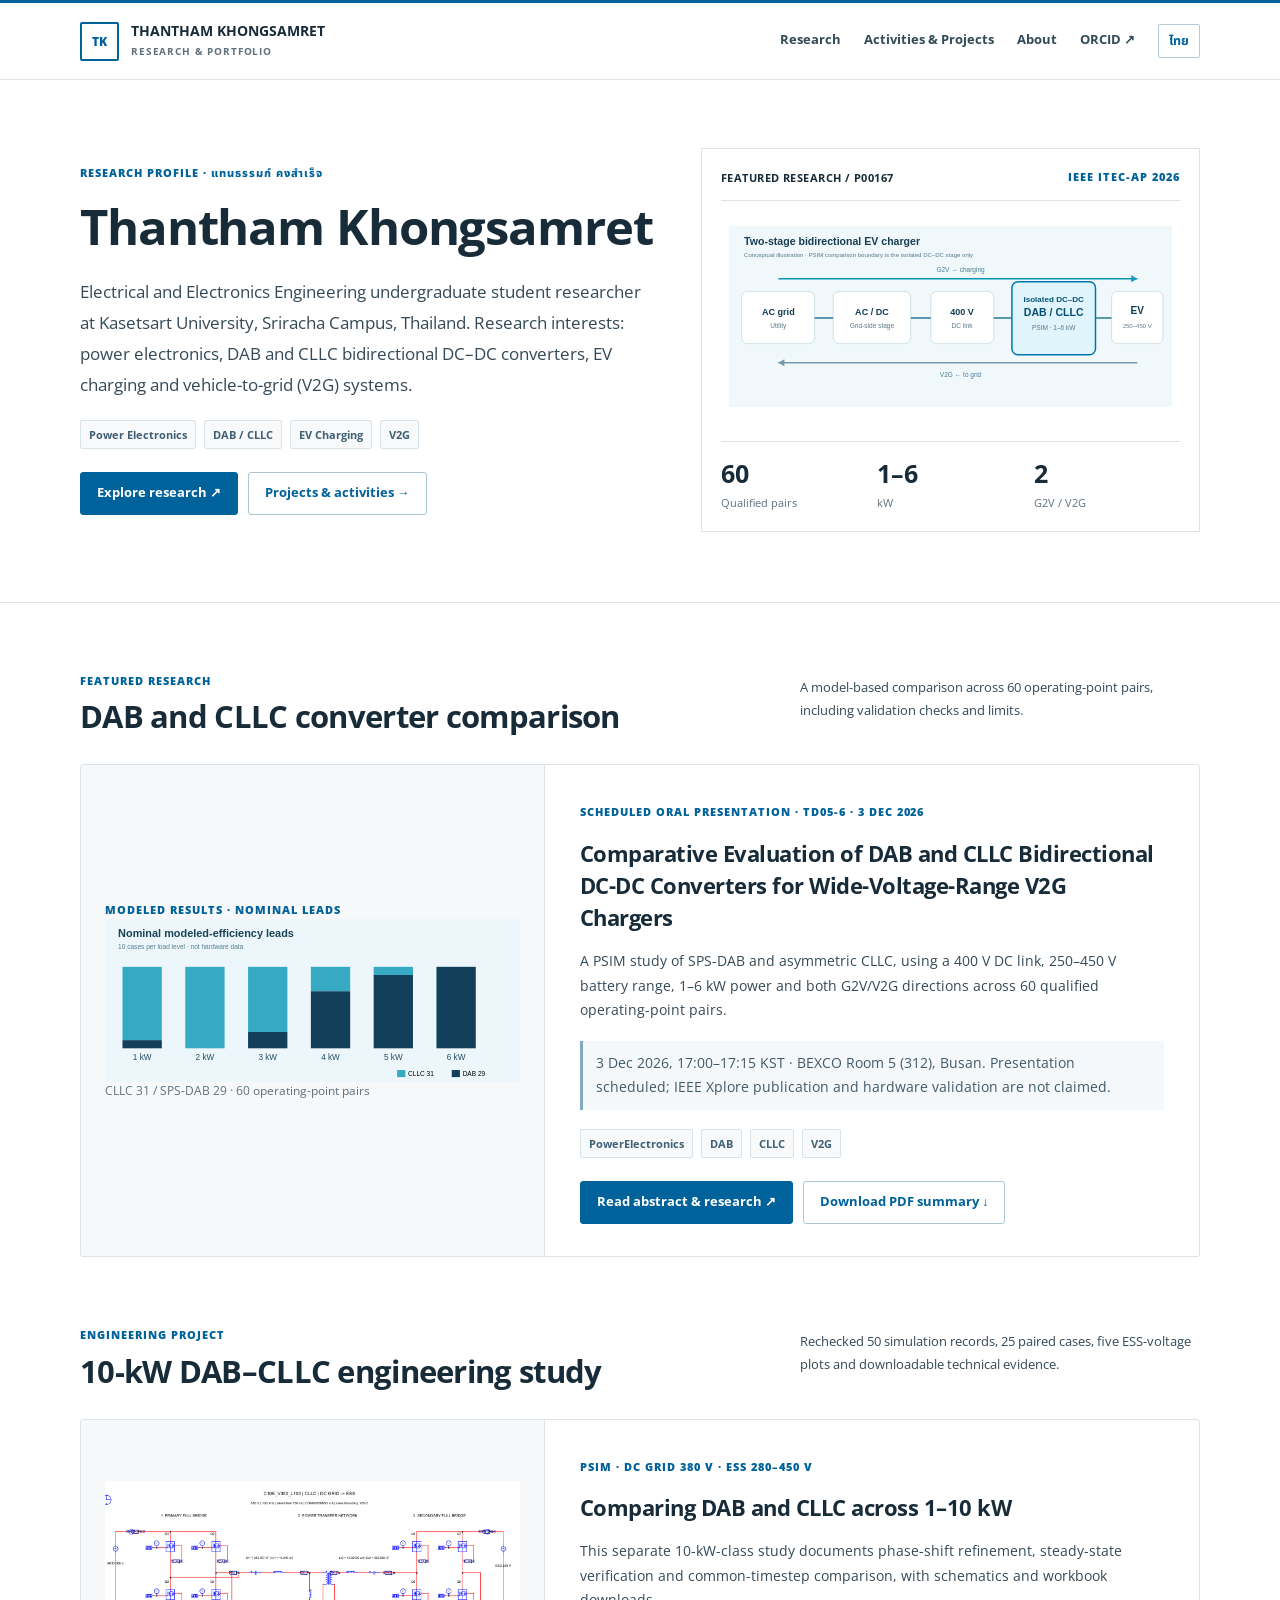
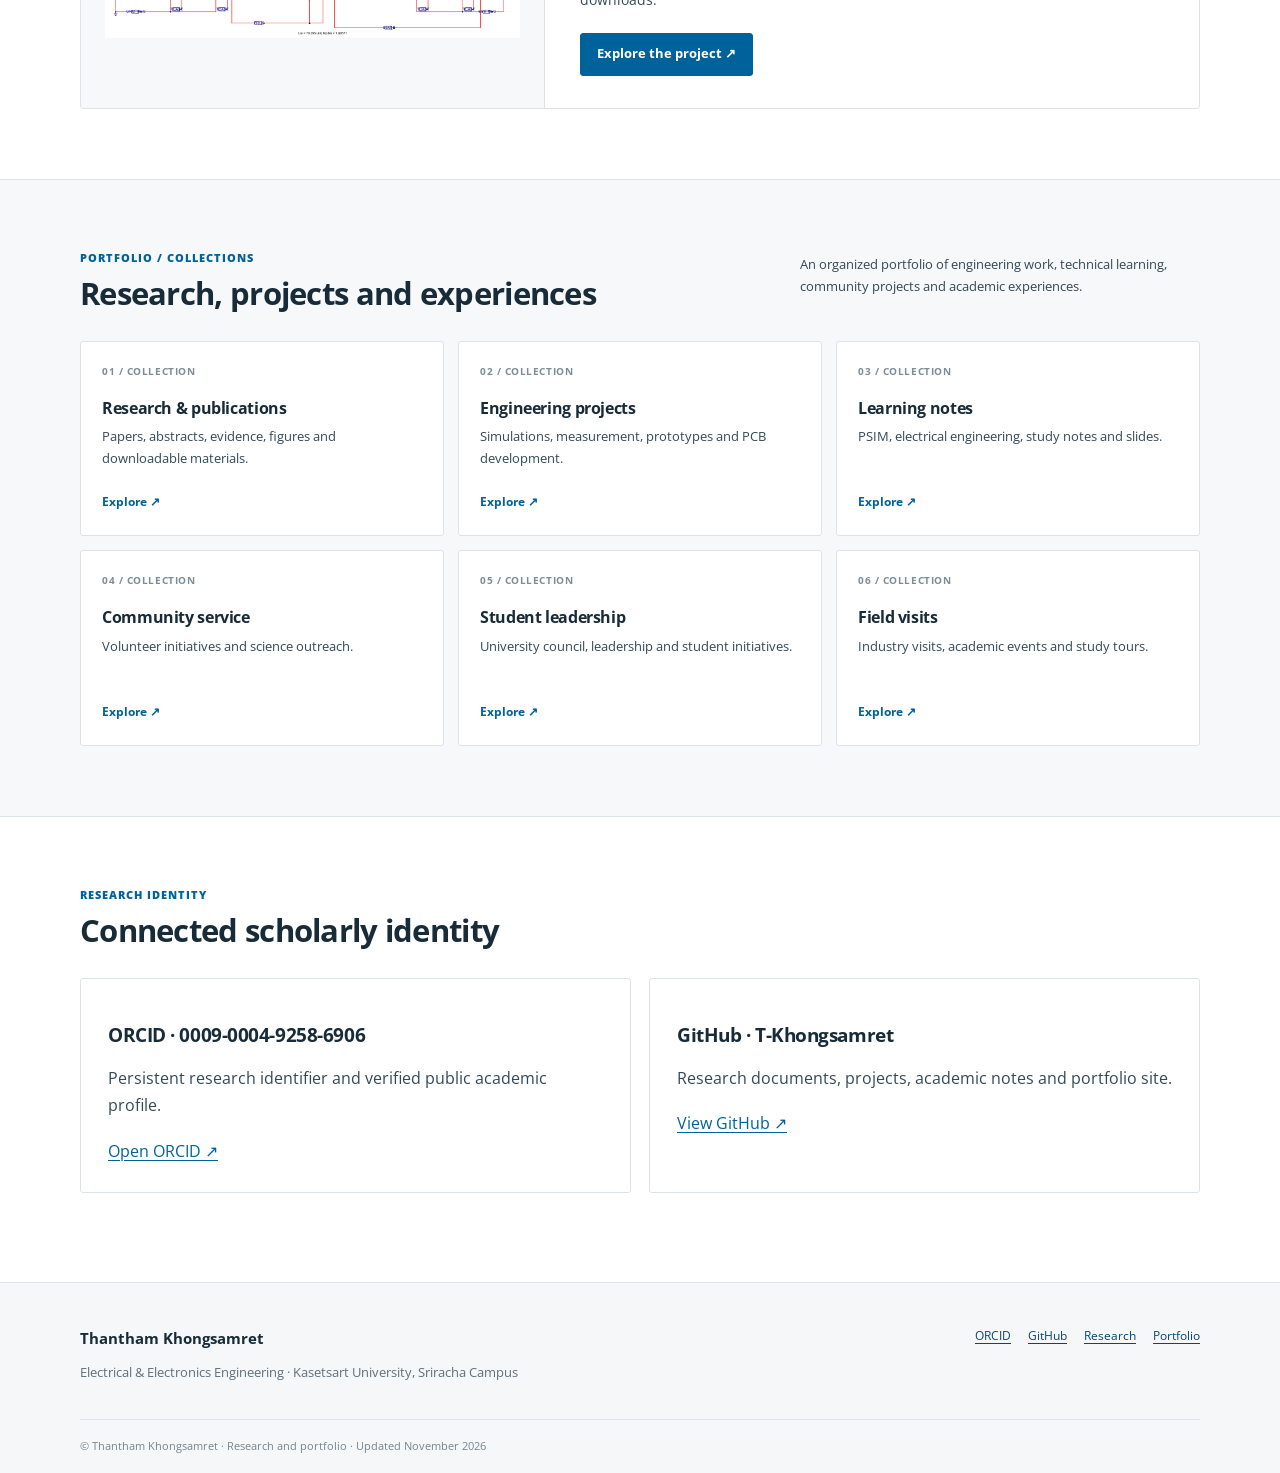
==== commit ce019856: "Clarify bilingual researcher identity and P00167 evidence for Google Search; correct stale repositor" ====
--- a/index.html
+++ b/index.html
@@ -1 +1 @@
-<!doctype html><html lang="en"><head><meta charset="utf-8"><meta name="viewport" content="width=device-width,initial-scale=1"><title>Thantham Khongsamret | Power Electronics &amp; EV Charging Research</title><meta name="description" content="Thantham Khongsamret (แทนธรรมก์ คงสำเร็จ), Kasetsart University engineering student researcher. DAB, CLLC, V2G, EV Charging, PSIM and academic projects."><meta name="robots" content="index,follow,max-image-preview:large"><meta name="author" content="Thantham Khongsamret"><link rel="canonical" href="https://t-khongsamret.github.io/"><link rel="alternate" hreflang="en" href="https://t-khongsamret.github.io/"><link rel="alternate" hreflang="th" href="https://t-khongsamret.github.io/th/"><meta property="og:type" content="website"><meta property="og:title" content="Thantham Khongsamret | Power Electronics &amp; EV Charging Research"><meta property="og:description" content="Thantham Khongsamret (แทนธรรมก์ คงสำเร็จ), Kasetsart University engineering student researcher. DAB, CLLC, V2G, EV Charging, PSIM and academic projects."><meta property="og:url" content="https://t-khongsamret.github.io/"><meta property="og:locale" content="en_US"><meta name="theme-color" content="#00629b"><link rel="me" href="https://orcid.org/0009-0004-9258-6906"><link rel="icon" type="image/svg+xml" href="/assets/favicon.svg"><link rel="stylesheet" href="/assets/portfolio.css"><script type="application/ld+json">{"@context":"https://schema.org","@type":"ProfilePage","dateCreated":"2026-11-11","dateModified":"2026-11-12","mainEntity":{"@type":"Person","@id":"https://t-khongsamret.github.io/#person","name":"Thantham Khongsamret","givenName":"Thantham","familyName":"Khongsamret","alternateName":"แทนธรรมก์ คงสำเร็จ","description":"Undergraduate electrical engineering student researcher studying power electronics, DAB, CLLC, EV charging and V2G systems.","url":"https://t-khongsamret.github.io/","sameAs":["https://orcid.org/0009-0004-9258-6906","https://github.com/T-Khongsamret"],"affiliation":{"@type":"CollegeOrUniversity","name":"Kasetsart University, Sriracha Campus","url":"https://www.ku.ac.th/"},"knowsAbout":["Power Electronics","Dual Active Bridge","CLLC Resonant Converter","EV Charging","V2G","PSIM"]}}</script></head><body><a class="sno" href="#main">Skip to content</a><header class="top"><div class="wrap top-inner"><a class="logo" href="/"><span class="logomark">TK</span><span><b>THANTHAM KHONGSAMRET</b><small>RESEARCH & PORTFOLIO</small></span></a><nav class="navlinks" aria-label="Main"><a href="/research/">Research</a><a href="/activities/">Activities & Projects</a><a href="/about/">About</a><a href="https://orcid.org/0009-0004-9258-6906" target="_blank" rel="me noopener">ORCID ↗</a><a class="language" href="/th/">ไทย</a></nav></div></header><main id="main"><section class="hero"><div class="wrap hero-grid"><div><div class="eyebrow">RESEARCHER PROFILE · THAILAND</div><h1>Power electronics for <span class="accent">electric vehicle charging.</span></h1><p class="lead">I am Thantham Khongsamret (แทนธรรมก์ คงสำเร็จ), an undergraduate Electrical & Electronics Engineering student researcher at Kasetsart University, Sriracha Campus. I study power electronics, bidirectional DC–DC converters and EV charging / V2G.</p><div class="pills"><span class="pill">Power Electronics</span><span class="pill">DAB / CLLC</span><span class="pill">EV Charging</span><span class="pill">V2G</span></div><div class="btnrow"><a class="btn" href="/research/">Explore research ↗</a><a class="btn light" href="/activities/">Projects & activities →</a></div></div><div class="hero-figure"><div class="figure-cap"><b>FEATURED RESEARCH / P00167</b><span class="eyebrow">IEEE ITEC-AP 2026</span></div><div class="figarea"><img src="/assets/ev-charger.svg" width="880" height="360" alt="Conceptual bidirectional EV charging system with DAB and CLLC"></div><div class="numbers"><div><b>60</b><small>Qualified pairs</small></div><div><b>1–6</b><small>kW</small></div><div><b>2</b><small>G2V / V2G</small></div></div></div></div></section><section class="section"><div class="wrap"><div class="section-header"><div><div class="eyebrow">FEATURED RESEARCH</div><h2>DAB and CLLC converter comparison</h2></div><p>A model-based comparison across 60 operating-point pairs, including validation checks and limits.</p></div><div class="feature"><div class="art"><span class="eyebrow">MODELED RESULTS · NOMINAL LEADS</span><img src="/assets/model-results.svg" alt="DAB and CLLC modeled efficiency lead counts by power" width="760" height="300"><p class="tiny">CLLC 31 / SPS-DAB 29 · 60 operating-point pairs</p></div><div class="body"><span class="eyebrow">SCHEDULED ORAL PRESENTATION · TD05-6 · 3 DEC 2026</span><h3>Comparative Evaluation of DAB and CLLC Bidirectional DC-DC Converters for Wide-Voltage-Range V2G Chargers</h3><p>A PSIM study of SPS-DAB and asymmetric CLLC, using a 400 V DC link, 250–450 V battery range, 1–6 kW power and both G2V/V2G directions across 60 qualified operating-point pairs.</p><p class="note">3 Dec 2026, 17:00–17:15 KST · BEXCO Room 5 (312), Busan. Presentation scheduled; IEEE Xplore publication and hardware validation are not claimed.</p><div class="pills"><span class="tag">PowerElectronics</span><span class="tag">DAB</span><span class="tag">CLLC</span><span class="tag">V2G</span></div><div class="btnrow"><a class="btn" href="/research/p00167/">Read abstract & research ↗</a><a class="btn light" href="/files/P00167_research_summary.pdf" target="_blank">Download PDF summary ↓</a></div></div></div></div></section><section class="section" style="padding-top:0"><div class="wrap"><div class="section-header"><div><div class="eyebrow">ENGINEERING PROJECT</div><h2>10-kW DAB–CLLC engineering study</h2></div><p>Rechecked 50 simulation records, 25 paired cases, five ESS-voltage plots and downloadable technical evidence.</p></div><div class="feature"><div class="art"><a href="/projects/dab-cllc-10kw/"><img src="/assets/cllc-350v-circuit.png" width="1354" height="512" alt="CLLC converter schematic at ESS 350 V" loading="lazy"></a></div><div class="body"><span class="eyebrow">PSIM · DC GRID 380 V · ESS 280–450 V</span><h3>Comparing DAB and CLLC across 1–10 kW</h3><p>This separate 10-kW-class study documents phase-shift refinement, steady-state verification and common-timestep comparison, with schematics and workbook downloads.</p><div class="btnrow"><a class="btn" href="/projects/dab-cllc-10kw/">Explore the project ↗</a></div></div></div></div></section><section class="section soft"><div class="wrap"><div class="section-header"><div><div class="eyebrow">PORTFOLIO / COLLECTIONS</div><h2>Research, projects and experiences</h2></div><p>An organized portfolio of engineering work, technical learning, community projects and academic experiences.</p></div><div class="grid3"><a class="tile" href="/research/"><div class="index">01 / COLLECTION</div><h3>Research & publications</h3><p>Papers, abstracts, evidence, figures and downloadable materials.</p><span>Explore ↗</span></a><a class="tile" href="/activities/#engineering"><div class="index">02 / COLLECTION</div><h3>Engineering projects</h3><p>Simulations, measurement, prototypes and PCB development.</p><span>Explore ↗</span></a><a class="tile" href="/activities/#learning"><div class="index">03 / COLLECTION</div><h3>Learning notes</h3><p>PSIM, electrical engineering, study notes and slides.</p><span>Explore ↗</span></a><a class="tile" href="/activities/#community"><div class="index">04 / COLLECTION</div><h3>Community service</h3><p>Volunteer initiatives and science outreach.</p><span>Explore ↗</span></a><a class="tile" href="/activities/#leadership"><div class="index">05 / COLLECTION</div><h3>Student leadership</h3><p>University council, leadership and student initiatives.</p><span>Explore ↗</span></a><a class="tile" href="/activities/#field-visits"><div class="index">06 / COLLECTION</div><h3>Field visits</h3><p>Industry visits, academic events and study tours.</p><span>Explore ↗</span></a></div></div></section><section class="section"><div class="wrap"><div class="section-header"><div><div class="eyebrow">RESEARCH IDENTITY</div><h2>Connected scholarly identity</h2></div></div><div class="research-grid"><div class="panel"><h3>ORCID · 0009-0004-9258-6906</h3><p>Persistent research identifier and verified public academic profile.</p><a href="https://orcid.org/0009-0004-9258-6906" rel="me">Open ORCID ↗</a></div><div class="panel"><h3>GitHub · T-Khongsamret</h3><p>Research documents, projects, academic notes and portfolio site.</p><a href="https://github.com/T-Khongsamret">View GitHub ↗</a></div></div></div></section></main><footer class="footer"><div class="wrap"><div class="footer-inner"><div><b>Thantham Khongsamret</b><p>Electrical & Electronics Engineering · Kasetsart University, Sriracha Campus</p></div><div class="footerlinks"><a href="https://orcid.org/0009-0004-9258-6906" rel="me">ORCID</a><a href="https://github.com/T-Khongsamret">GitHub</a><a href="/research/">Research</a><a href="/activities/">Portfolio</a></div></div><div class="copyright">© Thantham Khongsamret · Research and portfolio · Updated November 2026</div></div></footer><script src="/assets/portfolio.js" defer></script></body></html>+<!doctype html><html lang="en"><head><meta charset="utf-8"><meta name="viewport" content="width=device-width,initial-scale=1"><title>Thantham Khongsamret | Electrical Engineering Student Researcher</title><meta name="description" content="Thantham Khongsamret (แทนธรรมก์ คงสำเร็จ), Electrical Engineering undergraduate researcher at Kasetsart University Sriracha, first author of paper P00167 scheduled for oral presentation at IEEE ITEC-AP 2026."><meta name="robots" content="index,follow,max-image-preview:large"><meta name="author" content="Thantham Khongsamret"><link rel="canonical" href="https://t-khongsamret.github.io/"><link rel="alternate" hreflang="en" href="https://t-khongsamret.github.io/"><link rel="alternate" hreflang="th" href="https://t-khongsamret.github.io/th/"><meta property="og:type" content="website"><meta property="og:title" content="Thantham Khongsamret | Electrical Engineering Student Researcher"><meta property="og:description" content="Thantham Khongsamret (แทนธรรมก์ คงสำเร็จ), Electrical Engineering undergraduate researcher at Kasetsart University Sriracha, first author of paper P00167 scheduled for oral presentation at IEEE ITEC-AP 2026."><meta property="og:url" content="https://t-khongsamret.github.io/"><meta property="og:locale" content="en_US"><meta name="theme-color" content="#00629b"><link rel="me" href="https://orcid.org/0009-0004-9258-6906"><link rel="icon" type="image/svg+xml" href="/assets/favicon.svg"><link rel="stylesheet" href="/assets/portfolio.css"><script type="application/ld+json">{"@context":"https://schema.org","@type":"ProfilePage","dateCreated":"2026-11-11","dateModified":"2026-11-12","mainEntity":{"@type":"Person","@id":"https://t-khongsamret.github.io/#person","name":"Thantham Khongsamret","givenName":"Thantham","familyName":"Khongsamret","alternateName":"แทนธรรมก์ คงสำเร็จ","description":"Thantham Khongsamret (แทนธรรมก์ คงสำเร็จ), undergraduate Electrical and Electronics Engineering student researcher at Kasetsart University, Sriracha Campus. Research interests: power electronics, DAB and CLLC, EV charging and V2G.","url":"https://t-khongsamret.github.io/","sameAs":["https://orcid.org/0009-0004-9258-6906","https://github.com/T-Khongsamret"],"affiliation":{"@type":"CollegeOrUniversity","name":"Kasetsart University, Sriracha Campus","url":"https://www.ku.ac.th/"},"knowsAbout":["Power Electronics","Dual Active Bridge","CLLC Resonant Converter","EV Charging","V2G","PSIM"],"identifier":"https://orcid.org/0009-0004-9258-6906","subjectOf":[{"@type":"CreativeWork","name":"Comparative Evaluation of DAB and CLLC Bidirectional DC-DC Converters for Wide-Voltage-Range V2G Chargers","url":"https://t-khongsamret.github.io/research/p00167/","identifier":"P00167","description":"Accepted for oral presentation at IEEE ITEC-AP 2026, scheduled 3 December 2026; IEEE Xplore publication not verified."}]}}</script></head><body><a class="sno" href="#main">Skip to content</a><header class="top"><div class="wrap top-inner"><a class="logo" href="/"><span class="logomark">TK</span><span><b>THANTHAM KHONGSAMRET</b><small>RESEARCH & PORTFOLIO</small></span></a><nav class="navlinks" aria-label="Main"><a href="/research/">Research</a><a href="/activities/">Activities & Projects</a><a href="/about/">About</a><a href="https://orcid.org/0009-0004-9258-6906" target="_blank" rel="me noopener">ORCID ↗</a><a class="language" href="/th/">ไทย</a></nav></div></header><main id="main"><section class="hero"><div class="wrap hero-grid"><div><div class="eyebrow">RESEARCH PROFILE · แทนธรรมก์ คงสำเร็จ</div><h1>Thantham Khongsamret</h1><p class="lead">Electrical and Electronics Engineering undergraduate student researcher at Kasetsart University, Sriracha Campus, Thailand. Research interests: power electronics, DAB and CLLC bidirectional DC–DC converters, EV charging and vehicle-to-grid (V2G) systems.</p><div class="pills"><span class="pill">Power Electronics</span><span class="pill">DAB / CLLC</span><span class="pill">EV Charging</span><span class="pill">V2G</span></div><div class="btnrow"><a class="btn" href="/research/">Explore research ↗</a><a class="btn light" href="/activities/">Projects & activities →</a></div></div><div class="hero-figure"><div class="figure-cap"><b>FEATURED RESEARCH / P00167</b><span class="eyebrow">IEEE ITEC-AP 2026</span></div><div class="figarea"><img src="/assets/ev-charger.svg" width="880" height="360" alt="Conceptual bidirectional EV charging system with DAB and CLLC"></div><div class="numbers"><div><b>60</b><small>Qualified pairs</small></div><div><b>1–6</b><small>kW</small></div><div><b>2</b><small>G2V / V2G</small></div></div></div></div></section><section class="section"><div class="wrap"><div class="section-header"><div><div class="eyebrow">FEATURED RESEARCH</div><h2>DAB and CLLC converter comparison</h2></div><p>A model-based comparison across 60 operating-point pairs, including validation checks and limits.</p></div><div class="feature"><div class="art"><span class="eyebrow">MODELED RESULTS · NOMINAL LEADS</span><img src="/assets/model-results.svg" alt="DAB and CLLC modeled efficiency lead counts by power" width="760" height="300"><p class="tiny">CLLC 31 / SPS-DAB 29 · 60 operating-point pairs</p></div><div class="body"><span class="eyebrow">SCHEDULED ORAL PRESENTATION · TD05-6 · 3 DEC 2026</span><h3>Comparative Evaluation of DAB and CLLC Bidirectional DC-DC Converters for Wide-Voltage-Range V2G Chargers</h3><p>A PSIM study of SPS-DAB and asymmetric CLLC, using a 400 V DC link, 250–450 V battery range, 1–6 kW power and both G2V/V2G directions across 60 qualified operating-point pairs.</p><p class="note">3 Dec 2026, 17:00–17:15 KST · BEXCO Room 5 (312), Busan. Presentation scheduled; IEEE Xplore publication and hardware validation are not claimed.</p><div class="pills"><span class="tag">PowerElectronics</span><span class="tag">DAB</span><span class="tag">CLLC</span><span class="tag">V2G</span></div><div class="btnrow"><a class="btn" href="/research/p00167/">Read abstract & research ↗</a><a class="btn light" href="/files/P00167_research_summary.pdf" target="_blank">Download PDF summary ↓</a></div></div></div></div></section><section class="section" style="padding-top:0"><div class="wrap"><div class="section-header"><div><div class="eyebrow">ENGINEERING PROJECT</div><h2>10-kW DAB–CLLC engineering study</h2></div><p>Rechecked 50 simulation records, 25 paired cases, five ESS-voltage plots and downloadable technical evidence.</p></div><div class="feature"><div class="art"><a href="/projects/dab-cllc-10kw/"><img src="/assets/cllc-350v-circuit.png" width="1354" height="512" alt="CLLC converter schematic at ESS 350 V" loading="lazy"></a></div><div class="body"><span class="eyebrow">PSIM · DC GRID 380 V · ESS 280–450 V</span><h3>Comparing DAB and CLLC across 1–10 kW</h3><p>This separate 10-kW-class study documents phase-shift refinement, steady-state verification and common-timestep comparison, with schematics and workbook downloads.</p><div class="btnrow"><a class="btn" href="/projects/dab-cllc-10kw/">Explore the project ↗</a></div></div></div></div></section><section class="section soft"><div class="wrap"><div class="section-header"><div><div class="eyebrow">PORTFOLIO / COLLECTIONS</div><h2>Research, projects and experiences</h2></div><p>An organized portfolio of engineering work, technical learning, community projects and academic experiences.</p></div><div class="grid3"><a class="tile" href="/research/"><div class="index">01 / COLLECTION</div><h3>Research & publications</h3><p>Papers, abstracts, evidence, figures and downloadable materials.</p><span>Explore ↗</span></a><a class="tile" href="/activities/#engineering"><div class="index">02 / COLLECTION</div><h3>Engineering projects</h3><p>Simulations, measurement, prototypes and PCB development.</p><span>Explore ↗</span></a><a class="tile" href="/activities/#learning"><div class="index">03 / COLLECTION</div><h3>Learning notes</h3><p>PSIM, electrical engineering, study notes and slides.</p><span>Explore ↗</span></a><a class="tile" href="/activities/#community"><div class="index">04 / COLLECTION</div><h3>Community service</h3><p>Volunteer initiatives and science outreach.</p><span>Explore ↗</span></a><a class="tile" href="/activities/#leadership"><div class="index">05 / COLLECTION</div><h3>Student leadership</h3><p>University council, leadership and student initiatives.</p><span>Explore ↗</span></a><a class="tile" href="/activities/#field-visits"><div class="index">06 / COLLECTION</div><h3>Field visits</h3><p>Industry visits, academic events and study tours.</p><span>Explore ↗</span></a></div></div></section><section class="section"><div class="wrap"><div class="section-header"><div><div class="eyebrow">RESEARCH IDENTITY</div><h2>Connected scholarly identity</h2></div></div><div class="research-grid"><div class="panel"><h3>ORCID · 0009-0004-9258-6906</h3><p>Persistent research identifier and verified public academic profile.</p><a href="https://orcid.org/0009-0004-9258-6906" rel="me">Open ORCID ↗</a></div><div class="panel"><h3>GitHub · T-Khongsamret</h3><p>Research documents, projects, academic notes and portfolio site.</p><a href="https://github.com/T-Khongsamret">View GitHub ↗</a></div></div></div></section></main><footer class="footer"><div class="wrap"><div class="footer-inner"><div><b>Thantham Khongsamret</b><p>Electrical & Electronics Engineering · Kasetsart University, Sriracha Campus</p></div><div class="footerlinks"><a href="https://orcid.org/0009-0004-9258-6906" rel="me">ORCID</a><a href="https://github.com/T-Khongsamret">GitHub</a><a href="/research/">Research</a><a href="/activities/">Portfolio</a></div></div><div class="copyright">© Thantham Khongsamret · Research and portfolio · Updated November 2026</div></div></footer><script src="/assets/portfolio.js" defer></script></body></html>
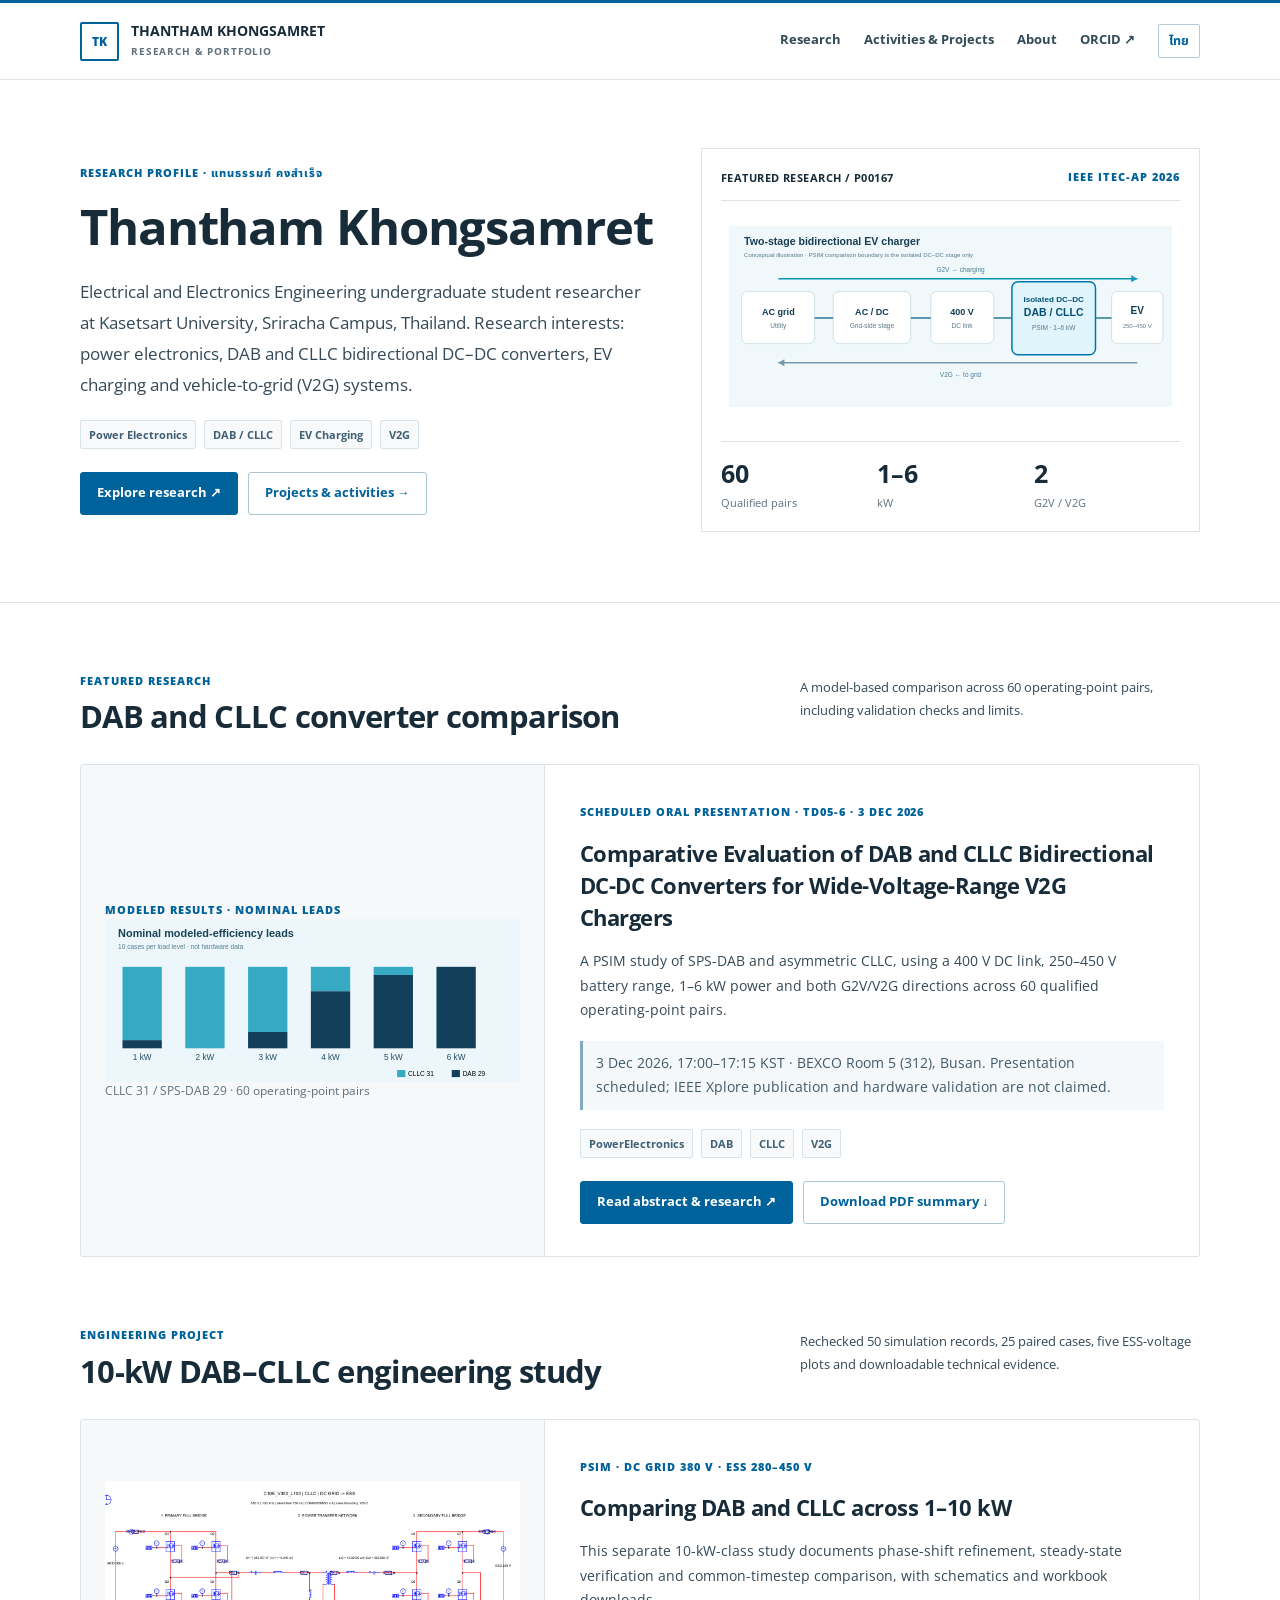
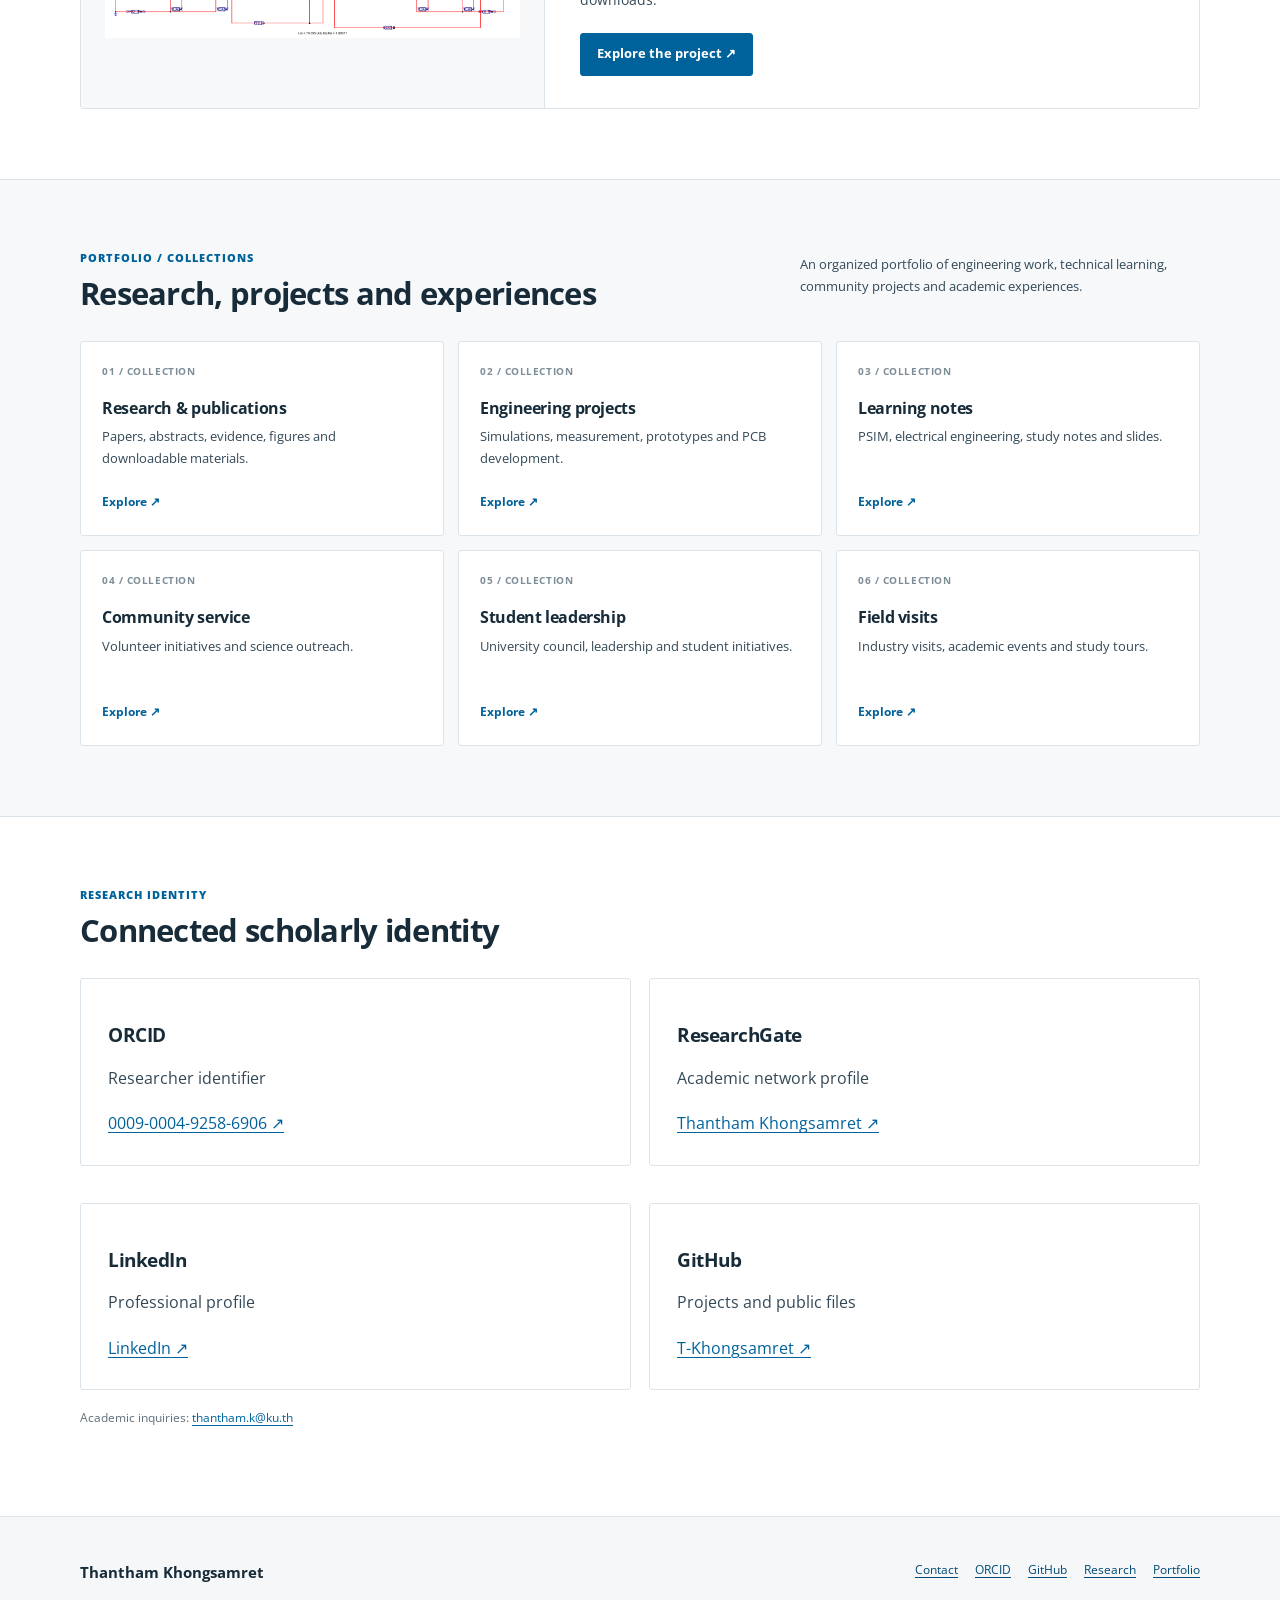
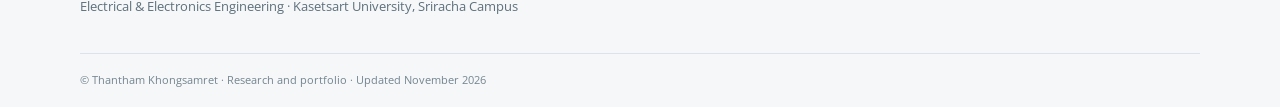
==== commit eb09bde5: "Add researcher contact, ResearchGate, LinkedIn and personal social links to bilingual academic profi" ====
--- a/index.html
+++ b/index.html
@@ -1 +1 @@
-<!doctype html><html lang="en"><head><meta charset="utf-8"><meta name="viewport" content="width=device-width,initial-scale=1"><title>Thantham Khongsamret | Electrical Engineering Student Researcher</title><meta name="description" content="Thantham Khongsamret (แทนธรรมก์ คงสำเร็จ), Electrical Engineering undergraduate researcher at Kasetsart University Sriracha, first author of paper P00167 scheduled for oral presentation at IEEE ITEC-AP 2026."><meta name="robots" content="index,follow,max-image-preview:large"><meta name="author" content="Thantham Khongsamret"><link rel="canonical" href="https://t-khongsamret.github.io/"><link rel="alternate" hreflang="en" href="https://t-khongsamret.github.io/"><link rel="alternate" hreflang="th" href="https://t-khongsamret.github.io/th/"><meta property="og:type" content="website"><meta property="og:title" content="Thantham Khongsamret | Electrical Engineering Student Researcher"><meta property="og:description" content="Thantham Khongsamret (แทนธรรมก์ คงสำเร็จ), Electrical Engineering undergraduate researcher at Kasetsart University Sriracha, first author of paper P00167 scheduled for oral presentation at IEEE ITEC-AP 2026."><meta property="og:url" content="https://t-khongsamret.github.io/"><meta property="og:locale" content="en_US"><meta name="theme-color" content="#00629b"><link rel="me" href="https://orcid.org/0009-0004-9258-6906"><link rel="icon" type="image/svg+xml" href="/assets/favicon.svg"><link rel="stylesheet" href="/assets/portfolio.css"><script type="application/ld+json">{"@context":"https://schema.org","@type":"ProfilePage","dateCreated":"2026-11-11","dateModified":"2026-11-12","mainEntity":{"@type":"Person","@id":"https://t-khongsamret.github.io/#person","name":"Thantham Khongsamret","givenName":"Thantham","familyName":"Khongsamret","alternateName":"แทนธรรมก์ คงสำเร็จ","description":"Thantham Khongsamret (แทนธรรมก์ คงสำเร็จ), undergraduate Electrical and Electronics Engineering student researcher at Kasetsart University, Sriracha Campus. Research interests: power electronics, DAB and CLLC, EV charging and V2G.","url":"https://t-khongsamret.github.io/","sameAs":["https://orcid.org/0009-0004-9258-6906","https://github.com/T-Khongsamret"],"affiliation":{"@type":"CollegeOrUniversity","name":"Kasetsart University, Sriracha Campus","url":"https://www.ku.ac.th/"},"knowsAbout":["Power Electronics","Dual Active Bridge","CLLC Resonant Converter","EV Charging","V2G","PSIM"],"identifier":"https://orcid.org/0009-0004-9258-6906","subjectOf":[{"@type":"CreativeWork","name":"Comparative Evaluation of DAB and CLLC Bidirectional DC-DC Converters for Wide-Voltage-Range V2G Chargers","url":"https://t-khongsamret.github.io/research/p00167/","identifier":"P00167","description":"Accepted for oral presentation at IEEE ITEC-AP 2026, scheduled 3 December 2026; IEEE Xplore publication not verified."}]}}</script></head><body><a class="sno" href="#main">Skip to content</a><header class="top"><div class="wrap top-inner"><a class="logo" href="/"><span class="logomark">TK</span><span><b>THANTHAM KHONGSAMRET</b><small>RESEARCH & PORTFOLIO</small></span></a><nav class="navlinks" aria-label="Main"><a href="/research/">Research</a><a href="/activities/">Activities & Projects</a><a href="/about/">About</a><a href="https://orcid.org/0009-0004-9258-6906" target="_blank" rel="me noopener">ORCID ↗</a><a class="language" href="/th/">ไทย</a></nav></div></header><main id="main"><section class="hero"><div class="wrap hero-grid"><div><div class="eyebrow">RESEARCH PROFILE · แทนธรรมก์ คงสำเร็จ</div><h1>Thantham Khongsamret</h1><p class="lead">Electrical and Electronics Engineering undergraduate student researcher at Kasetsart University, Sriracha Campus, Thailand. Research interests: power electronics, DAB and CLLC bidirectional DC–DC converters, EV charging and vehicle-to-grid (V2G) systems.</p><div class="pills"><span class="pill">Power Electronics</span><span class="pill">DAB / CLLC</span><span class="pill">EV Charging</span><span class="pill">V2G</span></div><div class="btnrow"><a class="btn" href="/research/">Explore research ↗</a><a class="btn light" href="/activities/">Projects & activities →</a></div></div><div class="hero-figure"><div class="figure-cap"><b>FEATURED RESEARCH / P00167</b><span class="eyebrow">IEEE ITEC-AP 2026</span></div><div class="figarea"><img src="/assets/ev-charger.svg" width="880" height="360" alt="Conceptual bidirectional EV charging system with DAB and CLLC"></div><div class="numbers"><div><b>60</b><small>Qualified pairs</small></div><div><b>1–6</b><small>kW</small></div><div><b>2</b><small>G2V / V2G</small></div></div></div></div></section><section class="section"><div class="wrap"><div class="section-header"><div><div class="eyebrow">FEATURED RESEARCH</div><h2>DAB and CLLC converter comparison</h2></div><p>A model-based comparison across 60 operating-point pairs, including validation checks and limits.</p></div><div class="feature"><div class="art"><span class="eyebrow">MODELED RESULTS · NOMINAL LEADS</span><img src="/assets/model-results.svg" alt="DAB and CLLC modeled efficiency lead counts by power" width="760" height="300"><p class="tiny">CLLC 31 / SPS-DAB 29 · 60 operating-point pairs</p></div><div class="body"><span class="eyebrow">SCHEDULED ORAL PRESENTATION · TD05-6 · 3 DEC 2026</span><h3>Comparative Evaluation of DAB and CLLC Bidirectional DC-DC Converters for Wide-Voltage-Range V2G Chargers</h3><p>A PSIM study of SPS-DAB and asymmetric CLLC, using a 400 V DC link, 250–450 V battery range, 1–6 kW power and both G2V/V2G directions across 60 qualified operating-point pairs.</p><p class="note">3 Dec 2026, 17:00–17:15 KST · BEXCO Room 5 (312), Busan. Presentation scheduled; IEEE Xplore publication and hardware validation are not claimed.</p><div class="pills"><span class="tag">PowerElectronics</span><span class="tag">DAB</span><span class="tag">CLLC</span><span class="tag">V2G</span></div><div class="btnrow"><a class="btn" href="/research/p00167/">Read abstract & research ↗</a><a class="btn light" href="/files/P00167_research_summary.pdf" target="_blank">Download PDF summary ↓</a></div></div></div></div></section><section class="section" style="padding-top:0"><div class="wrap"><div class="section-header"><div><div class="eyebrow">ENGINEERING PROJECT</div><h2>10-kW DAB–CLLC engineering study</h2></div><p>Rechecked 50 simulation records, 25 paired cases, five ESS-voltage plots and downloadable technical evidence.</p></div><div class="feature"><div class="art"><a href="/projects/dab-cllc-10kw/"><img src="/assets/cllc-350v-circuit.png" width="1354" height="512" alt="CLLC converter schematic at ESS 350 V" loading="lazy"></a></div><div class="body"><span class="eyebrow">PSIM · DC GRID 380 V · ESS 280–450 V</span><h3>Comparing DAB and CLLC across 1–10 kW</h3><p>This separate 10-kW-class study documents phase-shift refinement, steady-state verification and common-timestep comparison, with schematics and workbook downloads.</p><div class="btnrow"><a class="btn" href="/projects/dab-cllc-10kw/">Explore the project ↗</a></div></div></div></div></section><section class="section soft"><div class="wrap"><div class="section-header"><div><div class="eyebrow">PORTFOLIO / COLLECTIONS</div><h2>Research, projects and experiences</h2></div><p>An organized portfolio of engineering work, technical learning, community projects and academic experiences.</p></div><div class="grid3"><a class="tile" href="/research/"><div class="index">01 / COLLECTION</div><h3>Research & publications</h3><p>Papers, abstracts, evidence, figures and downloadable materials.</p><span>Explore ↗</span></a><a class="tile" href="/activities/#engineering"><div class="index">02 / COLLECTION</div><h3>Engineering projects</h3><p>Simulations, measurement, prototypes and PCB development.</p><span>Explore ↗</span></a><a class="tile" href="/activities/#learning"><div class="index">03 / COLLECTION</div><h3>Learning notes</h3><p>PSIM, electrical engineering, study notes and slides.</p><span>Explore ↗</span></a><a class="tile" href="/activities/#community"><div class="index">04 / COLLECTION</div><h3>Community service</h3><p>Volunteer initiatives and science outreach.</p><span>Explore ↗</span></a><a class="tile" href="/activities/#leadership"><div class="index">05 / COLLECTION</div><h3>Student leadership</h3><p>University council, leadership and student initiatives.</p><span>Explore ↗</span></a><a class="tile" href="/activities/#field-visits"><div class="index">06 / COLLECTION</div><h3>Field visits</h3><p>Industry visits, academic events and study tours.</p><span>Explore ↗</span></a></div></div></section><section class="section"><div class="wrap"><div class="section-header"><div><div class="eyebrow">RESEARCH IDENTITY</div><h2>Connected scholarly identity</h2></div></div><div class="research-grid"><div class="panel"><h3>ORCID · 0009-0004-9258-6906</h3><p>Persistent research identifier and verified public academic profile.</p><a href="https://orcid.org/0009-0004-9258-6906" rel="me">Open ORCID ↗</a></div><div class="panel"><h3>GitHub · T-Khongsamret</h3><p>Research documents, projects, academic notes and portfolio site.</p><a href="https://github.com/T-Khongsamret">View GitHub ↗</a></div></div></div></section></main><footer class="footer"><div class="wrap"><div class="footer-inner"><div><b>Thantham Khongsamret</b><p>Electrical & Electronics Engineering · Kasetsart University, Sriracha Campus</p></div><div class="footerlinks"><a href="https://orcid.org/0009-0004-9258-6906" rel="me">ORCID</a><a href="https://github.com/T-Khongsamret">GitHub</a><a href="/research/">Research</a><a href="/activities/">Portfolio</a></div></div><div class="copyright">© Thantham Khongsamret · Research and portfolio · Updated November 2026</div></div></footer><script src="/assets/portfolio.js" defer></script></body></html>+<!doctype html><html lang="en"><head><meta charset="utf-8"><meta name="viewport" content="width=device-width,initial-scale=1"><title>Thantham Khongsamret | Electrical Engineering Student Researcher</title><meta name="description" content="Thantham Khongsamret (แทนธรรมก์ คงสำเร็จ), Electrical Engineering undergraduate researcher at Kasetsart University Sriracha, first author of paper P00167 scheduled for oral presentation at IEEE ITEC-AP 2026."><meta name="robots" content="index,follow,max-image-preview:large"><meta name="author" content="Thantham Khongsamret"><link rel="canonical" href="https://t-khongsamret.github.io/"><link rel="alternate" hreflang="en" href="https://t-khongsamret.github.io/"><link rel="alternate" hreflang="th" href="https://t-khongsamret.github.io/th/"><meta property="og:type" content="website"><meta property="og:title" content="Thantham Khongsamret | Electrical Engineering Student Researcher"><meta property="og:description" content="Thantham Khongsamret (แทนธรรมก์ คงสำเร็จ), Electrical Engineering undergraduate researcher at Kasetsart University Sriracha, first author of paper P00167 scheduled for oral presentation at IEEE ITEC-AP 2026."><meta property="og:url" content="https://t-khongsamret.github.io/"><meta property="og:locale" content="en_US"><meta name="theme-color" content="#00629b"><link rel="me" href="https://orcid.org/0009-0004-9258-6906"><link rel="icon" type="image/svg+xml" href="/assets/favicon.svg"><link rel="stylesheet" href="/assets/portfolio.css"><script type="application/ld+json">{"@context":"https://schema.org","@type":"ProfilePage","dateCreated":"2026-11-11","dateModified":"2026-11-12","mainEntity":{"@type":"Person","@id":"https://t-khongsamret.github.io/#person","name":"Thantham Khongsamret","givenName":"Thantham","familyName":"Khongsamret","alternateName":"แทนธรรมก์ คงสำเร็จ","description":"Thantham Khongsamret (แทนธรรมก์ คงสำเร็จ), undergraduate Electrical and Electronics Engineering student researcher at Kasetsart University, Sriracha Campus. Research interests: power electronics, DAB and CLLC, EV charging and V2G.","url":"https://t-khongsamret.github.io/","sameAs":["https://orcid.org/0009-0004-9258-6906","https://github.com/T-Khongsamret","https://www.researchgate.net/profile/Thantham-Khongsamret","https://www.linkedin.com/in/%E0%B9%80%E0%B9%80%E0%B8%97%E0%B8%99%E0%B8%98%E0%B8%A3%E0%B8%A3%E0%B8%A1%E0%B8%81%E0%B9%8C-%E0%B8%84%E0%B8%87%E0%B8%AA%E0%B9%8D%E0%B8%B2%E0%B9%80%E0%B8%A3%E0%B9%87%E0%B8%88-5673083a2/","https://web.facebook.com/thantham.khongsamret","https://www.instagram.com/thank_yxu/"],"affiliation":{"@type":"CollegeOrUniversity","name":"Kasetsart University, Sriracha Campus","url":"https://www.ku.ac.th/"},"knowsAbout":["Power Electronics","Dual Active Bridge","CLLC Resonant Converter","EV Charging","V2G","PSIM"],"identifier":"https://orcid.org/0009-0004-9258-6906","subjectOf":[{"@type":"CreativeWork","name":"Comparative Evaluation of DAB and CLLC Bidirectional DC-DC Converters for Wide-Voltage-Range V2G Chargers","url":"https://t-khongsamret.github.io/research/p00167/","identifier":"P00167","description":"Accepted for oral presentation at IEEE ITEC-AP 2026, scheduled 3 December 2026; IEEE Xplore publication not verified."}],"email":"thantham.k@ku.th"}}</script></head><body><a class="sno" href="#main">Skip to content</a><header class="top"><div class="wrap top-inner"><a class="logo" href="/"><span class="logomark">TK</span><span><b>THANTHAM KHONGSAMRET</b><small>RESEARCH & PORTFOLIO</small></span></a><nav class="navlinks" aria-label="Main"><a href="/research/">Research</a><a href="/activities/">Activities & Projects</a><a href="/about/">About</a><a href="https://orcid.org/0009-0004-9258-6906" target="_blank" rel="me noopener">ORCID ↗</a><a class="language" href="/th/">ไทย</a></nav></div></header><main id="main"><section class="hero"><div class="wrap hero-grid"><div><div class="eyebrow">RESEARCH PROFILE · แทนธรรมก์ คงสำเร็จ</div><h1>Thantham Khongsamret</h1><p class="lead">Electrical and Electronics Engineering undergraduate student researcher at Kasetsart University, Sriracha Campus, Thailand. Research interests: power electronics, DAB and CLLC bidirectional DC–DC converters, EV charging and vehicle-to-grid (V2G) systems.</p><div class="pills"><span class="pill">Power Electronics</span><span class="pill">DAB / CLLC</span><span class="pill">EV Charging</span><span class="pill">V2G</span></div><div class="btnrow"><a class="btn" href="/research/">Explore research ↗</a><a class="btn light" href="/activities/">Projects & activities →</a></div></div><div class="hero-figure"><div class="figure-cap"><b>FEATURED RESEARCH / P00167</b><span class="eyebrow">IEEE ITEC-AP 2026</span></div><div class="figarea"><img src="/assets/ev-charger.svg" width="880" height="360" alt="Conceptual bidirectional EV charging system with DAB and CLLC"></div><div class="numbers"><div><b>60</b><small>Qualified pairs</small></div><div><b>1–6</b><small>kW</small></div><div><b>2</b><small>G2V / V2G</small></div></div></div></div></section><section class="section"><div class="wrap"><div class="section-header"><div><div class="eyebrow">FEATURED RESEARCH</div><h2>DAB and CLLC converter comparison</h2></div><p>A model-based comparison across 60 operating-point pairs, including validation checks and limits.</p></div><div class="feature"><div class="art"><span class="eyebrow">MODELED RESULTS · NOMINAL LEADS</span><img src="/assets/model-results.svg" alt="DAB and CLLC modeled efficiency lead counts by power" width="760" height="300"><p class="tiny">CLLC 31 / SPS-DAB 29 · 60 operating-point pairs</p></div><div class="body"><span class="eyebrow">SCHEDULED ORAL PRESENTATION · TD05-6 · 3 DEC 2026</span><h3>Comparative Evaluation of DAB and CLLC Bidirectional DC-DC Converters for Wide-Voltage-Range V2G Chargers</h3><p>A PSIM study of SPS-DAB and asymmetric CLLC, using a 400 V DC link, 250–450 V battery range, 1–6 kW power and both G2V/V2G directions across 60 qualified operating-point pairs.</p><p class="note">3 Dec 2026, 17:00–17:15 KST · BEXCO Room 5 (312), Busan. Presentation scheduled; IEEE Xplore publication and hardware validation are not claimed.</p><div class="pills"><span class="tag">PowerElectronics</span><span class="tag">DAB</span><span class="tag">CLLC</span><span class="tag">V2G</span></div><div class="btnrow"><a class="btn" href="/research/p00167/">Read abstract & research ↗</a><a class="btn light" href="/files/P00167_research_summary.pdf" target="_blank">Download PDF summary ↓</a></div></div></div></div></section><section class="section" style="padding-top:0"><div class="wrap"><div class="section-header"><div><div class="eyebrow">ENGINEERING PROJECT</div><h2>10-kW DAB–CLLC engineering study</h2></div><p>Rechecked 50 simulation records, 25 paired cases, five ESS-voltage plots and downloadable technical evidence.</p></div><div class="feature"><div class="art"><a href="/projects/dab-cllc-10kw/"><img src="/assets/cllc-350v-circuit.png" width="1354" height="512" alt="CLLC converter schematic at ESS 350 V" loading="lazy"></a></div><div class="body"><span class="eyebrow">PSIM · DC GRID 380 V · ESS 280–450 V</span><h3>Comparing DAB and CLLC across 1–10 kW</h3><p>This separate 10-kW-class study documents phase-shift refinement, steady-state verification and common-timestep comparison, with schematics and workbook downloads.</p><div class="btnrow"><a class="btn" href="/projects/dab-cllc-10kw/">Explore the project ↗</a></div></div></div></div></section><section class="section soft"><div class="wrap"><div class="section-header"><div><div class="eyebrow">PORTFOLIO / COLLECTIONS</div><h2>Research, projects and experiences</h2></div><p>An organized portfolio of engineering work, technical learning, community projects and academic experiences.</p></div><div class="grid3"><a class="tile" href="/research/"><div class="index">01 / COLLECTION</div><h3>Research & publications</h3><p>Papers, abstracts, evidence, figures and downloadable materials.</p><span>Explore ↗</span></a><a class="tile" href="/activities/#engineering"><div class="index">02 / COLLECTION</div><h3>Engineering projects</h3><p>Simulations, measurement, prototypes and PCB development.</p><span>Explore ↗</span></a><a class="tile" href="/activities/#learning"><div class="index">03 / COLLECTION</div><h3>Learning notes</h3><p>PSIM, electrical engineering, study notes and slides.</p><span>Explore ↗</span></a><a class="tile" href="/activities/#community"><div class="index">04 / COLLECTION</div><h3>Community service</h3><p>Volunteer initiatives and science outreach.</p><span>Explore ↗</span></a><a class="tile" href="/activities/#leadership"><div class="index">05 / COLLECTION</div><h3>Student leadership</h3><p>University council, leadership and student initiatives.</p><span>Explore ↗</span></a><a class="tile" href="/activities/#field-visits"><div class="index">06 / COLLECTION</div><h3>Field visits</h3><p>Industry visits, academic events and study tours.</p><span>Explore ↗</span></a></div></div></section><section class="section"><div class="wrap"><div class="section-header"><div><div class="eyebrow">RESEARCH IDENTITY</div><h2>Connected scholarly identity</h2></div></div><div class="research-grid"><div class="panel"><h3>ORCID</h3><p>Researcher identifier</p><a href="https://orcid.org/0009-0004-9258-6906" target="_blank" rel="me noopener noreferrer">0009-0004-9258-6906 ↗</a></div><div class="panel"><h3>ResearchGate</h3><p>Academic network profile</p><a href="https://www.researchgate.net/profile/Thantham-Khongsamret" target="_blank" rel="me noopener noreferrer">Thantham Khongsamret ↗</a></div><div class="panel"><h3>LinkedIn</h3><p>Professional profile</p><a href="https://www.linkedin.com/in/%E0%B9%80%E0%B9%80%E0%B8%97%E0%B8%99%E0%B8%98%E0%B8%A3%E0%B8%A3%E0%B8%A1%E0%B8%81%E0%B9%8C-%E0%B8%84%E0%B8%87%E0%B8%AA%E0%B9%8D%E0%B8%B2%E0%B9%80%E0%B8%A3%E0%B9%87%E0%B8%88-5673083a2/" target="_blank" rel="me noopener noreferrer">LinkedIn ↗</a></div><div class="panel"><h3>GitHub</h3><p>Projects and public files</p><a href="https://github.com/T-Khongsamret" target="_blank" rel="me noopener noreferrer">T-Khongsamret ↗</a></div></div><p class="tiny">Academic inquiries: <a href="mailto:thantham.k@ku.th">thantham.k@ku.th</a></p></div></section></main><footer class="footer"><div class="wrap"><div class="footer-inner"><div><b>Thantham Khongsamret</b><p>Electrical & Electronics Engineering · Kasetsart University, Sriracha Campus</p></div><div class="footerlinks"><a href="mailto:thantham.k@ku.th">Contact</a><a href="https://orcid.org/0009-0004-9258-6906" rel="me">ORCID</a><a href="https://github.com/T-Khongsamret">GitHub</a><a href="/research/">Research</a><a href="/activities/">Portfolio</a></div></div><div class="copyright">© Thantham Khongsamret · Research and portfolio · Updated November 2026</div></div></footer><script src="/assets/portfolio.js" defer></script></body></html>
